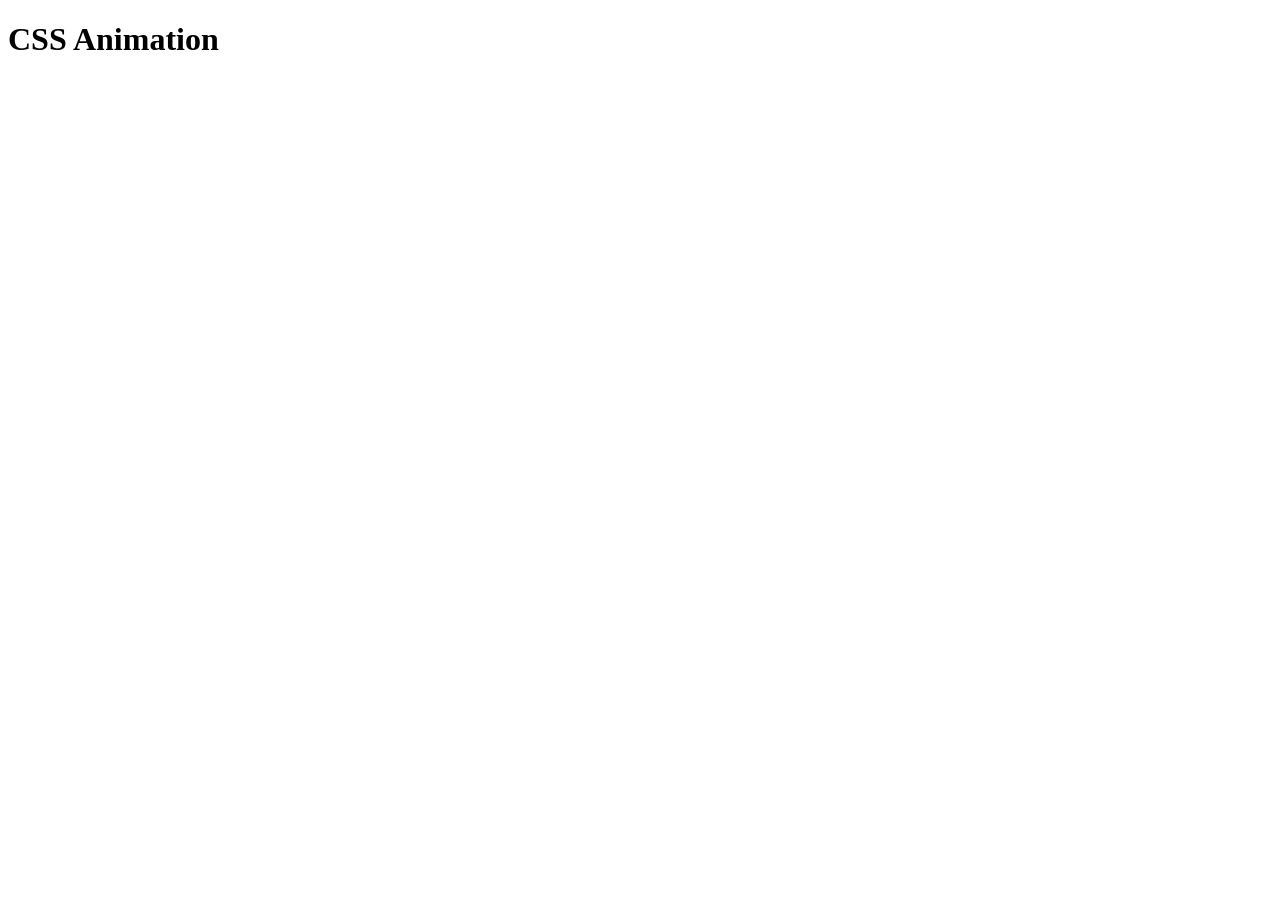
==== animation/index.html @ 959b49d7 "Create index.html" ====
<!DOCTYPE html>
<html lang="en-US">
  <head>
    <meta charset="UTF-8">
    <meta name="viewport" content="width=device-width, initial-scale=1.0">
    <title>CSS Animation</title>
    <link rel="stylesheet" href="./style.css">
  </head>
    <body>
        <h1>CSS Animation</h1>
    <script src="./impress.js"></script>  
    </body>
</html>
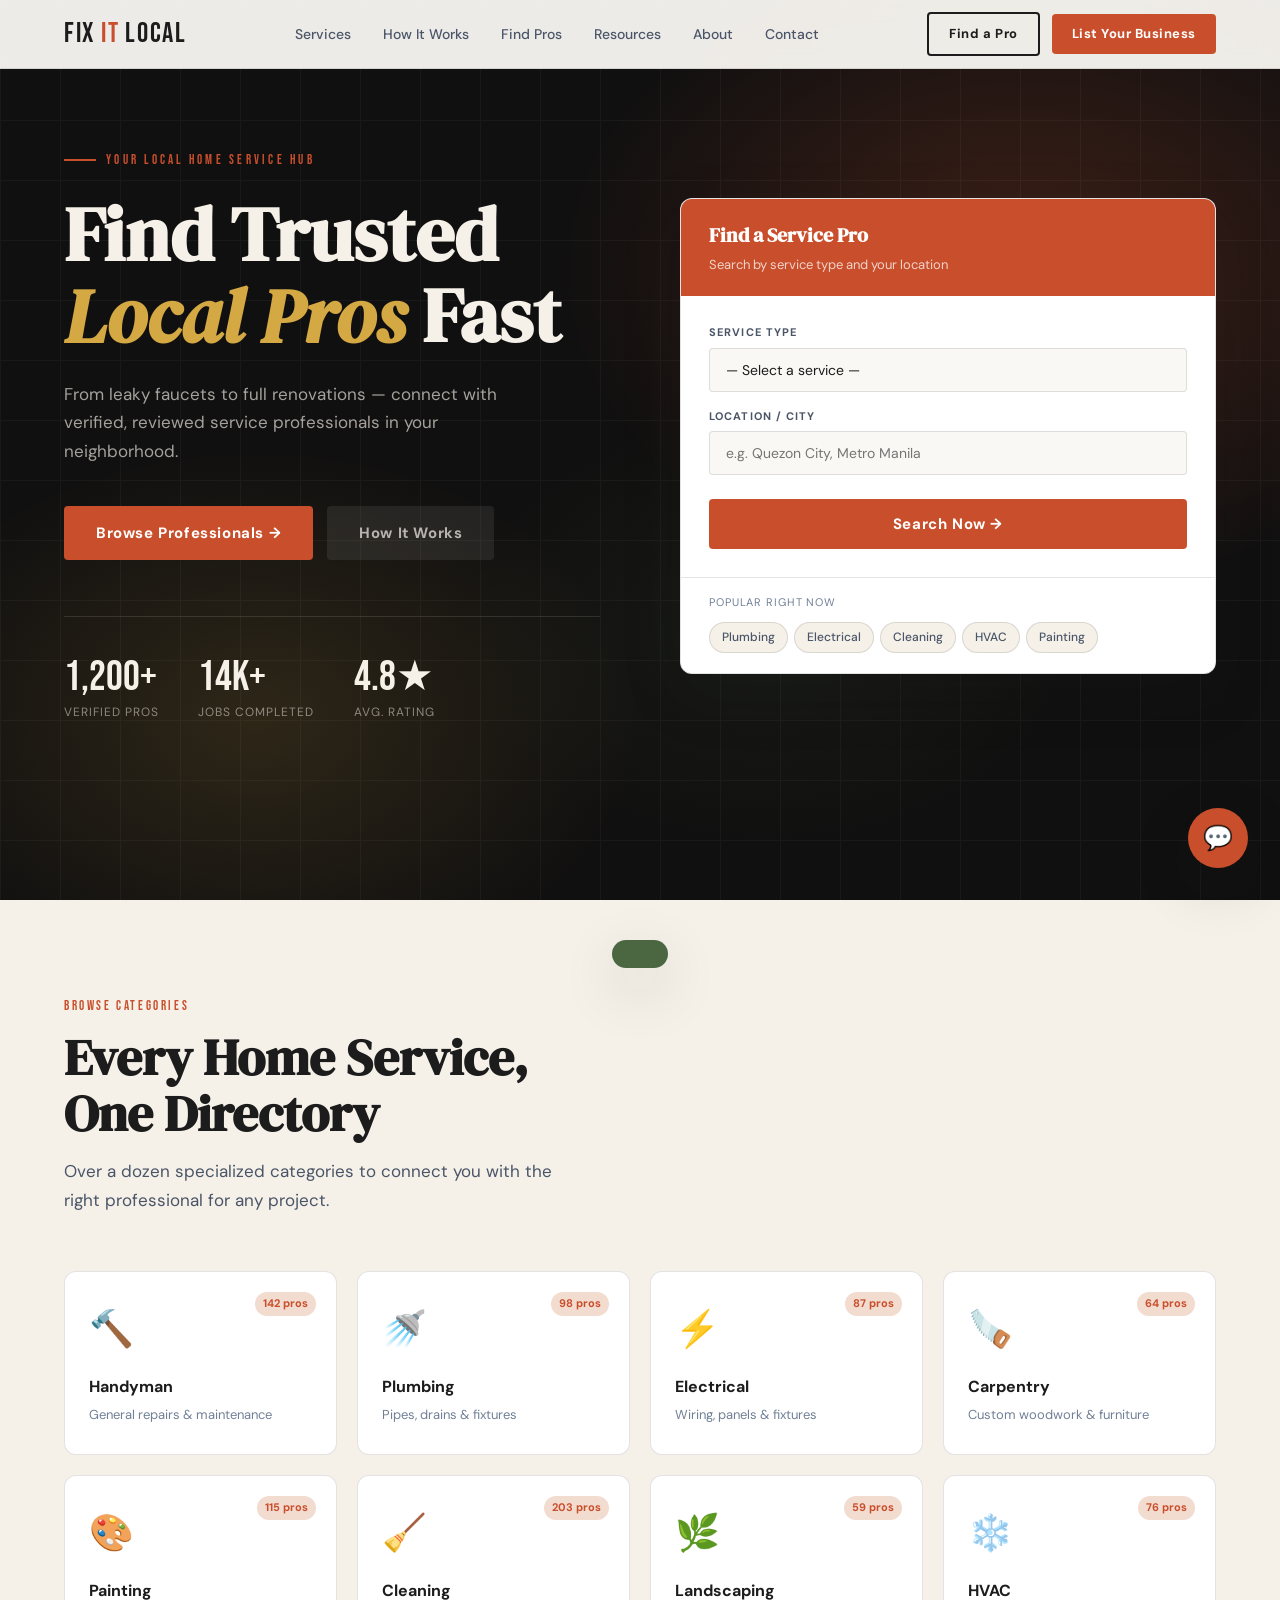
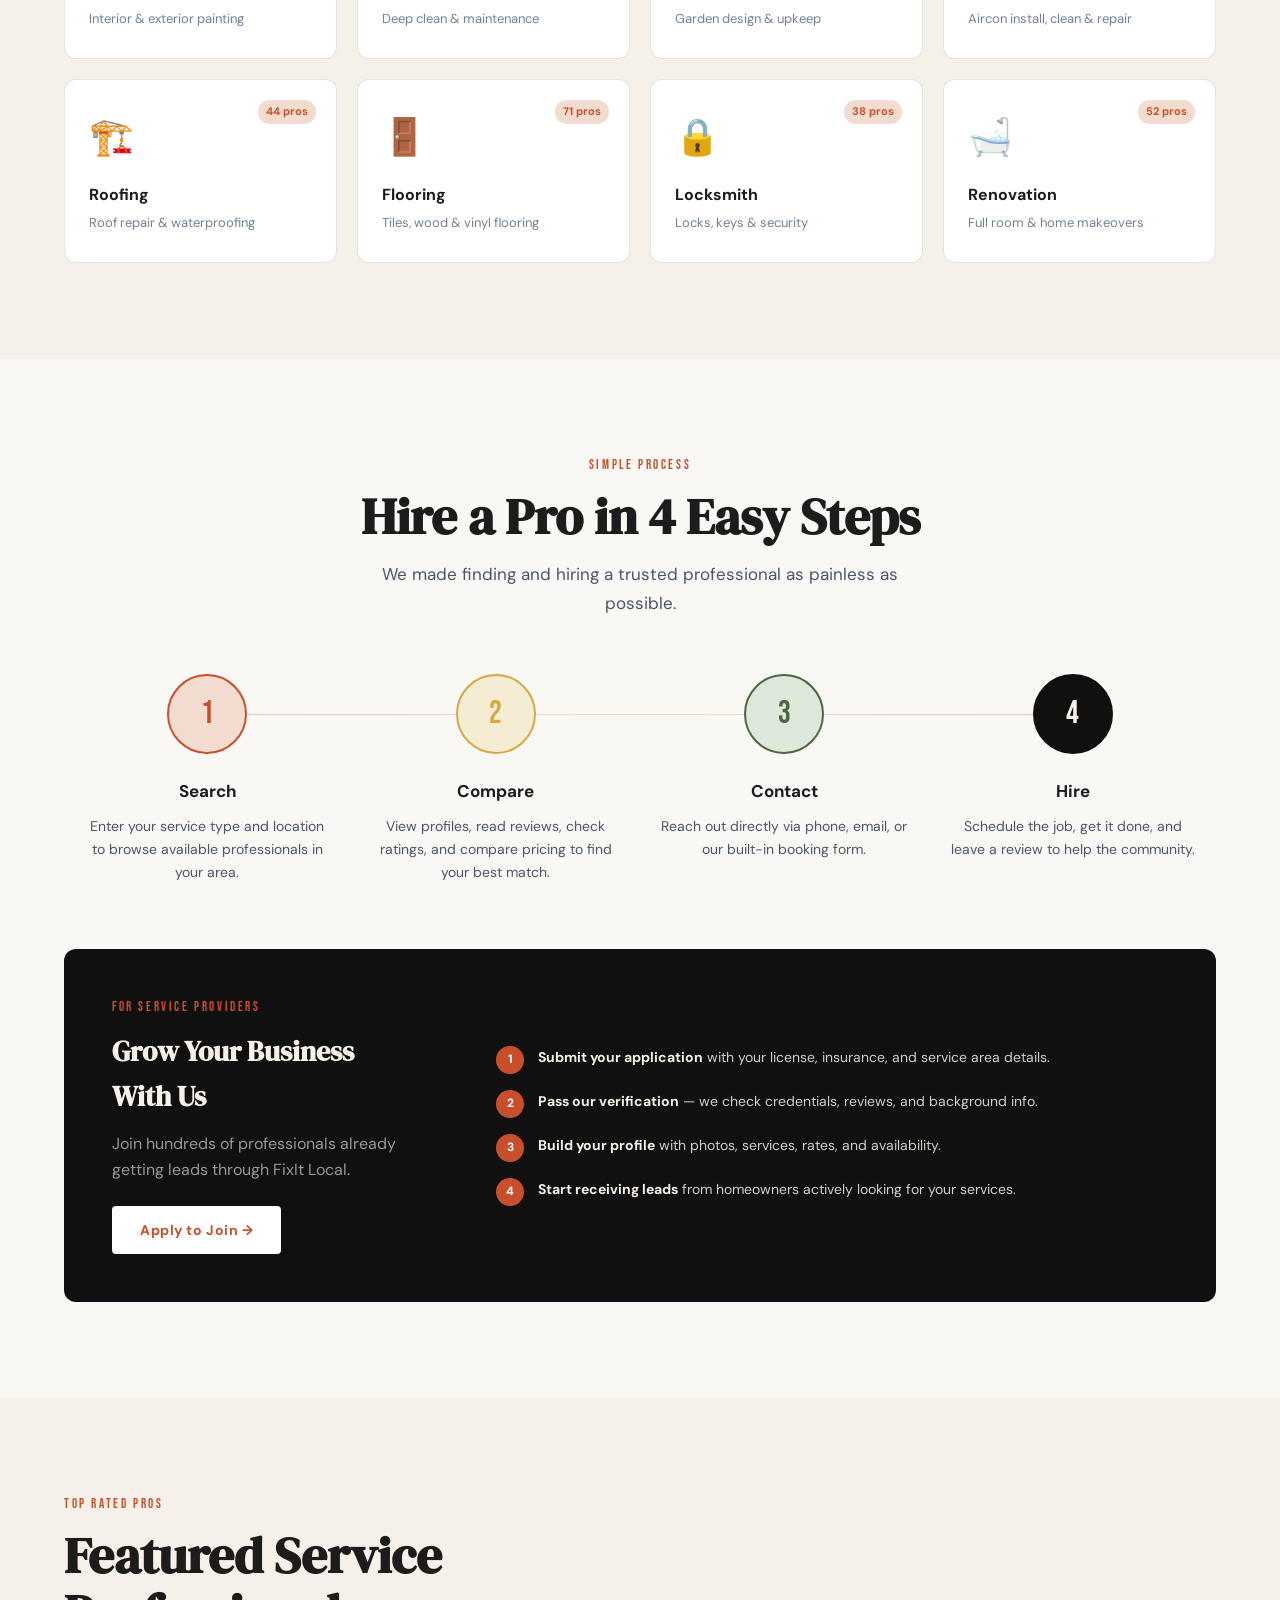
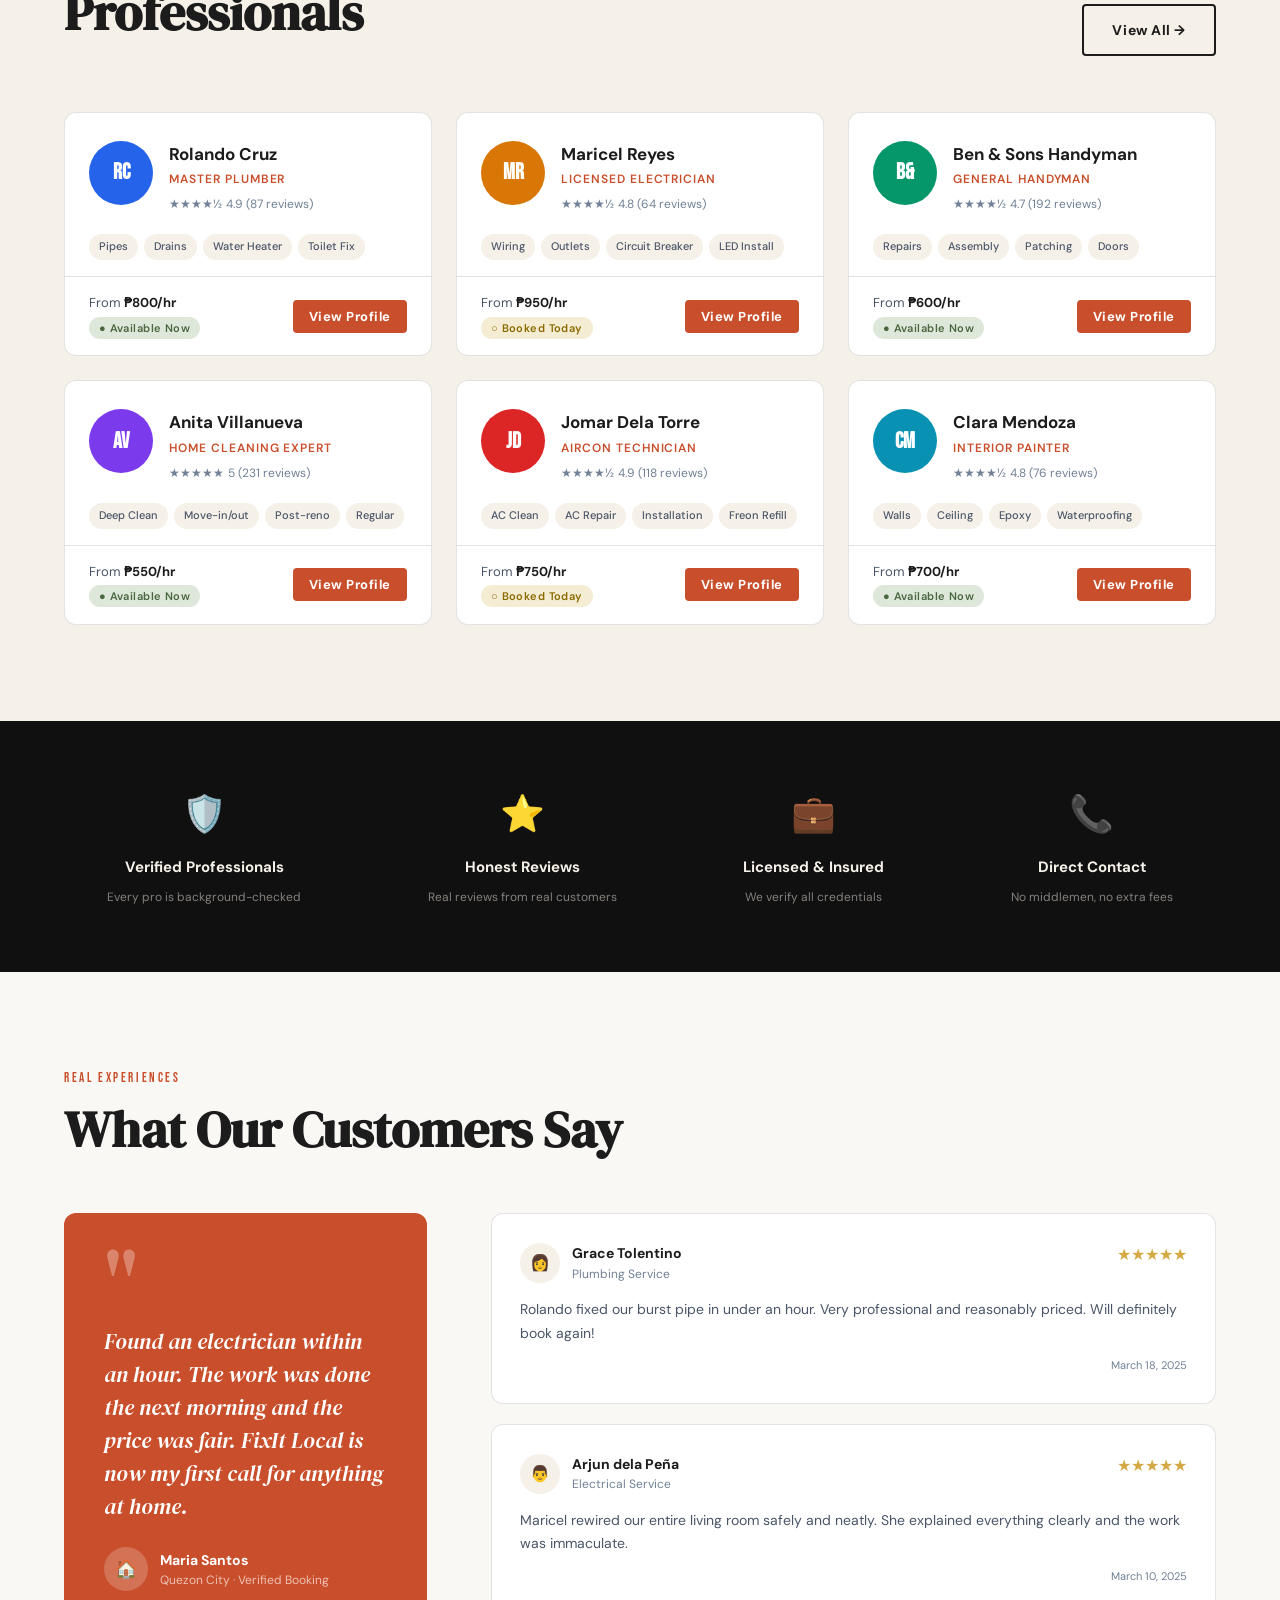
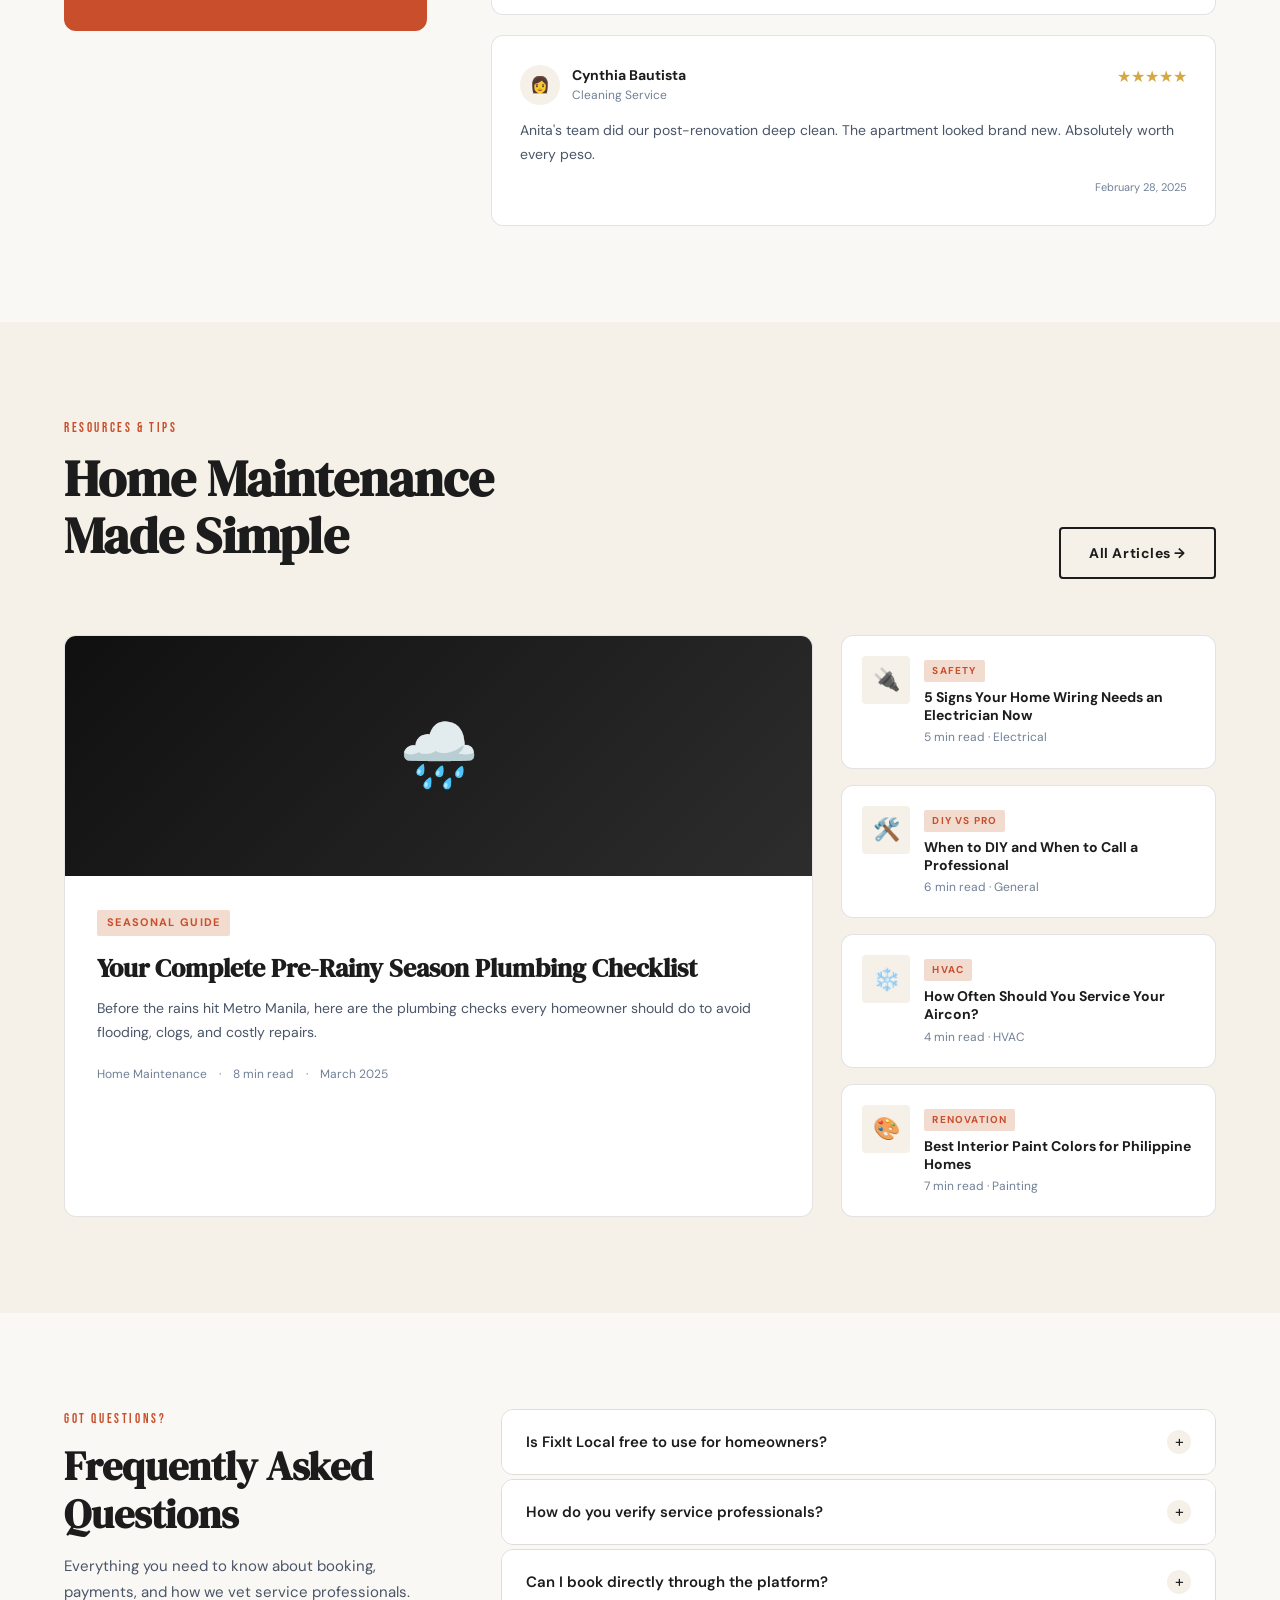
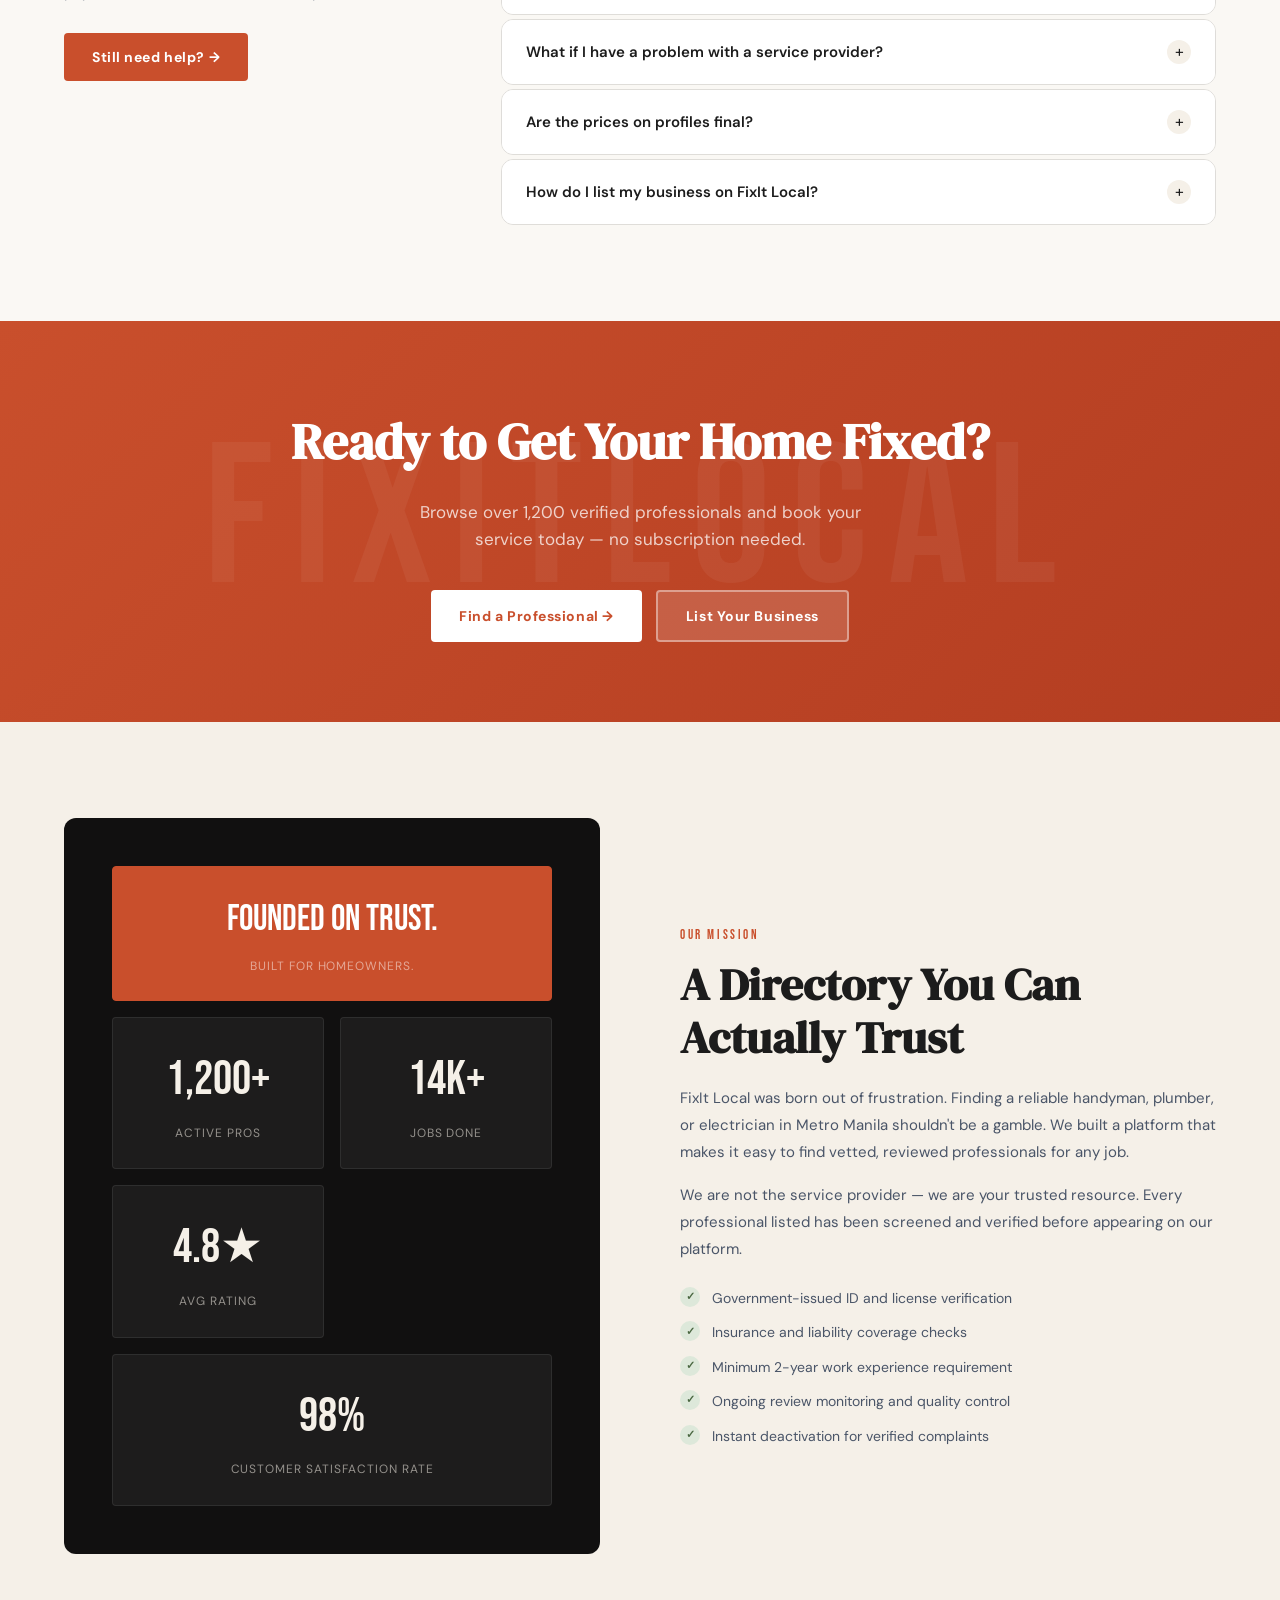
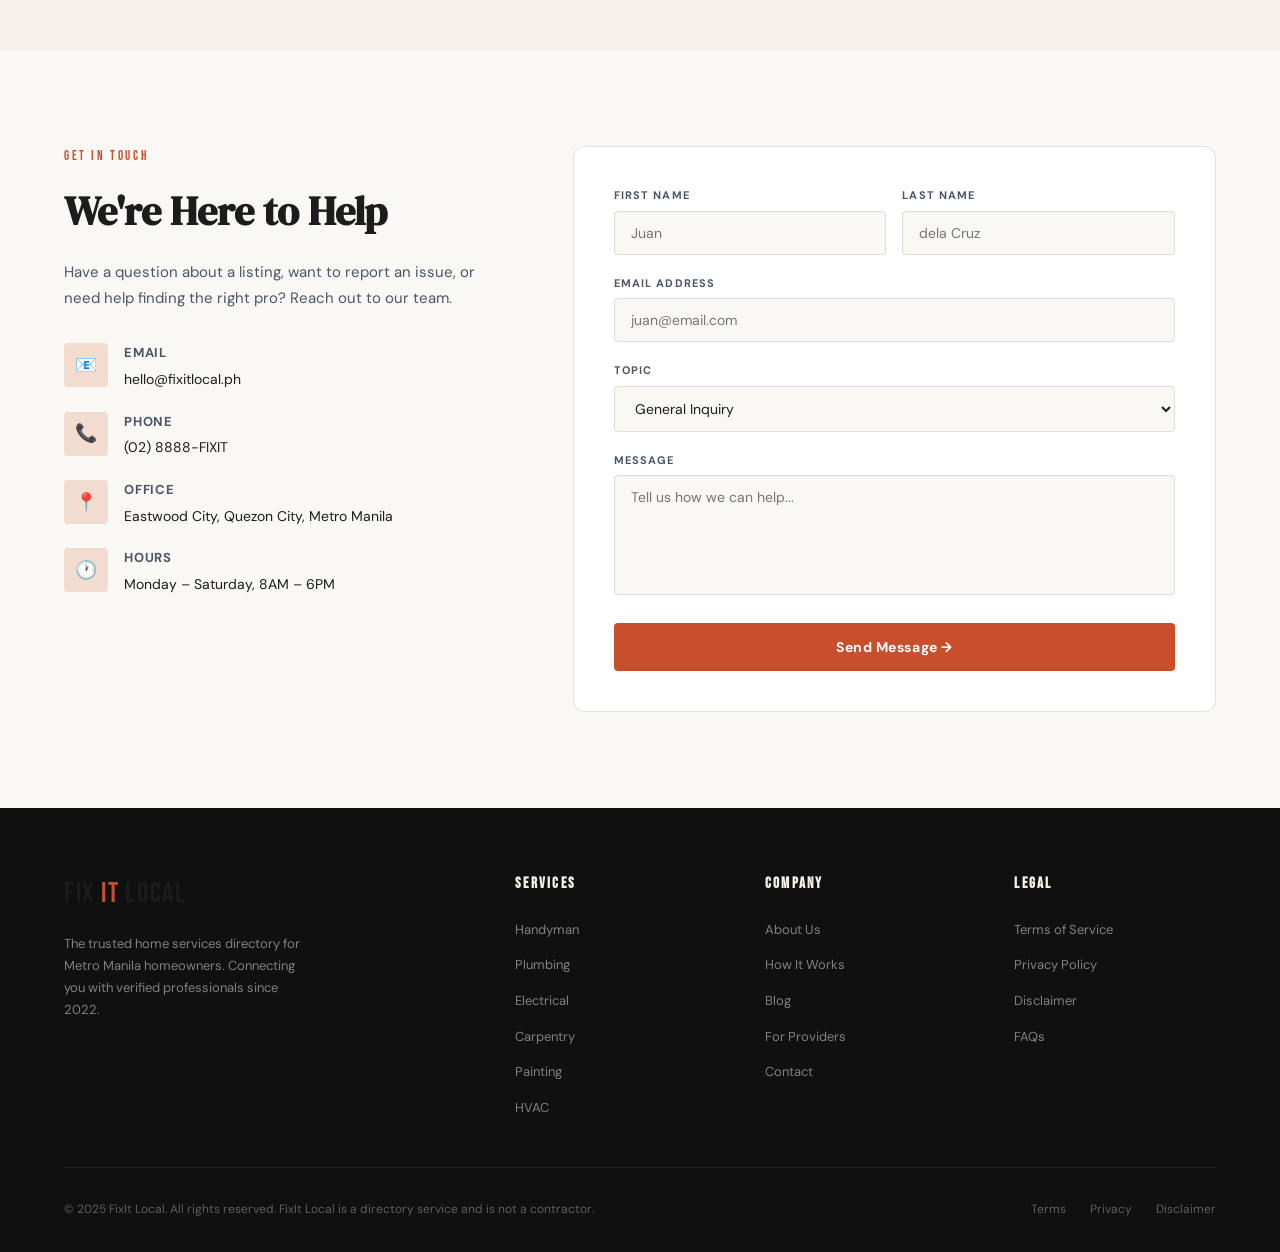
==== commit 3ec755c9: "Update index.html" ====
--- a/animation/index.html
+++ b/animation/index.html
@@ -1,13 +1,1391 @@
 <!DOCTYPE html>
-<html lang="en-US">
-  <head>
-    <meta charset="UTF-8">
-    <meta name="viewport" content="width=device-width, initial-scale=1.0">
-    <title>CSS Animation</title>
-    <link rel="stylesheet" href="./style.css">
-  </head>
-    <body>
-        <h1>CSS Animation</h1>
-    <script src="./impress.js"></script>  
-    </body>
+<html lang="en">
+<head>
+<meta charset="UTF-8">
+<meta name="viewport" content="width=device-width, initial-scale=1.0">
+<title>FixIt Local — Find Trusted Home Service Pros</title>
+<link href="https://fonts.googleapis.com/css2?family=Bebas+Neue&family=DM+Sans:ital,wght@0,300;0,400;0,500;0,700;1,300&family=DM+Serif+Display:ital@0;1&display=swap" rel="stylesheet">
+<style>
+  /* ===== RESET & VARIABLES ===== */
+  *, *::before, *::after { box-sizing: border-box; margin: 0; padding: 0; }
+
+  :root {
+    --cream: #F5F0E8;
+    --warm-white: #FAF8F4;
+    --charcoal: #1C1C1C;
+    --dark: #111010;
+    --rust: #C94F2C;
+    --rust-light: #E8663F;
+    --rust-pale: #F2DBCF;
+    --gold: #D4A843;
+    --gold-pale: #F5EDD3;
+    --sage: #4A6741;
+    --sage-light: #6A8F61;
+    --sage-pale: #DDE8DA;
+    --slate: #4A5568;
+    --slate-light: #718096;
+    --border: rgba(28,28,28,0.12);
+    --shadow-sm: 0 2px 8px rgba(28,28,28,0.08);
+    --shadow-md: 0 8px 32px rgba(28,28,28,0.12);
+    --shadow-lg: 0 20px 60px rgba(28,28,28,0.16);
+    --radius: 4px;
+    --radius-lg: 12px;
+    --transition: 0.25s cubic-bezier(0.4,0,0.2,1);
+  }
+
+  html { scroll-behavior: smooth; }
+
+  body {
+    font-family: 'DM Sans', sans-serif;
+    background: var(--warm-white);
+    color: var(--charcoal);
+    line-height: 1.6;
+    overflow-x: hidden;
+  }
+
+  /* ===== UTILITY ===== */
+  .container { max-width: 1200px; margin: 0 auto; padding: 0 24px; }
+  .tag {
+    display: inline-block; font-size: 11px; font-weight: 700; letter-spacing: 0.12em;
+    text-transform: uppercase; padding: 4px 10px; border-radius: 2px; color: var(--rust);
+    background: var(--rust-pale);
+  }
+  .section-label {
+    font-family: 'Bebas Neue', sans-serif; font-size: 13px; letter-spacing: 0.2em;
+    color: var(--rust); text-transform: uppercase; display: block; margin-bottom: 12px;
+  }
+  .btn {
+    display: inline-flex; align-items: center; gap: 8px; padding: 13px 28px;
+    font-family: 'DM Sans', sans-serif; font-weight: 700; font-size: 14px;
+    letter-spacing: 0.04em; text-decoration: none; border: none; cursor: pointer;
+    transition: var(--transition); border-radius: var(--radius);
+  }
+  .btn-primary {
+    background: var(--rust); color: white;
+  }
+  .btn-primary:hover { background: var(--rust-light); transform: translateY(-1px); box-shadow: var(--shadow-md); }
+  .btn-outline {
+    background: transparent; color: var(--charcoal); border: 2px solid var(--charcoal);
+  }
+  .btn-outline:hover { background: var(--charcoal); color: white; transform: translateY(-1px); }
+  .btn-white {
+    background: white; color: var(--rust); font-weight: 700;
+  }
+  .btn-white:hover { background: var(--cream); transform: translateY(-1px); }
+
+  /* ===== NAV ===== */
+  nav {
+    position: fixed; top: 0; left: 0; right: 0; z-index: 100;
+    background: rgba(250,248,244,0.95); backdrop-filter: blur(12px);
+    border-bottom: 1px solid var(--border);
+    transition: var(--transition);
+  }
+  .nav-inner {
+    display: flex; align-items: center; justify-content: space-between;
+    height: 68px;
+  }
+  .nav-logo {
+    font-family: 'Bebas Neue', sans-serif; font-size: 28px; letter-spacing: 0.06em;
+    color: var(--charcoal); text-decoration: none; display: flex; align-items: center; gap: 6px;
+  }
+  .nav-logo span { color: var(--rust); }
+  .nav-links { display: flex; align-items: center; gap: 32px; list-style: none; }
+  .nav-links a { font-size: 14px; font-weight: 500; color: var(--slate); text-decoration: none; transition: var(--transition); }
+  .nav-links a:hover { color: var(--rust); }
+  .nav-cta { display: flex; align-items: center; gap: 12px; }
+  .hamburger { display: none; flex-direction: column; gap: 5px; cursor: pointer; background: none; border: none; padding: 4px; }
+  .hamburger span { display: block; width: 24px; height: 2px; background: var(--charcoal); transition: var(--transition); }
+
+  /* ===== HERO ===== */
+  #hero {
+    padding-top: 68px; min-height: 100vh;
+    background: var(--dark);
+    position: relative; overflow: hidden;
+    display: flex; align-items: center;
+  }
+  .hero-bg {
+    position: absolute; inset: 0;
+    background: 
+      radial-gradient(ellipse 60% 60% at 80% 30%, rgba(201,79,44,0.25) 0%, transparent 60%),
+      radial-gradient(ellipse 50% 50% at 20% 80%, rgba(212,168,67,0.15) 0%, transparent 60%),
+      radial-gradient(ellipse 40% 40% at 60% 70%, rgba(74,103,65,0.12) 0%, transparent 60%);
+  }
+  .hero-grid {
+    position: absolute; inset: 0; opacity: 0.04;
+    background-image: linear-gradient(var(--cream) 1px, transparent 1px), linear-gradient(90deg, var(--cream) 1px, transparent 1px);
+    background-size: 60px 60px;
+  }
+  .hero-content {
+    position: relative; z-index: 2;
+    display: grid; grid-template-columns: 1fr 1fr; gap: 80px; align-items: center;
+    padding: 80px 0;
+  }
+  .hero-eyebrow {
+    font-family: 'Bebas Neue', sans-serif; font-size: 13px; letter-spacing: 0.25em;
+    color: var(--rust); text-transform: uppercase; display: flex; align-items: center; gap: 10px;
+    margin-bottom: 24px;
+  }
+  .hero-eyebrow::before { content: ''; display: block; width: 32px; height: 2px; background: var(--rust); }
+  .hero-title {
+    font-family: 'DM Serif Display', serif; font-size: clamp(52px, 6vw, 84px); line-height: 1.05;
+    color: var(--cream); margin-bottom: 24px;
+  }
+  .hero-title em { font-style: italic; color: var(--gold); }
+  .hero-desc { font-size: 17px; color: rgba(245,240,232,0.65); line-height: 1.7; margin-bottom: 40px; max-width: 440px; }
+  .hero-actions { display: flex; gap: 14px; flex-wrap: wrap; }
+  .hero-stats { display: flex; gap: 40px; margin-top: 56px; padding-top: 40px; border-top: 1px solid rgba(245,240,232,0.12); }
+  .hero-stat-num {
+    font-family: 'Bebas Neue', sans-serif; font-size: 42px; color: var(--cream); display: block; line-height: 1;
+  }
+  .hero-stat-label { font-size: 12px; color: rgba(245,240,232,0.5); text-transform: uppercase; letter-spacing: 0.08em; margin-top: 4px; }
+
+  /* Search card */
+  .search-card {
+    background: white; border-radius: var(--radius-lg); overflow: hidden;
+    box-shadow: var(--shadow-lg); border: 1px solid var(--border);
+  }
+  .search-card-header {
+    background: var(--rust); padding: 20px 28px;
+  }
+  .search-card-header h3 { font-family: 'DM Serif Display', serif; font-size: 20px; color: white; }
+  .search-card-header p { font-size: 13px; color: rgba(255,255,255,0.75); margin-top: 4px; }
+  .search-card-body { padding: 28px; }
+  .search-field { margin-bottom: 16px; }
+  .search-field label { display: block; font-size: 11px; font-weight: 700; letter-spacing: 0.1em; text-transform: uppercase; color: var(--slate); margin-bottom: 6px; }
+  .search-field select,
+  .search-field input {
+    width: 100%; padding: 12px 16px; border: 1.5px solid var(--border); border-radius: var(--radius);
+    font-family: 'DM Sans', sans-serif; font-size: 14px; color: var(--charcoal); background: var(--warm-white);
+    transition: var(--transition); outline: none; appearance: none;
+  }
+  .search-field select:focus,
+  .search-field input:focus { border-color: var(--rust); background: white; box-shadow: 0 0 0 3px rgba(201,79,44,0.08); }
+  .search-btn { width: 100%; margin-top: 8px; justify-content: center; font-size: 15px; padding: 15px; }
+  .popular-searches { padding: 16px 28px 20px; border-top: 1px solid var(--border); }
+  .popular-label { font-size: 11px; color: var(--slate-light); text-transform: uppercase; letter-spacing: 0.08em; margin-bottom: 10px; }
+  .popular-tags { display: flex; flex-wrap: wrap; gap: 6px; }
+  .popular-tag {
+    font-size: 12px; padding: 5px 12px; border-radius: 100px; background: var(--cream);
+    color: var(--slate); cursor: pointer; transition: var(--transition); border: 1px solid var(--border);
+    font-weight: 500;
+  }
+  .popular-tag:hover { background: var(--rust-pale); color: var(--rust); border-color: var(--rust-pale); }
+
+  /* ===== SECTION WRAPPER ===== */
+  section { padding: 96px 0; }
+  .section-header { margin-bottom: 56px; }
+  .section-header h2 {
+    font-family: 'DM Serif Display', serif; font-size: clamp(36px, 4vw, 56px);
+    line-height: 1.1; color: var(--charcoal); margin-bottom: 16px;
+  }
+  .section-header p { font-size: 17px; color: var(--slate); max-width: 520px; line-height: 1.7; }
+  .section-header.centered { text-align: center; }
+  .section-header.centered p { margin: 0 auto; }
+
+  /* ===== SERVICES GRID ===== */
+  #services { background: var(--cream); }
+  .services-grid { display: grid; grid-template-columns: repeat(auto-fill, minmax(220px, 1fr)); gap: 20px; }
+  .service-card {
+    background: white; border-radius: var(--radius-lg); padding: 28px 24px;
+    border: 1px solid var(--border); cursor: pointer; transition: var(--transition);
+    position: relative; overflow: hidden; text-decoration: none; color: inherit;
+    display: block;
+  }
+  .service-card::before {
+    content: ''; position: absolute; bottom: 0; left: 0; right: 0; height: 3px;
+    background: var(--rust); transform: scaleX(0); transform-origin: left; transition: var(--transition);
+  }
+  .service-card:hover { transform: translateY(-4px); box-shadow: var(--shadow-md); }
+  .service-card:hover::before { transform: scaleX(1); }
+  .service-icon { font-size: 36px; margin-bottom: 16px; display: block; }
+  .service-card h3 { font-size: 16px; font-weight: 700; margin-bottom: 6px; }
+  .service-card p { font-size: 13px; color: var(--slate-light); }
+  .service-count {
+    position: absolute; top: 20px; right: 20px; font-size: 11px; font-weight: 700;
+    color: var(--rust); background: var(--rust-pale); padding: 3px 8px; border-radius: 100px;
+  }
+
+  /* ===== HOW IT WORKS ===== */
+  #how-it-works { background: var(--warm-white); }
+  .steps-grid { display: grid; grid-template-columns: repeat(4, 1fr); gap: 2px; position: relative; }
+  .steps-grid::before {
+    content: ''; position: absolute; top: 40px; left: calc(12.5% + 20px); right: calc(12.5% + 20px);
+    height: 1px; background: linear-gradient(90deg, var(--rust), var(--gold), var(--rust));
+    opacity: 0.3;
+  }
+  .step {
+    padding: 0 20px; text-align: center;
+  }
+  .step-num {
+    width: 80px; height: 80px; border-radius: 50%; display: flex; align-items: center; justify-content: center;
+    margin: 0 auto 24px; font-family: 'Bebas Neue', sans-serif; font-size: 32px;
+    position: relative; z-index: 1;
+  }
+  .step:nth-child(1) .step-num { background: var(--rust-pale); color: var(--rust); border: 2px solid var(--rust); }
+  .step:nth-child(2) .step-num { background: var(--gold-pale); color: var(--gold); border: 2px solid var(--gold); }
+  .step:nth-child(3) .step-num { background: var(--sage-pale); color: var(--sage); border: 2px solid var(--sage); }
+  .step:nth-child(4) .step-num { background: var(--dark); color: var(--cream); border: 2px solid var(--dark); }
+  .step h3 { font-size: 17px; font-weight: 700; margin-bottom: 10px; }
+  .step p { font-size: 14px; color: var(--slate); line-height: 1.65; }
+
+  .provider-steps {
+    margin-top: 64px; background: var(--dark); border-radius: var(--radius-lg); padding: 48px;
+    display: grid; grid-template-columns: 1fr 2fr; gap: 48px; align-items: center;
+  }
+  .provider-steps h3 { font-family: 'DM Serif Display', serif; font-size: 28px; color: var(--cream); margin-bottom: 12px; }
+  .provider-steps p { color: rgba(245,240,232,0.6); margin-bottom: 24px; }
+  .provider-step-list { list-style: none; display: flex; flex-direction: column; gap: 16px; }
+  .provider-step-list li {
+    display: flex; align-items: flex-start; gap: 14px; color: rgba(245,240,232,0.85); font-size: 14px;
+  }
+  .provider-step-list li span.num {
+    flex-shrink: 0; width: 28px; height: 28px; border-radius: 50%; background: var(--rust);
+    color: white; display: flex; align-items: center; justify-content: center;
+    font-weight: 700; font-size: 12px;
+  }
+
+  /* ===== PROVIDERS ===== */
+  #providers { background: var(--cream); }
+  .providers-grid { display: grid; grid-template-columns: repeat(3, 1fr); gap: 24px; }
+  .provider-card {
+    background: white; border-radius: var(--radius-lg); overflow: hidden;
+    border: 1px solid var(--border); transition: var(--transition);
+  }
+  .provider-card:hover { transform: translateY(-4px); box-shadow: var(--shadow-lg); }
+  .provider-card-top { padding: 28px 24px 20px; display: flex; gap: 16px; align-items: flex-start; }
+  .provider-avatar {
+    width: 64px; height: 64px; border-radius: 50%; flex-shrink: 0; display: flex;
+    align-items: center; justify-content: center; font-size: 26px; font-weight: 700;
+    color: white; font-family: 'Bebas Neue', sans-serif; font-size: 22px;
+  }
+  .provider-info h3 { font-size: 17px; font-weight: 700; margin-bottom: 2px; }
+  .provider-trade { font-size: 12px; text-transform: uppercase; letter-spacing: 0.08em; color: var(--rust); font-weight: 600; }
+  .provider-stars { display: flex; align-items: center; gap: 4px; margin-top: 6px; }
+  .stars { color: var(--gold); font-size: 13px; }
+  .provider-stars span { font-size: 12px; color: var(--slate-light); }
+  .provider-tags { padding: 0 24px 16px; display: flex; flex-wrap: wrap; gap: 6px; }
+  .provider-tag { font-size: 11px; padding: 4px 10px; border-radius: 100px; background: var(--cream); color: var(--slate); font-weight: 500; }
+  .provider-card-footer {
+    padding: 16px 24px; border-top: 1px solid var(--border);
+    display: flex; justify-content: space-between; align-items: center;
+  }
+  .provider-rate { font-size: 13px; color: var(--slate); }
+  .provider-rate strong { color: var(--charcoal); }
+  .provider-avail { font-size: 11px; padding: 4px 10px; border-radius: 100px; font-weight: 600; letter-spacing: 0.04em; }
+  .avail-yes { background: var(--sage-pale); color: var(--sage); }
+  .avail-busy { background: var(--gold-pale); color: #8a6a00; }
+  .btn-view-profile { font-size: 13px; padding: 8px 16px; }
+
+  /* ===== TESTIMONIALS ===== */
+  #testimonials { background: var(--warm-white); }
+  .testimonials-layout { display: grid; grid-template-columns: 1fr 2fr; gap: 64px; align-items: start; }
+  .testimonials-featured {
+    background: var(--rust); border-radius: var(--radius-lg); padding: 40px;
+    position: sticky; top: 90px;
+  }
+  .quote-mark { font-family: 'DM Serif Display', serif; font-size: 80px; line-height: 0.7; color: rgba(255,255,255,0.3); margin-bottom: 16px; }
+  .featured-quote { font-family: 'DM Serif Display', serif; font-size: 22px; color: white; line-height: 1.5; margin-bottom: 24px; font-style: italic; }
+  .featured-author { display: flex; align-items: center; gap: 12px; }
+  .featured-avatar { width: 44px; height: 44px; border-radius: 50%; background: rgba(255,255,255,0.2); display: flex; align-items: center; justify-content: center; font-size: 18px; }
+  .featured-name { font-weight: 700; color: white; font-size: 14px; }
+  .featured-location { font-size: 12px; color: rgba(255,255,255,0.65); }
+  .reviews-list { display: flex; flex-direction: column; gap: 20px; }
+  .review-card {
+    background: white; border-radius: var(--radius-lg); padding: 28px; border: 1px solid var(--border);
+    transition: var(--transition);
+  }
+  .review-card:hover { box-shadow: var(--shadow-md); }
+  .review-header { display: flex; justify-content: space-between; align-items: flex-start; margin-bottom: 14px; }
+  .reviewer-info { display: flex; gap: 12px; align-items: center; }
+  .reviewer-avatar { width: 40px; height: 40px; border-radius: 50%; background: var(--cream); display: flex; align-items: center; justify-content: center; font-size: 16px; }
+  .reviewer-name { font-weight: 700; font-size: 14px; }
+  .reviewer-service { font-size: 12px; color: var(--slate-light); }
+  .review-text { font-size: 14px; color: var(--slate); line-height: 1.7; }
+  .review-date { font-size: 11px; color: var(--slate-light); text-align: right; margin-top: 12px; }
+
+  /* ===== BLOG ===== */
+  #blog { background: var(--cream); }
+  .blog-grid { display: grid; grid-template-columns: 2fr 1fr; gap: 28px; }
+  .blog-featured {
+    background: white; border-radius: var(--radius-lg); overflow: hidden; border: 1px solid var(--border);
+    transition: var(--transition); text-decoration: none; color: inherit; display: block;
+  }
+  .blog-featured:hover { box-shadow: var(--shadow-lg); transform: translateY(-2px); }
+  .blog-featured-img { height: 240px; background: linear-gradient(135deg, var(--dark) 0%, #2d2d2d 100%); display: flex; align-items: center; justify-content: center; font-size: 64px; }
+  .blog-featured-body { padding: 32px; }
+  .blog-featured-body .tag { margin-bottom: 16px; }
+  .blog-featured-body h3 { font-family: 'DM Serif Display', serif; font-size: 26px; color: var(--charcoal); margin-bottom: 12px; line-height: 1.3; }
+  .blog-featured-body p { font-size: 14px; color: var(--slate); line-height: 1.7; margin-bottom: 20px; }
+  .blog-meta { font-size: 12px; color: var(--slate-light); display: flex; align-items: center; gap: 12px; }
+  .blog-meta span::before { content: '·'; margin-right: 12px; }
+  .blog-meta span:first-child::before { content: ''; margin: 0; }
+
+  .blog-sidebar { display: flex; flex-direction: column; gap: 16px; }
+  .blog-mini {
+    background: white; border-radius: var(--radius-lg); padding: 20px; border: 1px solid var(--border);
+    transition: var(--transition); text-decoration: none; color: inherit; display: flex; gap: 14px; align-items: flex-start;
+  }
+  .blog-mini:hover { box-shadow: var(--shadow-md); transform: translateX(4px); }
+  .blog-mini-icon { width: 48px; height: 48px; border-radius: var(--radius); background: var(--cream); display: flex; align-items: center; justify-content: center; font-size: 22px; flex-shrink: 0; }
+  .blog-mini-content .tag { margin-bottom: 6px; font-size: 10px; padding: 3px 8px; }
+  .blog-mini-content h4 { font-size: 14px; font-weight: 700; line-height: 1.3; color: var(--charcoal); }
+  .blog-mini-content p { font-size: 12px; color: var(--slate-light); margin-top: 4px; }
+
+  /* ===== FAQ ===== */
+  #faq { background: var(--warm-white); }
+  .faq-layout { display: grid; grid-template-columns: 1fr 2fr; gap: 80px; }
+  .faq-sidebar h2 { font-family: 'DM Serif Display', serif; font-size: 40px; line-height: 1.2; color: var(--charcoal); margin-bottom: 16px; }
+  .faq-sidebar p { font-size: 15px; color: var(--slate); line-height: 1.7; margin-bottom: 28px; }
+  .faq-list { list-style: none; display: flex; flex-direction: column; gap: 4px; }
+  .faq-item {
+    border: 1px solid var(--border); border-radius: var(--radius-lg); overflow: hidden;
+  }
+  .faq-question {
+    display: flex; justify-content: space-between; align-items: center;
+    padding: 20px 24px; cursor: pointer; font-weight: 600; font-size: 15px;
+    color: var(--charcoal); background: white; transition: var(--transition);
+    gap: 16px;
+  }
+  .faq-question:hover { background: var(--cream); }
+  .faq-question.active { background: var(--rust); color: white; }
+  .faq-toggle { flex-shrink: 0; width: 24px; height: 24px; border-radius: 50%; background: var(--cream); display: flex; align-items: center; justify-content: center; font-size: 16px; font-weight: 400; transition: var(--transition); }
+  .faq-question.active .faq-toggle { background: rgba(255,255,255,0.2); color: white; transform: rotate(45deg); }
+  .faq-answer {
+    max-height: 0; overflow: hidden; transition: max-height 0.4s cubic-bezier(0.4,0,0.2,1);
+    background: white;
+  }
+  .faq-answer.open { max-height: 300px; }
+  .faq-answer-inner { padding: 20px 24px 24px; font-size: 14px; color: var(--slate); line-height: 1.75; border-top: 1px solid var(--border); }
+
+  /* ===== TRUST STRIP ===== */
+  .trust-strip { background: var(--dark); padding: 64px 0; }
+  .trust-inner { display: flex; justify-content: space-around; flex-wrap: wrap; gap: 40px; }
+  .trust-item { text-align: center; }
+  .trust-icon { font-size: 36px; margin-bottom: 12px; display: block; }
+  .trust-label { font-size: 15px; font-weight: 700; color: var(--cream); display: block; margin-bottom: 4px; }
+  .trust-desc { font-size: 12px; color: rgba(245,240,232,0.5); }
+
+  /* ===== CTA BANNER ===== */
+  .cta-banner {
+    background: linear-gradient(135deg, var(--rust) 0%, #b33d21 100%); padding: 80px 0;
+    position: relative; overflow: hidden;
+  }
+  .cta-banner::before {
+    content: 'FIXITLOCAL'; position: absolute; font-family: 'Bebas Neue', sans-serif;
+    font-size: 200px; color: rgba(255,255,255,0.05); letter-spacing: 0.1em;
+    top: 50%; left: 50%; transform: translate(-50%, -50%); white-space: nowrap; pointer-events: none;
+  }
+  .cta-content { position: relative; z-index: 1; text-align: center; }
+  .cta-content h2 { font-family: 'DM Serif Display', serif; font-size: clamp(32px, 4vw, 52px); color: white; margin-bottom: 16px; }
+  .cta-content p { font-size: 17px; color: rgba(255,255,255,0.75); margin-bottom: 36px; max-width: 500px; margin-left: auto; margin-right: auto; }
+  .cta-buttons { display: flex; justify-content: center; gap: 14px; flex-wrap: wrap; }
+
+  /* ===== ABOUT ===== */
+  #about { background: var(--cream); }
+  .about-layout { display: grid; grid-template-columns: 1fr 1fr; gap: 80px; align-items: center; }
+  .about-visual {
+    background: var(--dark); border-radius: var(--radius-lg); padding: 48px; position: relative;
+    display: grid; grid-template-columns: 1fr 1fr; gap: 16px;
+  }
+  .about-stat-box {
+    background: rgba(255,255,255,0.05); border: 1px solid rgba(255,255,255,0.08); border-radius: var(--radius);
+    padding: 24px; text-align: center;
+  }
+  .about-stat-box:first-child { grid-column: 1 / -1; background: var(--rust); border-color: var(--rust); }
+  .about-stat-num { font-family: 'Bebas Neue', sans-serif; font-size: 48px; color: var(--cream); display: block; }
+  .about-stat-lbl { font-size: 12px; color: rgba(245,240,232,0.55); text-transform: uppercase; letter-spacing: 0.08em; }
+  .about-content h2 { font-family: 'DM Serif Display', serif; font-size: clamp(32px, 3.5vw, 48px); color: var(--charcoal); margin-bottom: 20px; line-height: 1.2; }
+  .about-content p { font-size: 15px; color: var(--slate); line-height: 1.8; margin-bottom: 16px; }
+  .vetting-list { list-style: none; margin-top: 24px; display: flex; flex-direction: column; gap: 12px; }
+  .vetting-list li { display: flex; align-items: flex-start; gap: 12px; font-size: 14px; color: var(--slate); }
+  .vetting-list li::before { content: '✓'; color: var(--sage); font-weight: 700; flex-shrink: 0; width: 20px; height: 20px; background: var(--sage-pale); border-radius: 50%; display: flex; align-items: center; justify-content: center; font-size: 11px; }
+
+  /* ===== CONTACT ===== */
+  #contact { background: var(--warm-white); }
+  .contact-layout { display: grid; grid-template-columns: 1fr 1.5fr; gap: 80px; align-items: start; }
+  .contact-info h2 { font-family: 'DM Serif Display', serif; font-size: 40px; color: var(--charcoal); margin-bottom: 16px; }
+  .contact-info p { font-size: 15px; color: var(--slate); line-height: 1.75; margin-bottom: 32px; }
+  .contact-details { display: flex; flex-direction: column; gap: 20px; }
+  .contact-detail { display: flex; gap: 16px; align-items: flex-start; }
+  .contact-detail-icon { width: 44px; height: 44px; border-radius: var(--radius); background: var(--rust-pale); display: flex; align-items: center; justify-content: center; font-size: 18px; flex-shrink: 0; }
+  .contact-detail-text strong { display: block; font-size: 13px; font-weight: 700; letter-spacing: 0.06em; text-transform: uppercase; color: var(--slate); margin-bottom: 2px; }
+  .contact-detail-text span { font-size: 14px; color: var(--charcoal); }
+  .contact-form { background: white; border-radius: var(--radius-lg); padding: 40px; border: 1px solid var(--border); }
+  .form-row { display: grid; grid-template-columns: 1fr 1fr; gap: 16px; }
+  .form-group { margin-bottom: 20px; }
+  .form-group label { display: block; font-size: 11px; font-weight: 700; text-transform: uppercase; letter-spacing: 0.1em; color: var(--slate); margin-bottom: 6px; }
+  .form-group input,
+  .form-group select,
+  .form-group textarea {
+    width: 100%; padding: 12px 16px; border: 1.5px solid var(--border); border-radius: var(--radius);
+    font-family: 'DM Sans', sans-serif; font-size: 14px; color: var(--charcoal); background: var(--warm-white);
+    transition: var(--transition); outline: none; resize: none;
+  }
+  .form-group textarea { height: 120px; }
+  .form-group input:focus,
+  .form-group select:focus,
+  .form-group textarea:focus { border-color: var(--rust); background: white; box-shadow: 0 0 0 3px rgba(201,79,44,0.08); }
+
+  /* ===== FOOTER ===== */
+  footer { background: var(--dark); color: var(--cream); padding: 64px 0 32px; }
+  .footer-grid { display: grid; grid-template-columns: 2fr 1fr 1fr 1fr; gap: 48px; margin-bottom: 48px; }
+  .footer-brand .nav-logo { margin-bottom: 16px; display: inline-flex; }
+  .footer-brand p { font-size: 13px; color: rgba(245,240,232,0.5); line-height: 1.7; max-width: 240px; }
+  .footer-col h4 { font-family: 'Bebas Neue', sans-serif; font-size: 15px; letter-spacing: 0.15em; color: var(--cream); margin-bottom: 20px; }
+  .footer-col ul { list-style: none; display: flex; flex-direction: column; gap: 10px; }
+  .footer-col ul a { font-size: 13px; color: rgba(245,240,232,0.5); text-decoration: none; transition: var(--transition); }
+  .footer-col ul a:hover { color: var(--rust); }
+  .footer-bottom { padding-top: 32px; border-top: 1px solid rgba(255,255,255,0.08); display: flex; justify-content: space-between; align-items: center; flex-wrap: wrap; gap: 16px; }
+  .footer-bottom p { font-size: 12px; color: rgba(245,240,232,0.35); }
+  .footer-legal { display: flex; gap: 24px; }
+  .footer-legal a { font-size: 12px; color: rgba(245,240,232,0.35); text-decoration: none; transition: var(--transition); }
+  .footer-legal a:hover { color: var(--rust-light); }
+
+  /* ===== LIVE CHAT BUBBLE ===== */
+  .chat-bubble {
+    position: fixed; bottom: 32px; right: 32px; z-index: 200;
+    width: 60px; height: 60px; border-radius: 50%; background: var(--rust); color: white;
+    border: none; cursor: pointer; font-size: 24px; box-shadow: var(--shadow-lg);
+    transition: var(--transition); display: flex; align-items: center; justify-content: center;
+  }
+  .chat-bubble:hover { transform: scale(1.1) rotate(-10deg); background: var(--rust-light); }
+  .chat-panel {
+    position: fixed; bottom: 104px; right: 32px; z-index: 200;
+    width: 320px; background: white; border-radius: var(--radius-lg); box-shadow: var(--shadow-lg);
+    border: 1px solid var(--border); overflow: hidden; transform-origin: bottom right;
+    transform: scale(0); opacity: 0; transition: var(--transition); pointer-events: none;
+  }
+  .chat-panel.open { transform: scale(1); opacity: 1; pointer-events: all; }
+  .chat-header { background: var(--rust); padding: 16px 20px; display: flex; justify-content: space-between; align-items: center; }
+  .chat-header h4 { color: white; font-size: 15px; }
+  .chat-header span { color: rgba(255,255,255,0.65); font-size: 12px; }
+  .chat-close { background: none; border: none; color: white; cursor: pointer; font-size: 18px; opacity: 0.7; }
+  .chat-messages { padding: 16px; height: 200px; overflow-y: auto; display: flex; flex-direction: column; gap: 10px; }
+  .chat-msg { max-width: 85%; }
+  .chat-msg.bot { align-self: flex-start; }
+  .chat-msg.user { align-self: flex-end; }
+  .chat-bubble-msg {
+    padding: 10px 14px; border-radius: 14px; font-size: 13px; line-height: 1.5;
+  }
+  .chat-msg.bot .chat-bubble-msg { background: var(--cream); color: var(--charcoal); border-radius: 4px 14px 14px 14px; }
+  .chat-msg.user .chat-bubble-msg { background: var(--rust); color: white; border-radius: 14px 4px 14px 14px; }
+  .chat-input { padding: 12px; border-top: 1px solid var(--border); display: flex; gap: 8px; }
+  .chat-input input { flex: 1; padding: 8px 12px; border: 1.5px solid var(--border); border-radius: 100px; font-size: 13px; outline: none; font-family: 'DM Sans', sans-serif; }
+  .chat-input input:focus { border-color: var(--rust); }
+  .chat-send { padding: 8px 14px; background: var(--rust); color: white; border: none; border-radius: 100px; cursor: pointer; font-size: 13px; font-weight: 600; transition: var(--transition); }
+  .chat-send:hover { background: var(--rust-light); }
+
+  /* ===== MODALS ===== */
+  .modal-overlay {
+    position: fixed; inset: 0; background: rgba(28,28,28,0.7); z-index: 300;
+    display: none; align-items: center; justify-content: center; backdrop-filter: blur(4px);
+    padding: 20px;
+  }
+  .modal-overlay.open { display: flex; }
+  .modal {
+    background: white; border-radius: var(--radius-lg); max-width: 560px; width: 100%;
+    max-height: 90vh; overflow-y: auto; animation: modalIn 0.25s cubic-bezier(0.34, 1.56, 0.64, 1);
+  }
+  @keyframes modalIn { from { opacity: 0; transform: scale(0.9) translateY(20px); } to { opacity: 1; transform: scale(1) translateY(0); } }
+  .modal-header { padding: 28px 32px 0; display: flex; justify-content: space-between; align-items: flex-start; }
+  .modal-header h3 { font-family: 'DM Serif Display', serif; font-size: 26px; color: var(--charcoal); }
+  .modal-close { background: none; border: none; font-size: 22px; cursor: pointer; color: var(--slate-light); padding: 4px; transition: var(--transition); }
+  .modal-close:hover { color: var(--rust); }
+  .modal-body { padding: 24px 32px 32px; }
+  .provider-modal-top { display: flex; gap: 20px; margin-bottom: 24px; align-items: flex-start; }
+  .provider-modal-avatar { width: 80px; height: 80px; border-radius: 50%; display: flex; align-items: center; justify-content: center; font-size: 32px; font-weight: 700; color: white; flex-shrink: 0; }
+  .provider-modal-name h4 { font-size: 22px; font-weight: 700; margin-bottom: 2px; }
+  .provider-modal-name .provider-trade { font-size: 13px; }
+  .provider-modal-name .provider-stars { margin-top: 8px; }
+  .detail-grid { display: grid; grid-template-columns: 1fr 1fr; gap: 12px; margin-bottom: 24px; }
+  .detail-box { background: var(--cream); border-radius: var(--radius); padding: 14px 16px; }
+  .detail-box label { font-size: 10px; font-weight: 700; text-transform: uppercase; letter-spacing: 0.1em; color: var(--slate); display: block; margin-bottom: 4px; }
+  .detail-box span { font-size: 14px; font-weight: 600; color: var(--charcoal); }
+  .services-offered h5 { font-size: 13px; font-weight: 700; color: var(--slate); text-transform: uppercase; letter-spacing: 0.08em; margin-bottom: 10px; }
+  .services-offered .provider-tags { padding: 0; margin-bottom: 20px; }
+  .booking-form h5 { font-size: 14px; font-weight: 700; margin-bottom: 14px; }
+
+  /* ===== TOAST ===== */
+  .toast {
+    position: fixed; bottom: 32px; left: 50%; transform: translateX(-50%) translateY(100px);
+    background: var(--sage); color: white; padding: 14px 28px; border-radius: 100px;
+    font-size: 14px; font-weight: 600; z-index: 400; transition: var(--transition);
+    box-shadow: var(--shadow-lg); pointer-events: none;
+  }
+  .toast.show { transform: translateX(-50%) translateY(0); }
+
+  /* ===== ANIMS ===== */
+  .fade-up { opacity: 0; transform: translateY(30px); transition: opacity 0.6s ease, transform 0.6s ease; }
+  .fade-up.visible { opacity: 1; transform: translateY(0); }
+  .fade-up:nth-child(2) { transition-delay: 0.1s; }
+  .fade-up:nth-child(3) { transition-delay: 0.2s; }
+  .fade-up:nth-child(4) { transition-delay: 0.3s; }
+  .fade-up:nth-child(5) { transition-delay: 0.4s; }
+
+  /* ===== RESPONSIVE ===== */
+  @media (max-width: 1024px) {
+    .hero-content { grid-template-columns: 1fr; gap: 48px; }
+    .providers-grid { grid-template-columns: repeat(2, 1fr); }
+    .footer-grid { grid-template-columns: 1fr 1fr; }
+    .steps-grid { grid-template-columns: repeat(2, 1fr); }
+    .steps-grid::before { display: none; }
+    .testimonials-layout { grid-template-columns: 1fr; }
+    .testimonials-featured { position: static; }
+  }
+  @media (max-width: 768px) {
+    section { padding: 64px 0; }
+    .nav-links, .nav-cta { display: none; }
+    .hamburger { display: flex; }
+    .hero-content { padding: 48px 0; }
+    .hero-stats { gap: 24px; }
+    .services-grid { grid-template-columns: repeat(2, 1fr); }
+    .providers-grid { grid-template-columns: 1fr; }
+    .blog-grid { grid-template-columns: 1fr; }
+    .faq-layout { grid-template-columns: 1fr; }
+    .about-layout { grid-template-columns: 1fr; }
+    .contact-layout { grid-template-columns: 1fr; }
+    .footer-grid { grid-template-columns: 1fr; }
+    .form-row { grid-template-columns: 1fr; }
+    .provider-steps { grid-template-columns: 1fr; }
+    .detail-grid { grid-template-columns: 1fr; }
+    .chat-panel { right: 16px; width: calc(100vw - 32px); }
+    .chat-bubble { right: 16px; bottom: 16px; }
+  }
+  @media (max-width: 480px) {
+    .services-grid { grid-template-columns: 1fr; }
+    .hero-actions { flex-direction: column; }
+    .steps-grid { grid-template-columns: 1fr; }
+  }
+</style>
+</head>
+<body>
+
+<!-- NAV -->
+<nav id="navbar">
+  <div class="container">
+    <div class="nav-inner">
+      <a href="#" class="nav-logo">Fix<span>It</span> Local</a>
+      <ul class="nav-links">
+        <li><a href="#services">Services</a></li>
+        <li><a href="#how-it-works">How It Works</a></li>
+        <li><a href="#providers">Find Pros</a></li>
+        <li><a href="#blog">Resources</a></li>
+        <li><a href="#about">About</a></li>
+        <li><a href="#contact">Contact</a></li>
+      </ul>
+      <div class="nav-cta">
+        <a href="#providers" class="btn btn-outline" style="padding:10px 20px;font-size:13px;">Find a Pro</a>
+        <a href="#join" class="btn btn-primary" style="padding:10px 20px;font-size:13px;">List Your Business</a>
+      </div>
+      <button class="hamburger" id="hamburgerBtn" aria-label="Menu">
+        <span></span><span></span><span></span>
+      </button>
+    </div>
+  </div>
+</nav>
+
+<!-- HERO -->
+<section id="hero">
+  <div class="hero-bg"></div>
+  <div class="hero-grid"></div>
+  <div class="container">
+    <div class="hero-content">
+      <div class="hero-text">
+        <div class="hero-eyebrow">Your Local Home Service Hub</div>
+        <h1 class="hero-title">Find Trusted <em>Local Pros</em> Fast</h1>
+        <p class="hero-desc">From leaky faucets to full renovations — connect with verified, reviewed service professionals in your neighborhood.</p>
+        <div class="hero-actions">
+          <a href="#providers" class="btn btn-primary" style="font-size:15px;padding:15px 32px;">Browse Professionals →</a>
+          <a href="#how-it-works" class="btn" style="color:rgba(245,240,232,0.7);background:rgba(255,255,255,0.08);font-size:15px;padding:15px 32px;">How It Works</a>
+        </div>
+        <div class="hero-stats">
+          <div class="hero-stat">
+            <span class="hero-stat-num">1,200+</span>
+            <div class="hero-stat-label">Verified Pros</div>
+          </div>
+          <div class="hero-stat">
+            <span class="hero-stat-num">14K+</span>
+            <div class="hero-stat-label">Jobs Completed</div>
+          </div>
+          <div class="hero-stat">
+            <span class="hero-stat-num">4.8★</span>
+            <div class="hero-stat-label">Avg. Rating</div>
+          </div>
+        </div>
+      </div>
+      <div class="search-card">
+        <div class="search-card-header">
+          <h3>Find a Service Pro</h3>
+          <p>Search by service type and your location</p>
+        </div>
+        <div class="search-card-body">
+          <div class="search-field">
+            <label>Service Type</label>
+            <select id="serviceSelect">
+              <option value="">— Select a service —</option>
+              <option>🔨 Handyman</option>
+              <option>🚿 Plumbing</option>
+              <option>⚡ Electrical</option>
+              <option>🪚 Carpentry</option>
+              <option>🎨 Painting</option>
+              <option>🧹 Cleaning</option>
+              <option>🌿 Landscaping</option>
+              <option>❄️ HVAC</option>
+              <option>🏗️ Roofing</option>
+              <option>🚪 Flooring</option>
+            </select>
+          </div>
+          <div class="search-field">
+            <label>Location / City</label>
+            <input type="text" id="locationInput" placeholder="e.g. Quezon City, Metro Manila">
+          </div>
+          <button class="btn btn-primary search-btn" onclick="handleSearch()">Search Now →</button>
+        </div>
+        <div class="popular-searches">
+          <div class="popular-label">Popular right now</div>
+          <div class="popular-tags">
+            <span class="popular-tag" onclick="quickSearch('Plumbing')">Plumbing</span>
+            <span class="popular-tag" onclick="quickSearch('Electrical')">Electrical</span>
+            <span class="popular-tag" onclick="quickSearch('Cleaning')">Cleaning</span>
+            <span class="popular-tag" onclick="quickSearch('HVAC')">HVAC</span>
+            <span class="popular-tag" onclick="quickSearch('Painting')">Painting</span>
+          </div>
+        </div>
+      </div>
+    </div>
+  </div>
+</section>
+
+<!-- SERVICES -->
+<section id="services">
+  <div class="container">
+    <div class="section-header">
+      <span class="section-label">Browse Categories</span>
+      <h2>Every Home Service,<br>One Directory</h2>
+      <p>Over a dozen specialized categories to connect you with the right professional for any project.</p>
+    </div>
+    <div class="services-grid" id="servicesGrid">
+      <!-- filled by JS -->
+    </div>
+  </div>
+</section>
+
+<!-- HOW IT WORKS -->
+<section id="how-it-works">
+  <div class="container">
+    <div class="section-header centered">
+      <span class="section-label">Simple Process</span>
+      <h2>Hire a Pro in 4 Easy Steps</h2>
+      <p>We made finding and hiring a trusted professional as painless as possible.</p>
+    </div>
+    <div class="steps-grid">
+      <div class="step fade-up">
+        <div class="step-num">1</div>
+        <h3>Search</h3>
+        <p>Enter your service type and location to browse available professionals in your area.</p>
+      </div>
+      <div class="step fade-up">
+        <div class="step-num">2</div>
+        <h3>Compare</h3>
+        <p>View profiles, read reviews, check ratings, and compare pricing to find your best match.</p>
+      </div>
+      <div class="step fade-up">
+        <div class="step-num">3</div>
+        <h3>Contact</h3>
+        <p>Reach out directly via phone, email, or our built-in booking form.</p>
+      </div>
+      <div class="step fade-up">
+        <div class="step-num">4</div>
+        <h3>Hire</h3>
+        <p>Schedule the job, get it done, and leave a review to help the community.</p>
+      </div>
+    </div>
+    <div class="provider-steps" id="join">
+      <div>
+        <span class="section-label" style="color:var(--rust);">For Service Providers</span>
+        <h3>Grow Your Business<br>With Us</h3>
+        <p>Join hundreds of professionals already getting leads through FixIt Local.</p>
+        <a href="#contact" class="btn btn-white">Apply to Join →</a>
+      </div>
+      <ul class="provider-step-list">
+        <li><span class="num">1</span><span><strong style="color:var(--cream)">Submit your application</strong> with your license, insurance, and service area details.</span></li>
+        <li><span class="num">2</span><span><strong style="color:var(--cream)">Pass our verification</strong> — we check credentials, reviews, and background info.</span></li>
+        <li><span class="num">3</span><span><strong style="color:var(--cream)">Build your profile</strong> with photos, services, rates, and availability.</span></li>
+        <li><span class="num">4</span><span><strong style="color:var(--cream)">Start receiving leads</strong> from homeowners actively looking for your services.</span></li>
+      </ul>
+    </div>
+  </div>
+</section>
+
+<!-- PROVIDERS -->
+<section id="providers">
+  <div class="container">
+    <div class="section-header" style="display:flex;justify-content:space-between;align-items:flex-end;flex-wrap:wrap;gap:16px;">
+      <div>
+        <span class="section-label">Top Rated Pros</span>
+        <h2>Featured Service<br>Professionals</h2>
+      </div>
+      <a href="#services" class="btn btn-outline">View All →</a>
+    </div>
+    <div class="providers-grid" id="providersGrid">
+      <!-- filled by JS -->
+    </div>
+  </div>
+</section>
+
+<!-- TRUST -->
+<div class="trust-strip">
+  <div class="container">
+    <div class="trust-inner">
+      <div class="trust-item">
+        <span class="trust-icon">🛡️</span>
+        <span class="trust-label">Verified Professionals</span>
+        <span class="trust-desc">Every pro is background-checked</span>
+      </div>
+      <div class="trust-item">
+        <span class="trust-icon">⭐</span>
+        <span class="trust-label">Honest Reviews</span>
+        <span class="trust-desc">Real reviews from real customers</span>
+      </div>
+      <div class="trust-item">
+        <span class="trust-icon">💼</span>
+        <span class="trust-label">Licensed & Insured</span>
+        <span class="trust-desc">We verify all credentials</span>
+      </div>
+      <div class="trust-item">
+        <span class="trust-icon">📞</span>
+        <span class="trust-label">Direct Contact</span>
+        <span class="trust-desc">No middlemen, no extra fees</span>
+      </div>
+    </div>
+  </div>
+</div>
+
+<!-- TESTIMONIALS -->
+<section id="testimonials">
+  <div class="container">
+    <div class="section-header">
+      <span class="section-label">Real Experiences</span>
+      <h2>What Our Customers Say</h2>
+    </div>
+    <div class="testimonials-layout">
+      <div>
+        <div class="testimonials-featured">
+          <div class="quote-mark">"</div>
+          <p class="featured-quote">Found an electrician within an hour. The work was done the next morning and the price was fair. FixIt Local is now my first call for anything at home.</p>
+          <div class="featured-author">
+            <div class="featured-avatar">🏠</div>
+            <div>
+              <div class="featured-name">Maria Santos</div>
+              <div class="featured-location">Quezon City · Verified Booking</div>
+            </div>
+          </div>
+        </div>
+      </div>
+      <div class="reviews-list" id="reviewsList">
+        <!-- filled by JS -->
+      </div>
+    </div>
+  </div>
+</section>
+
+<!-- BLOG -->
+<section id="blog">
+  <div class="container">
+    <div class="section-header" style="display:flex;justify-content:space-between;align-items:flex-end;flex-wrap:wrap;gap:16px;">
+      <div>
+        <span class="section-label">Resources & Tips</span>
+        <h2>Home Maintenance<br>Made Simple</h2>
+      </div>
+      <a href="#blog" class="btn btn-outline">All Articles →</a>
+    </div>
+    <div class="blog-grid">
+      <a href="#blog" class="blog-featured">
+        <div class="blog-featured-img">🌧️</div>
+        <div class="blog-featured-body">
+          <span class="tag">Seasonal Guide</span>
+          <h3>Your Complete Pre-Rainy Season Plumbing Checklist</h3>
+          <p>Before the rains hit Metro Manila, here are the plumbing checks every homeowner should do to avoid flooding, clogs, and costly repairs.</p>
+          <div class="blog-meta">
+            <span>Home Maintenance</span>
+            <span>8 min read</span>
+            <span>March 2025</span>
+          </div>
+        </div>
+      </a>
+      <div class="blog-sidebar">
+        <a href="#blog" class="blog-mini">
+          <div class="blog-mini-icon">🔌</div>
+          <div class="blog-mini-content">
+            <span class="tag">Safety</span>
+            <h4>5 Signs Your Home Wiring Needs an Electrician Now</h4>
+            <p>5 min read · Electrical</p>
+          </div>
+        </a>
+        <a href="#blog" class="blog-mini">
+          <div class="blog-mini-icon">🛠️</div>
+          <div class="blog-mini-content">
+            <span class="tag">DIY vs Pro</span>
+            <h4>When to DIY and When to Call a Professional</h4>
+            <p>6 min read · General</p>
+          </div>
+        </a>
+        <a href="#blog" class="blog-mini">
+          <div class="blog-mini-icon">❄️</div>
+          <div class="blog-mini-content">
+            <span class="tag">HVAC</span>
+            <h4>How Often Should You Service Your Aircon?</h4>
+            <p>4 min read · HVAC</p>
+          </div>
+        </a>
+        <a href="#blog" class="blog-mini">
+          <div class="blog-mini-icon">🎨</div>
+          <div class="blog-mini-content">
+            <span class="tag">Renovation</span>
+            <h4>Best Interior Paint Colors for Philippine Homes</h4>
+            <p>7 min read · Painting</p>
+          </div>
+        </a>
+      </div>
+    </div>
+  </div>
+</section>
+
+<!-- FAQ -->
+<section id="faq">
+  <div class="container">
+    <div class="faq-layout">
+      <div class="faq-sidebar">
+        <span class="section-label">Got Questions?</span>
+        <h2>Frequently Asked Questions</h2>
+        <p>Everything you need to know about booking, payments, and how we vet service professionals.</p>
+        <a href="#contact" class="btn btn-primary">Still need help? →</a>
+      </div>
+      <ul class="faq-list" id="faqList">
+        <!-- filled by JS -->
+      </ul>
+    </div>
+  </div>
+</section>
+
+<!-- CTA -->
+<div class="cta-banner">
+  <div class="container">
+    <div class="cta-content">
+      <h2>Ready to Get Your Home Fixed?</h2>
+      <p>Browse over 1,200 verified professionals and book your service today — no subscription needed.</p>
+      <div class="cta-buttons">
+        <a href="#providers" class="btn btn-white">Find a Professional →</a>
+        <a href="#join" class="btn" style="background:rgba(255,255,255,0.15);color:white;border:2px solid rgba(255,255,255,0.4);">List Your Business</a>
+      </div>
+    </div>
+  </div>
+</div>
+
+<!-- ABOUT -->
+<section id="about">
+  <div class="container">
+    <div class="about-layout">
+      <div class="about-visual">
+        <div class="about-stat-box">
+          <span class="about-stat-num" style="font-size:36px;color:white;">Founded on trust.</span>
+          <span class="about-stat-lbl" style="color:rgba(255,255,255,0.5);margin-top:8px;display:block;">Built for homeowners.</span>
+        </div>
+        <div class="about-stat-box">
+          <span class="about-stat-num">1,200+</span>
+          <span class="about-stat-lbl">Active Pros</span>
+        </div>
+        <div class="about-stat-box">
+          <span class="about-stat-num">14K+</span>
+          <span class="about-stat-lbl">Jobs Done</span>
+        </div>
+        <div class="about-stat-box">
+          <span class="about-stat-num">4.8★</span>
+          <span class="about-stat-lbl">Avg Rating</span>
+        </div>
+        <div class="about-stat-box" style="grid-column:1/-1;">
+          <span class="about-stat-num">98%</span>
+          <span class="about-stat-lbl">Customer Satisfaction Rate</span>
+        </div>
+      </div>
+      <div class="about-content">
+        <span class="section-label">Our Mission</span>
+        <h2>A Directory You Can Actually Trust</h2>
+        <p>FixIt Local was born out of frustration. Finding a reliable handyman, plumber, or electrician in Metro Manila shouldn't be a gamble. We built a platform that makes it easy to find vetted, reviewed professionals for any job.</p>
+        <p>We are not the service provider — we are your trusted resource. Every professional listed has been screened and verified before appearing on our platform.</p>
+        <ul class="vetting-list">
+          <li>Government-issued ID and license verification</li>
+          <li>Insurance and liability coverage checks</li>
+          <li>Minimum 2-year work experience requirement</li>
+          <li>Ongoing review monitoring and quality control</li>
+          <li>Instant deactivation for verified complaints</li>
+        </ul>
+      </div>
+    </div>
+  </div>
+</section>
+
+<!-- CONTACT -->
+<section id="contact">
+  <div class="container">
+    <div class="contact-layout">
+      <div class="contact-info">
+        <span class="section-label">Get In Touch</span>
+        <h2>We're Here to Help</h2>
+        <p>Have a question about a listing, want to report an issue, or need help finding the right pro? Reach out to our team.</p>
+        <div class="contact-details">
+          <div class="contact-detail">
+            <div class="contact-detail-icon">📧</div>
+            <div class="contact-detail-text">
+              <strong>Email</strong>
+              <span>hello@fixitlocal.ph</span>
+            </div>
+          </div>
+          <div class="contact-detail">
+            <div class="contact-detail-icon">📞</div>
+            <div class="contact-detail-text">
+              <strong>Phone</strong>
+              <span>(02) 8888-FIXIT</span>
+            </div>
+          </div>
+          <div class="contact-detail">
+            <div class="contact-detail-icon">📍</div>
+            <div class="contact-detail-text">
+              <strong>Office</strong>
+              <span>Eastwood City, Quezon City, Metro Manila</span>
+            </div>
+          </div>
+          <div class="contact-detail">
+            <div class="contact-detail-icon">🕐</div>
+            <div class="contact-detail-text">
+              <strong>Hours</strong>
+              <span>Monday – Saturday, 8AM – 6PM</span>
+            </div>
+          </div>
+        </div>
+      </div>
+      <div class="contact-form">
+        <div class="form-row">
+          <div class="form-group">
+            <label>First Name</label>
+            <input type="text" placeholder="Juan">
+          </div>
+          <div class="form-group">
+            <label>Last Name</label>
+            <input type="text" placeholder="dela Cruz">
+          </div>
+        </div>
+        <div class="form-group">
+          <label>Email Address</label>
+          <input type="email" placeholder="juan@email.com">
+        </div>
+        <div class="form-group">
+          <label>Topic</label>
+          <select>
+            <option>General Inquiry</option>
+            <option>Report a Problem</option>
+            <option>List My Business</option>
+            <option>Billing & Payments</option>
+            <option>Technical Support</option>
+          </select>
+        </div>
+        <div class="form-group">
+          <label>Message</label>
+          <textarea placeholder="Tell us how we can help..."></textarea>
+        </div>
+        <button class="btn btn-primary" style="width:100%;justify-content:center;padding:15px;" onclick="submitForm()">Send Message →</button>
+      </div>
+    </div>
+  </div>
+</section>
+
+<!-- FOOTER -->
+<footer>
+  <div class="container">
+    <div class="footer-grid">
+      <div class="footer-brand">
+        <a href="#" class="nav-logo">Fix<span>It</span> Local</a>
+        <p>The trusted home services directory for Metro Manila homeowners. Connecting you with verified professionals since 2022.</p>
+      </div>
+      <div class="footer-col">
+        <h4>Services</h4>
+        <ul>
+          <li><a href="#services">Handyman</a></li>
+          <li><a href="#services">Plumbing</a></li>
+          <li><a href="#services">Electrical</a></li>
+          <li><a href="#services">Carpentry</a></li>
+          <li><a href="#services">Painting</a></li>
+          <li><a href="#services">HVAC</a></li>
+        </ul>
+      </div>
+      <div class="footer-col">
+        <h4>Company</h4>
+        <ul>
+          <li><a href="#about">About Us</a></li>
+          <li><a href="#how-it-works">How It Works</a></li>
+          <li><a href="#blog">Blog</a></li>
+          <li><a href="#join">For Providers</a></li>
+          <li><a href="#contact">Contact</a></li>
+        </ul>
+      </div>
+      <div class="footer-col">
+        <h4>Legal</h4>
+        <ul>
+          <li><a href="#" onclick="openLegal('terms')">Terms of Service</a></li>
+          <li><a href="#" onclick="openLegal('privacy')">Privacy Policy</a></li>
+          <li><a href="#" onclick="openLegal('disclaimer')">Disclaimer</a></li>
+          <li><a href="#faq">FAQs</a></li>
+        </ul>
+      </div>
+    </div>
+    <div class="footer-bottom">
+      <p>© 2025 FixIt Local. All rights reserved. FixIt Local is a directory service and is not a contractor.</p>
+      <div class="footer-legal">
+        <a href="#" onclick="openLegal('terms')">Terms</a>
+        <a href="#" onclick="openLegal('privacy')">Privacy</a>
+        <a href="#" onclick="openLegal('disclaimer')">Disclaimer</a>
+      </div>
+    </div>
+  </div>
+</footer>
+
+<!-- LIVE CHAT -->
+<button class="chat-bubble" id="chatBubble" onclick="toggleChat()" title="Live Support">💬</button>
+<div class="chat-panel" id="chatPanel">
+  <div class="chat-header">
+    <div>
+      <h4>FixIt Local Support</h4>
+      <span>We usually reply in minutes</span>
+    </div>
+    <button class="chat-close" onclick="toggleChat()">×</button>
+  </div>
+  <div class="chat-messages" id="chatMessages">
+    <div class="chat-msg bot">
+      <div class="chat-bubble-msg">👋 Hi there! How can we help you today?</div>
+    </div>
+    <div class="chat-msg bot">
+      <div class="chat-bubble-msg">Looking for a specific service? Try our search bar or ask me anything!</div>
+    </div>
+  </div>
+  <div class="chat-input">
+    <input type="text" id="chatInput" placeholder="Type a message..." onkeydown="if(event.key==='Enter')sendChatMsg()">
+    <button class="chat-send" onclick="sendChatMsg()">Send</button>
+  </div>
+</div>
+
+<!-- PROVIDER MODAL -->
+<div class="modal-overlay" id="providerModal">
+  <div class="modal" id="providerModalContent">
+    <!-- filled by JS -->
+  </div>
+</div>
+
+<!-- LEGAL MODAL -->
+<div class="modal-overlay" id="legalModal">
+  <div class="modal" id="legalModalContent">
+    <!-- filled by JS -->
+  </div>
+</div>
+
+<!-- TOAST -->
+<div class="toast" id="toast"></div>
+
+<script>
+// ===== DATA =====
+const services = [
+  { icon: '🔨', name: 'Handyman', desc: 'General repairs & maintenance', count: 142 },
+  { icon: '🚿', name: 'Plumbing', desc: 'Pipes, drains & fixtures', count: 98 },
+  { icon: '⚡', name: 'Electrical', desc: 'Wiring, panels & fixtures', count: 87 },
+  { icon: '🪚', name: 'Carpentry', desc: 'Custom woodwork & furniture', count: 64 },
+  { icon: '🎨', name: 'Painting', desc: 'Interior & exterior painting', count: 115 },
+  { icon: '🧹', name: 'Cleaning', desc: 'Deep clean & maintenance', count: 203 },
+  { icon: '🌿', name: 'Landscaping', desc: 'Garden design & upkeep', count: 59 },
+  { icon: '❄️', name: 'HVAC', desc: 'Aircon install, clean & repair', count: 76 },
+  { icon: '🏗️', name: 'Roofing', desc: 'Roof repair & waterproofing', count: 44 },
+  { icon: '🚪', name: 'Flooring', desc: 'Tiles, wood & vinyl flooring', count: 71 },
+  { icon: '🔒', name: 'Locksmith', desc: 'Locks, keys & security', count: 38 },
+  { icon: '🛁', name: 'Renovation', desc: 'Full room & home makeovers', count: 52 },
+];
+
+const providers = [
+  { name: 'Rolando Cruz', trade: 'Master Plumber', rating: 4.9, reviews: 87, rate: '₱800', tags: ['Pipes', 'Drains', 'Water Heater', 'Toilet Fix'], available: true, color: '#2563EB', services: ['Pipe Installation', 'Drain Cleaning', 'Water Heater Setup', 'Leak Detection'], phone: '+63 912 345 6789', email: 'rolando@email.com', years: 14, jobs: 340 },
+  { name: 'Maricel Reyes', trade: 'Licensed Electrician', rating: 4.8, reviews: 64, rate: '₱950', tags: ['Wiring', 'Outlets', 'Circuit Breaker', 'LED Install'], available: false, color: '#D97706', services: ['Electrical Wiring', 'Panel Upgrade', 'Outlet Installation', 'Lighting Setup'], phone: '+63 917 987 6543', email: 'maricel@email.com', years: 9, jobs: 210 },
+  { name: 'Ben & Sons Handyman', trade: 'General Handyman', rating: 4.7, reviews: 192, rate: '₱600', tags: ['Repairs', 'Assembly', 'Patching', 'Doors'], available: true, color: '#059669', services: ['General Repairs', 'Furniture Assembly', 'Wall Patching', 'Door & Window Fix'], phone: '+63 928 111 2222', email: 'ben@handyman.ph', years: 18, jobs: 890 },
+  { name: 'Anita Villanueva', trade: 'Home Cleaning Expert', rating: 5.0, reviews: 231, rate: '₱550', tags: ['Deep Clean', 'Move-in/out', 'Post-reno', 'Regular'], available: true, color: '#7C3AED', services: ['Deep Cleaning', 'Move-in/out Clean', 'Post-renovation Clean', 'Weekly Maintenance'], phone: '+63 921 333 4444', email: 'anita@cleanph.com', years: 7, jobs: 512 },
+  { name: 'Jomar Dela Torre', trade: 'Aircon Technician', rating: 4.9, reviews: 118, rate: '₱750', tags: ['AC Clean', 'AC Repair', 'Installation', 'Freon Refill'], available: false, color: '#DC2626', services: ['Aircon Cleaning', 'AC Repair', 'Unit Installation', 'Freon Refill'], phone: '+63 935 555 6666', email: 'jomar@hvacsolutions.ph', years: 11, jobs: 430 },
+  { name: 'Clara Mendoza', trade: 'Interior Painter', rating: 4.8, reviews: 76, rate: '₱700', tags: ['Walls', 'Ceiling', 'Epoxy', 'Waterproofing'], available: true, color: '#0891B2', services: ['Interior Painting', 'Ceiling Painting', 'Epoxy Coating', 'Waterproofing Paint'], phone: '+63 942 777 8888', email: 'clara@paintpro.ph', years: 8, jobs: 265 },
+];
+
+const reviews = [
+  { emoji: '👩', name: 'Grace Tolentino', service: 'Plumbing', stars: 5, text: 'Rolando fixed our burst pipe in under an hour. Very professional and reasonably priced. Will definitely book again!', date: 'March 18, 2025' },
+  { emoji: '👨', name: 'Arjun dela Peña', service: 'Electrical', stars: 5, text: 'Maricel rewired our entire living room safely and neatly. She explained everything clearly and the work was immaculate.', date: 'March 10, 2025' },
+  { emoji: '👩', name: 'Cynthia Bautista', service: 'Cleaning', stars: 5, text: "Anita's team did our post-renovation deep clean. The apartment looked brand new. Absolutely worth every peso.", date: 'February 28, 2025' },
+];
+
+const faqs = [
+  { q: 'Is FixIt Local free to use for homeowners?', a: 'Yes, absolutely. Searching, browsing, and contacting service professionals through FixIt Local is completely free for homeowners. We earn from optional premium listings for service providers.' },
+  { q: 'How do you verify service professionals?', a: 'All providers go through a multi-step verification: government ID check, trade license validation (where applicable), insurance verification, and a minimum review score requirement. We also monitor ongoing feedback.' },
+  { q: 'Can I book directly through the platform?', a: 'You can contact providers directly via phone, email, or the booking form on their profile. Some providers also offer calendar-based scheduling. FixIt Local facilitates the connection — the booking is between you and the professional.' },
+  { q: 'What if I have a problem with a service provider?', a: 'You can report an issue through our Contact page or by flagging the provider\'s profile. We take complaints seriously and investigate within 48 hours. Providers with verified serious complaints are deactivated immediately.' },
+  { q: 'Are the prices on profiles final?', a: 'Rates shown on profiles are indicative and subject to change based on job complexity, materials, location, and current availability. Always confirm pricing directly with the provider before work begins.' },
+  { q: 'How do I list my business on FixIt Local?', a: 'Click "List Your Business" at the top of the page and fill out the application form. Our team reviews applications within 3-5 business days. Approved providers can choose a free basic listing or a premium featured plan.' },
+];
+
+const legalContent = {
+  terms: { title: 'Terms of Service', content: 'FixIt Local operates as a directory platform connecting homeowners with independent service professionals. By using this website, you agree that FixIt Local is not responsible for the quality, safety, or outcome of any services booked through our platform. All transactions are directly between the homeowner and the service provider. We reserve the right to remove listings that violate our community standards. Users must be 18 years or older. FixIt Local may update these terms at any time.' },
+  privacy: { title: 'Privacy Policy', content: 'FixIt Local collects only the information necessary to connect you with service providers: name, location, and contact details submitted through forms. We do not sell your personal data to third parties. Information shared with service providers is limited to what you explicitly provide when initiating contact. We use cookies to improve site performance. You may request deletion of your data at any time by contacting hello@fixitlocal.ph.' },
+  disclaimer: { title: 'Disclaimer', content: 'FixIt Local is a directory and referral platform only. We do not employ, supervise, or control any service providers listed on this site. We make no guarantees regarding the quality, timeliness, or outcome of any services. All reviews are submitted by users and reflect their personal experiences. FixIt Local is not liable for any damages, losses, or disputes arising from services arranged through this platform. Always verify credentials, get written quotes, and exercise your own judgment before hiring any professional.' },
+};
+
+// ===== RENDER SERVICES =====
+function renderServices() {
+  const grid = document.getElementById('servicesGrid');
+  grid.innerHTML = services.map(s => `
+    <a href="#providers" class="service-card fade-up">
+      <span class="service-count">${s.count} pros</span>
+      <span class="service-icon">${s.icon}</span>
+      <h3>${s.name}</h3>
+      <p>${s.desc}</p>
+    </a>
+  `).join('');
+}
+
+// ===== RENDER PROVIDERS =====
+function renderProviders() {
+  const grid = document.getElementById('providersGrid');
+  grid.innerHTML = providers.map((p, i) => `
+    <div class="provider-card fade-up">
+      <div class="provider-card-top">
+        <div class="provider-avatar" style="background:${p.color}">${p.name.split(' ').map(n=>n[0]).join('').slice(0,2)}</div>
+        <div class="provider-info">
+          <h3>${p.name}</h3>
+          <div class="provider-trade">${p.trade}</div>
+          <div class="provider-stars">
+            <span class="stars">${'★'.repeat(Math.floor(p.rating))}${p.rating % 1 ? '½' : ''}</span>
+            <span>${p.rating} (${p.reviews} reviews)</span>
+          </div>
+        </div>
+      </div>
+      <div class="provider-tags">
+        ${p.tags.map(t => `<span class="provider-tag">${t}</span>`).join('')}
+      </div>
+      <div class="provider-card-footer">
+        <div>
+          <div class="provider-rate">From <strong>${p.rate}/hr</strong></div>
+          <span class="provider-avail ${p.available ? 'avail-yes' : 'avail-busy'}">${p.available ? '● Available Now' : '○ Booked Today'}</span>
+        </div>
+        <button class="btn btn-primary btn-view-profile" onclick="openProvider(${i})">View Profile</button>
+      </div>
+    </div>
+  `).join('');
+}
+
+// ===== RENDER REVIEWS =====
+function renderReviews() {
+  const list = document.getElementById('reviewsList');
+  list.innerHTML = reviews.map(r => `
+    <div class="review-card fade-up">
+      <div class="review-header">
+        <div class="reviewer-info">
+          <div class="reviewer-avatar">${r.emoji}</div>
+          <div>
+            <div class="reviewer-name">${r.name}</div>
+            <div class="reviewer-service">${r.service} Service</div>
+          </div>
+        </div>
+        <div class="stars" style="font-size:16px;">${'★'.repeat(r.stars)}</div>
+      </div>
+      <p class="review-text">${r.text}</p>
+      <div class="review-date">${r.date}</div>
+    </div>
+  `).join('');
+}
+
+// ===== RENDER FAQ =====
+function renderFAQ() {
+  const list = document.getElementById('faqList');
+  list.innerHTML = faqs.map((f, i) => `
+    <li class="faq-item">
+      <div class="faq-question" onclick="toggleFAQ(${i})" id="faqQ${i}">
+        ${f.q}
+        <span class="faq-toggle">+</span>
+      </div>
+      <div class="faq-answer" id="faqA${i}">
+        <div class="faq-answer-inner">${f.a}</div>
+      </div>
+    </li>
+  `).join('');
+}
+
+function toggleFAQ(i) {
+  const q = document.getElementById(`faqQ${i}`);
+  const a = document.getElementById(`faqA${i}`);
+  const isOpen = a.classList.contains('open');
+  document.querySelectorAll('.faq-answer').forEach(el => el.classList.remove('open'));
+  document.querySelectorAll('.faq-question').forEach(el => el.classList.remove('active'));
+  if (!isOpen) { a.classList.add('open'); q.classList.add('active'); }
+}
+
+// ===== PROVIDER MODAL =====
+function openProvider(i) {
+  const p = providers[i];
+  const modal = document.getElementById('providerModalContent');
+  modal.innerHTML = `
+    <div class="modal-header">
+      <h3>Provider Profile</h3>
+      <button class="modal-close" onclick="closeModal('providerModal')">×</button>
+    </div>
+    <div class="modal-body">
+      <div class="provider-modal-top">
+        <div class="provider-modal-avatar" style="background:${p.color}">${p.name.split(' ').map(n=>n[0]).join('').slice(0,2)}</div>
+        <div class="provider-modal-name">
+          <h4>${p.name}</h4>
+          <div class="provider-trade">${p.trade}</div>
+          <div class="provider-stars">
+            <span class="stars">${'★'.repeat(Math.floor(p.rating))}</span>
+            <span>${p.rating} · ${p.reviews} reviews</span>
+          </div>
+        </div>
+      </div>
+      <div class="detail-grid">
+        <div class="detail-box"><label>Hourly Rate</label><span>${p.rate}/hr</span></div>
+        <div class="detail-box"><label>Availability</label><span>${p.available ? '✅ Available Now' : '🟡 Booked Today'}</span></div>
+        <div class="detail-box"><label>Years Experience</label><span>${p.years} years</span></div>
+        <div class="detail-box"><label>Jobs Completed</label><span>${p.jobs}+</span></div>
+        <div class="detail-box"><label>Phone</label><span>${p.phone}</span></div>
+        <div class="detail-box"><label>Email</label><span style="font-size:12px">${p.email}</span></div>
+      </div>
+      <div class="services-offered">
+        <h5>Services Offered</h5>
+        <div class="provider-tags">${p.services.map(s=>`<span class="provider-tag">${s}</span>`).join('')}</div>
+      </div>
+      <div class="booking-form">
+        <h5>📅 Request a Booking</h5>
+        <div class="form-group"><label>Preferred Date</label><input type="date" style="width:100%;padding:10px 14px;border:1.5px solid var(--border);border-radius:var(--radius);font-family:DM Sans,sans-serif;font-size:14px;outline:none;"></div>
+        <div class="form-group"><label>Brief Description</label><textarea style="width:100%;padding:10px 14px;border:1.5px solid var(--border);border-radius:var(--radius);font-family:DM Sans,sans-serif;font-size:14px;outline:none;height:80px;resize:none;" placeholder="Describe what you need help with..."></textarea></div>
+        <button class="btn btn-primary" style="width:100%;justify-content:center;" onclick="bookPro('${p.name}')">Send Booking Request →</button>
+      </div>
+    </div>
+  `;
+  document.getElementById('providerModal').classList.add('open');
+}
+
+function bookPro(name) {
+  closeModal('providerModal');
+  showToast(`✅ Booking request sent to ${name.split(' ')[0]}!`);
+}
+
+// ===== LEGAL MODAL =====
+function openLegal(type) {
+  const l = legalContent[type];
+  const modal = document.getElementById('legalModalContent');
+  modal.innerHTML = `
+    <div class="modal-header">
+      <h3>${l.title}</h3>
+      <button class="modal-close" onclick="closeModal('legalModal')">×</button>
+    </div>
+    <div class="modal-body">
+      <p style="font-size:14px;color:var(--slate);line-height:1.8;">${l.content}</p>
+      <p style="font-size:12px;color:var(--slate-light);margin-top:20px;">Last updated: March 2025. For questions, contact hello@fixitlocal.ph.</p>
+    </div>
+  `;
+  document.getElementById('legalModal').classList.add('open');
+  return false;
+}
+
+function closeModal(id) {
+  document.getElementById(id).classList.remove('open');
+}
+
+document.querySelectorAll('.modal-overlay').forEach(overlay => {
+  overlay.addEventListener('click', function(e) {
+    if (e.target === this) this.classList.remove('open');
+  });
+});
+
+// ===== CHAT =====
+function toggleChat() {
+  document.getElementById('chatPanel').classList.toggle('open');
+}
+
+const botReplies = [
+  "Great question! Our team will follow up shortly.",
+  "You can find pros by using the search bar at the top of the page!",
+  "All our professionals are background-checked and verified. 🛡️",
+  "For urgent help, call us at (02) 8888-FIXIT.",
+  "Happy to help! Is there a specific service you're looking for?",
+];
+
+function sendChatMsg() {
+  const input = document.getElementById('chatInput');
+  const text = input.value.trim();
+  if (!text) return;
+  const msgs = document.getElementById('chatMessages');
+  msgs.innerHTML += `<div class="chat-msg user"><div class="chat-bubble-msg">${text}</div></div>`;
+  input.value = '';
+  msgs.scrollTop = msgs.scrollHeight;
+  setTimeout(() => {
+    const reply = botReplies[Math.floor(Math.random() * botReplies.length)];
+    msgs.innerHTML += `<div class="chat-msg bot"><div class="chat-bubble-msg">${reply}</div></div>`;
+    msgs.scrollTop = msgs.scrollHeight;
+  }, 800);
+}
+
+// ===== SEARCH =====
+function handleSearch() {
+  const service = document.getElementById('serviceSelect').value;
+  const location = document.getElementById('locationInput').value;
+  if (!service) { showToast('Please select a service type.'); return; }
+  showToast(`🔍 Searching for ${service.replace(/^[^ ]+ /, '')} in ${location || 'your area'}...`);
+  setTimeout(() => { document.getElementById('providers').scrollIntoView({behavior:'smooth'}); }, 800);
+}
+
+function quickSearch(service) {
+  document.getElementById('serviceSelect').value = '';
+  const opts = document.getElementById('serviceSelect').options;
+  for (let o of opts) { if (o.text.includes(service)) { o.selected = true; break; } }
+  showToast(`🔍 Showing ${service} professionals`);
+  setTimeout(() => { document.getElementById('providers').scrollIntoView({behavior:'smooth'}); }, 600);
+}
+
+// ===== FORM =====
+function submitForm() {
+  showToast('✅ Message sent! We\'ll be in touch within 24 hours.');
+}
+
+// ===== TOAST =====
+function showToast(msg) {
+  const t = document.getElementById('toast');
+  t.textContent = msg;
+  t.classList.add('show');
+  setTimeout(() => t.classList.remove('show'), 3500);
+}
+
+// ===== SCROLL ANIMATIONS =====
+const observer = new IntersectionObserver((entries) => {
+  entries.forEach(e => { if (e.isIntersecting) e.target.classList.add('visible'); });
+}, { threshold: 0.1, rootMargin: '0px 0px -40px 0px' });
+
+function observeAll() {
+  document.querySelectorAll('.fade-up').forEach(el => observer.observe(el));
+}
+
+// ===== INIT =====
+renderServices();
+renderProviders();
+renderReviews();
+renderFAQ();
+observeAll();
+
+// Hamburger
+document.getElementById('hamburgerBtn').addEventListener('click', () => {
+  showToast('📱 Mobile menu — tap any link to navigate!');
+});
+
+// Sticky nav shadow
+window.addEventListener('scroll', () => {
+  document.getElementById('navbar').style.boxShadow = window.scrollY > 10 ? '0 2px 20px rgba(28,28,28,0.1)' : 'none';
+});
+</script>
+</body>
 </html>
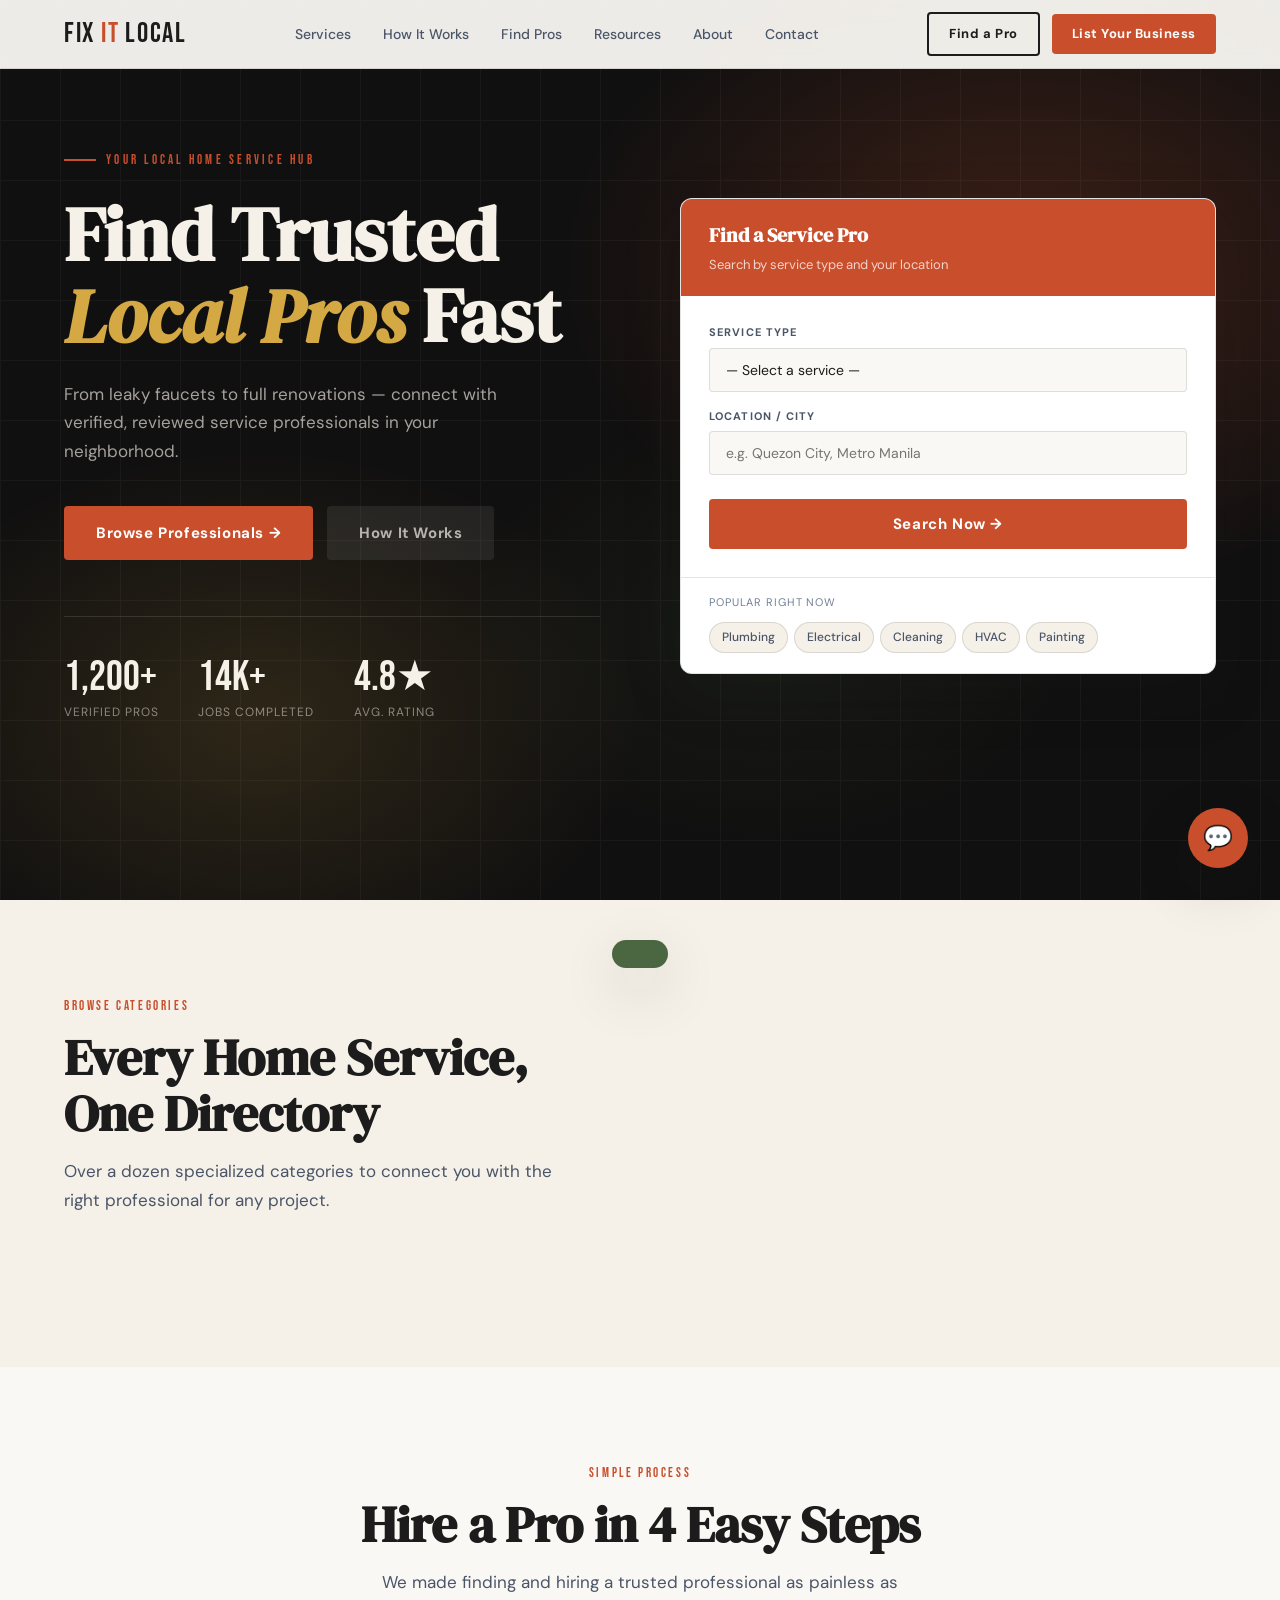
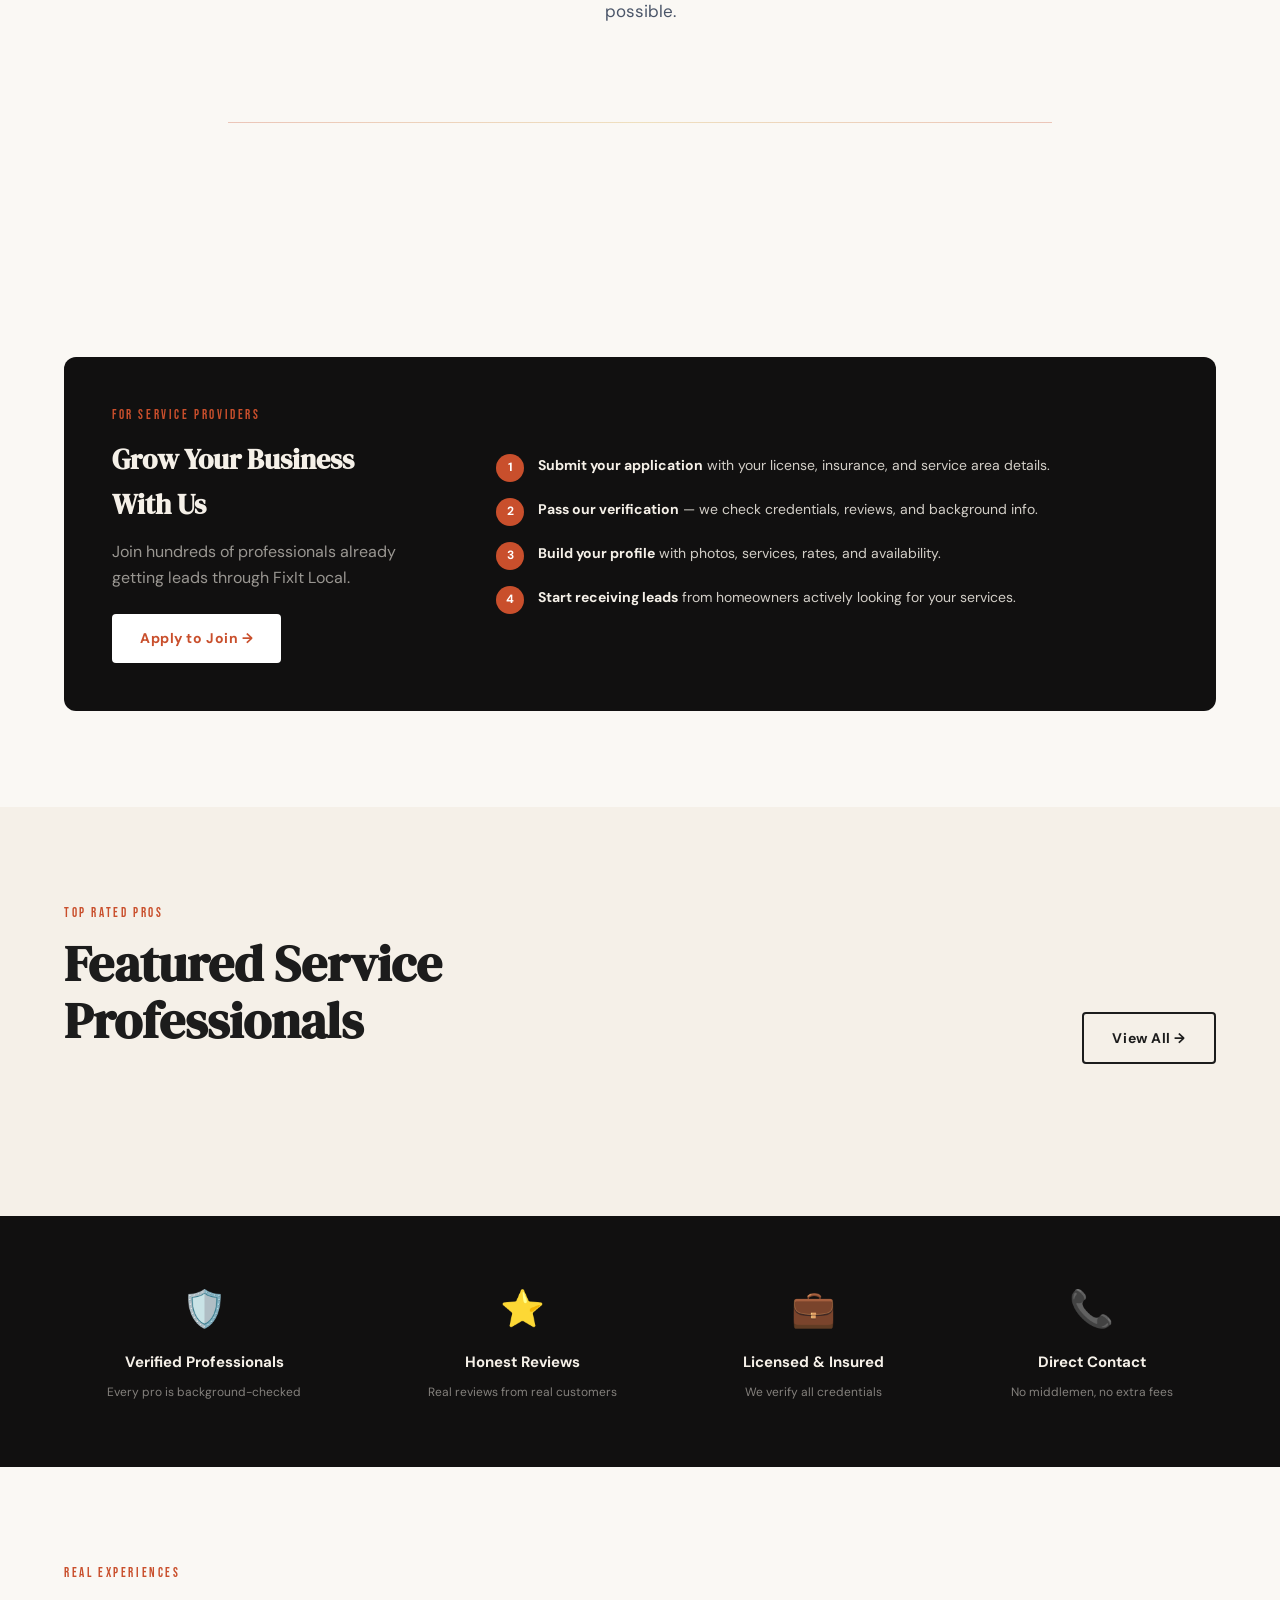
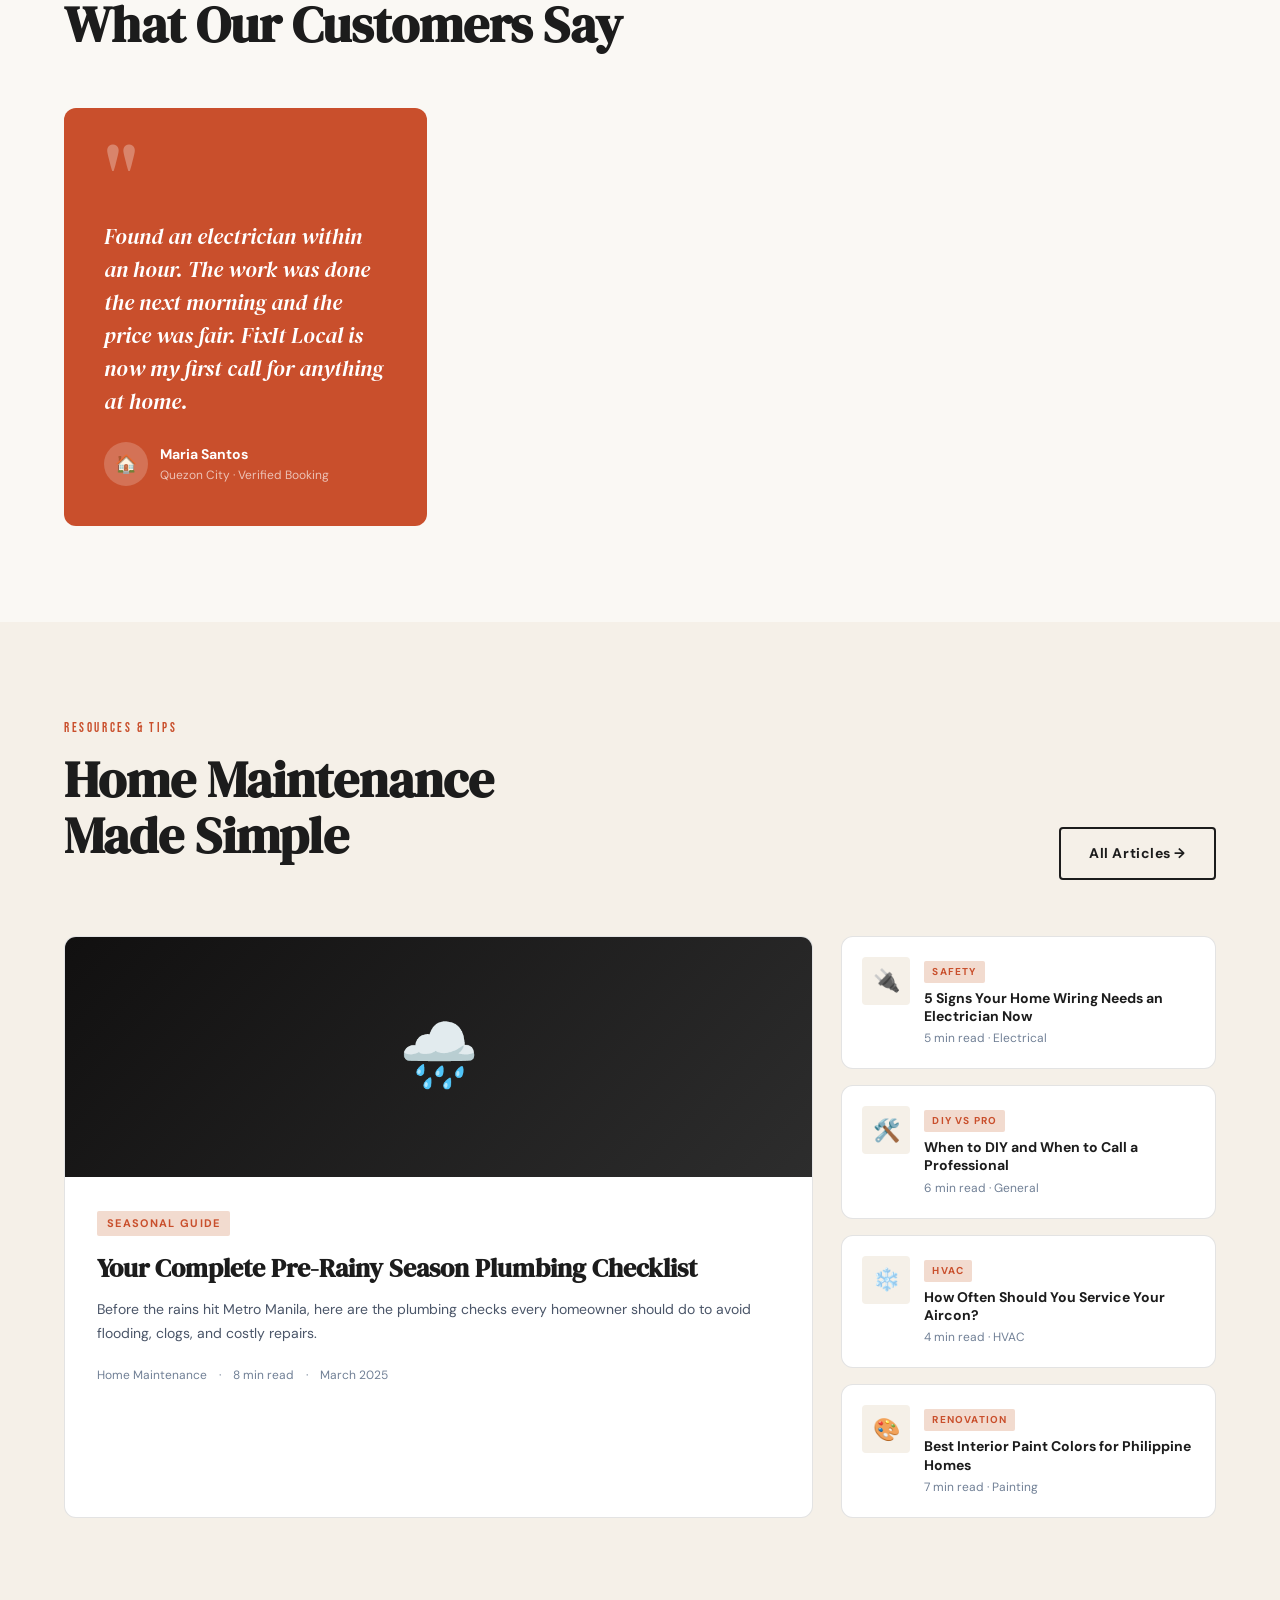
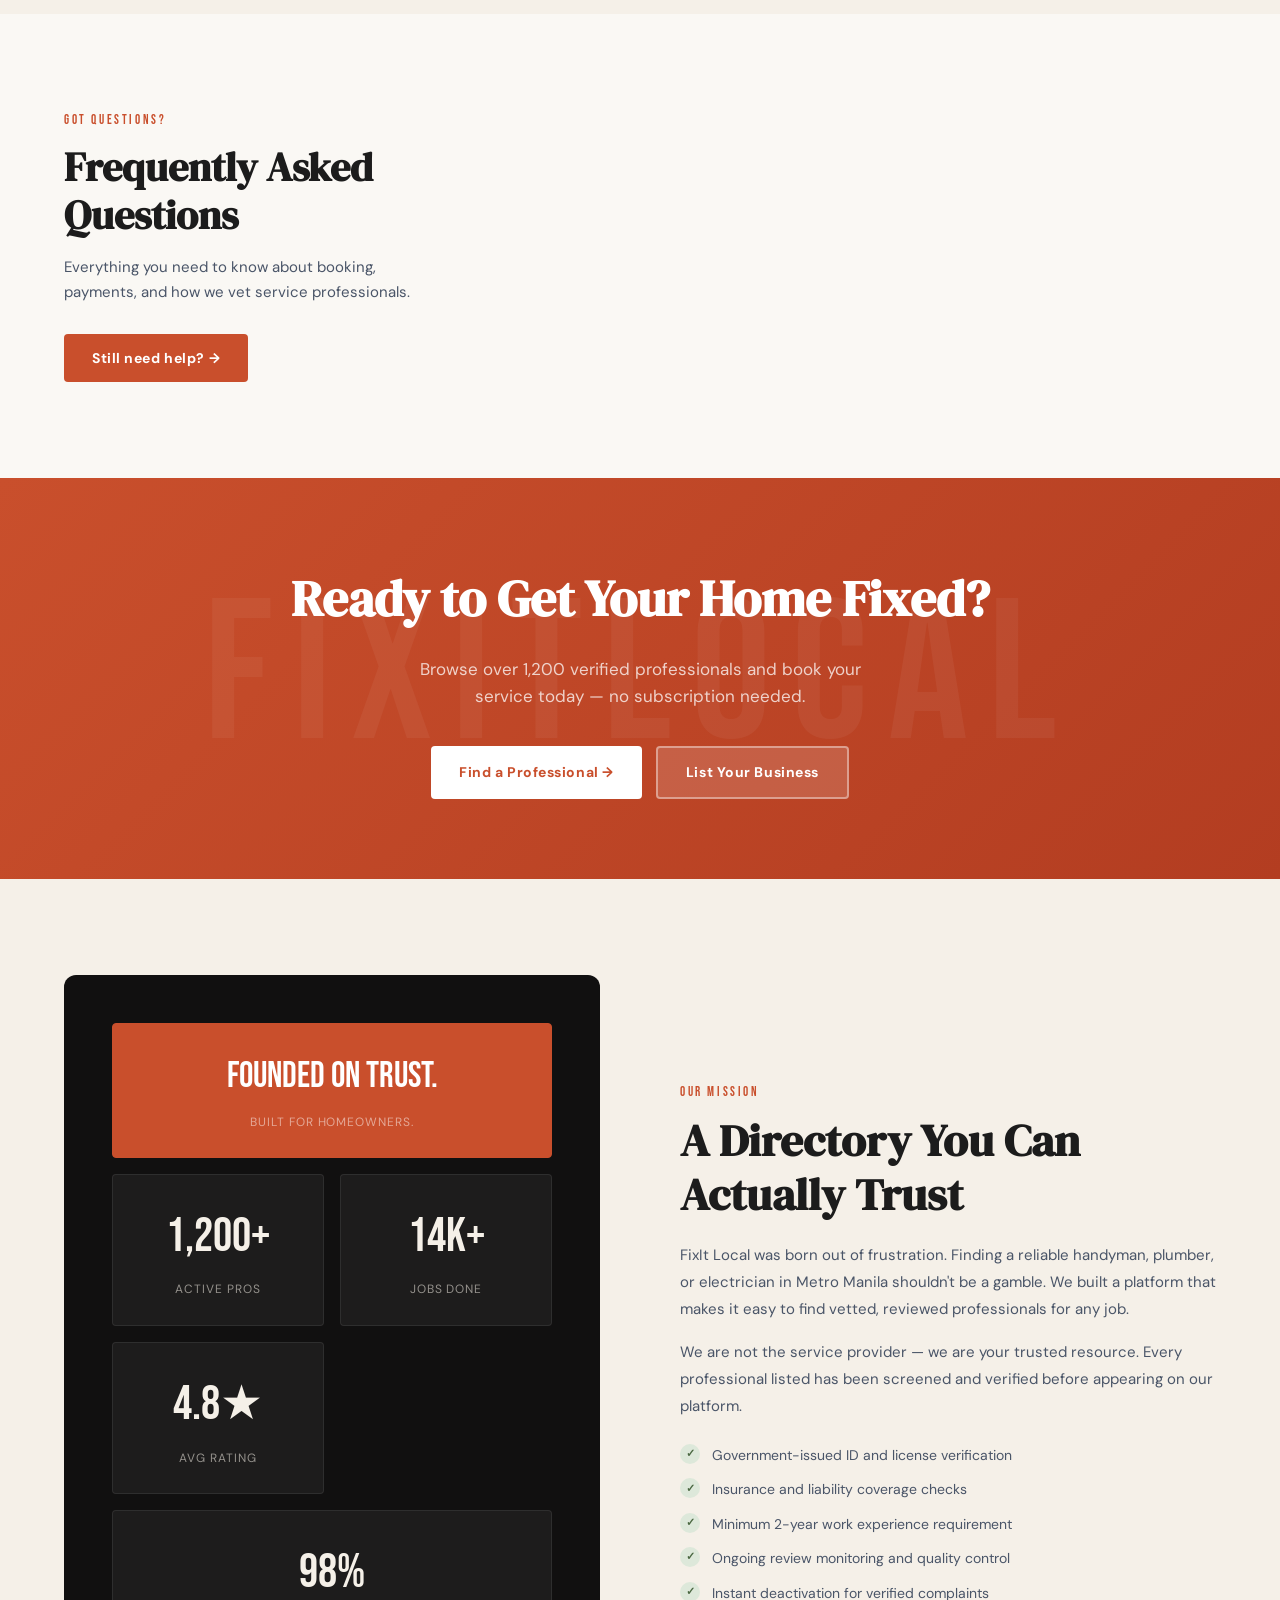
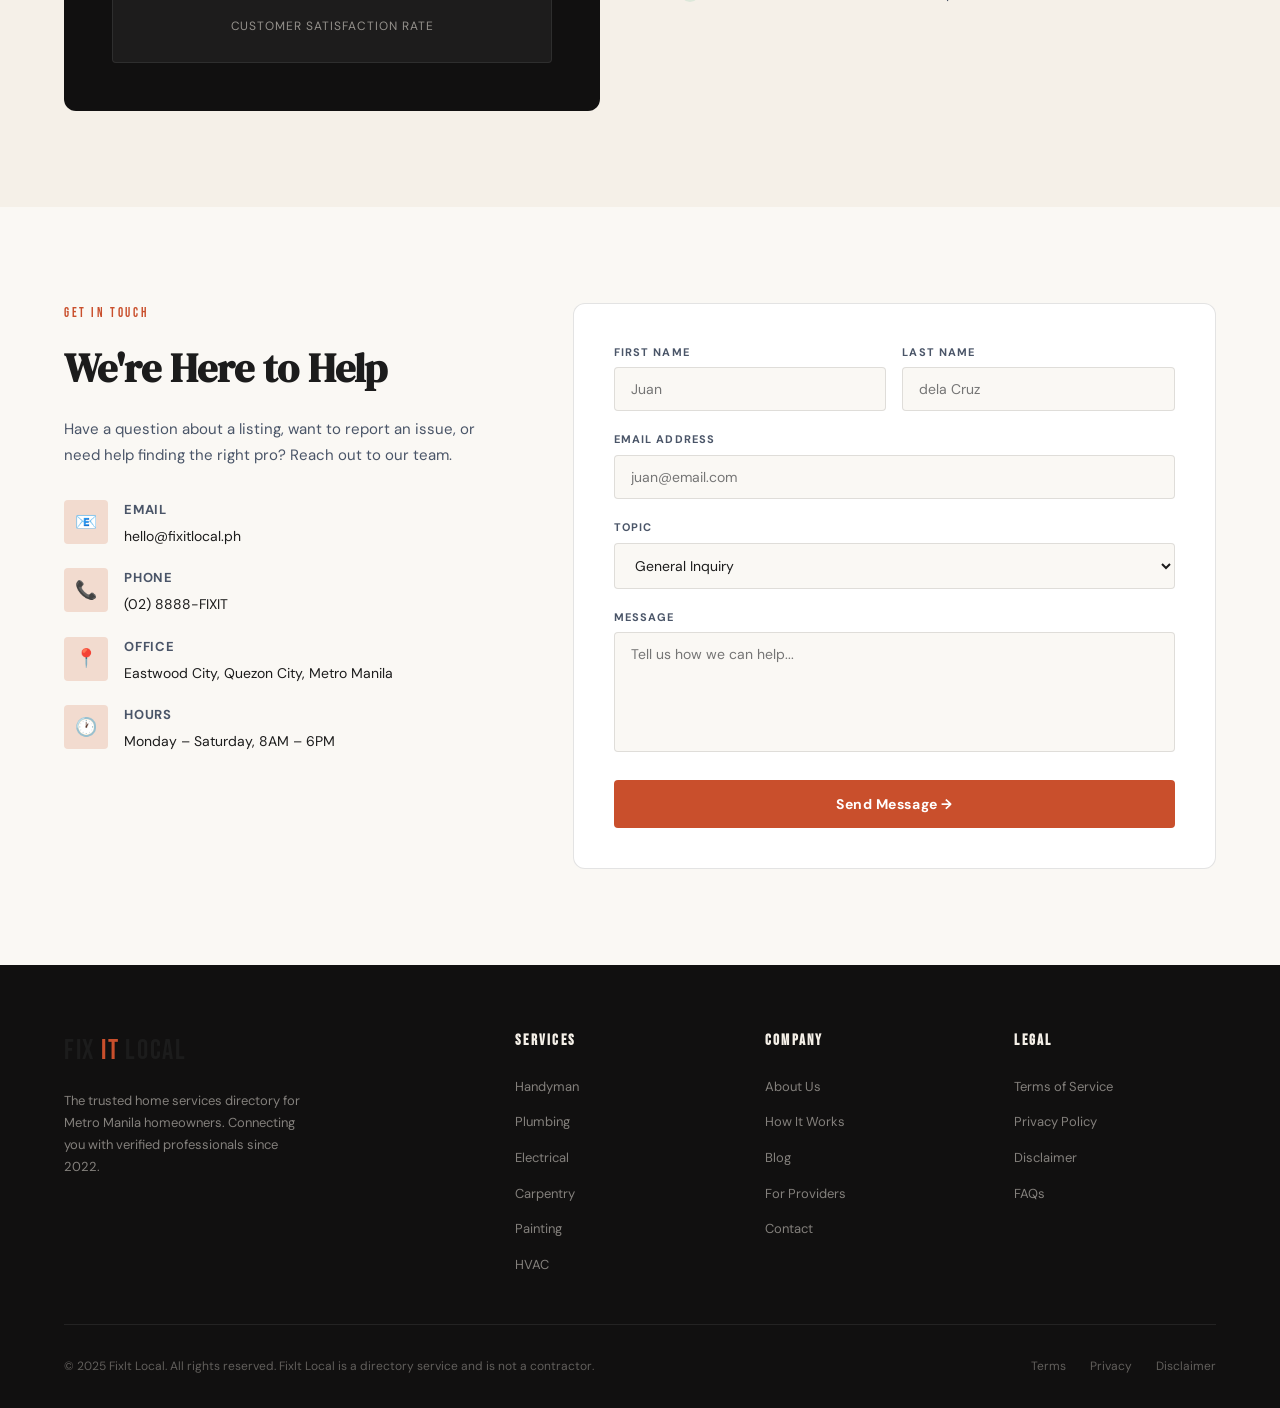
==== commit 553c8334: "Update index.html" ====
--- a/animation/index.html
+++ b/animation/index.html
@@ -5,558 +5,7 @@
 <meta name="viewport" content="width=device-width, initial-scale=1.0">
 <title>FixIt Local — Find Trusted Home Service Pros</title>
 <link href="https://fonts.googleapis.com/css2?family=Bebas+Neue&family=DM+Sans:ital,wght@0,300;0,400;0,500;0,700;1,300&family=DM+Serif+Display:ital@0;1&display=swap" rel="stylesheet">
-<style>
-  /* ===== RESET & VARIABLES ===== */
-  *, *::before, *::after { box-sizing: border-box; margin: 0; padding: 0; }
-
-  :root {
-    --cream: #F5F0E8;
-    --warm-white: #FAF8F4;
-    --charcoal: #1C1C1C;
-    --dark: #111010;
-    --rust: #C94F2C;
-    --rust-light: #E8663F;
-    --rust-pale: #F2DBCF;
-    --gold: #D4A843;
-    --gold-pale: #F5EDD3;
-    --sage: #4A6741;
-    --sage-light: #6A8F61;
-    --sage-pale: #DDE8DA;
-    --slate: #4A5568;
-    --slate-light: #718096;
-    --border: rgba(28,28,28,0.12);
-    --shadow-sm: 0 2px 8px rgba(28,28,28,0.08);
-    --shadow-md: 0 8px 32px rgba(28,28,28,0.12);
-    --shadow-lg: 0 20px 60px rgba(28,28,28,0.16);
-    --radius: 4px;
-    --radius-lg: 12px;
-    --transition: 0.25s cubic-bezier(0.4,0,0.2,1);
-  }
-
-  html { scroll-behavior: smooth; }
-
-  body {
-    font-family: 'DM Sans', sans-serif;
-    background: var(--warm-white);
-    color: var(--charcoal);
-    line-height: 1.6;
-    overflow-x: hidden;
-  }
-
-  /* ===== UTILITY ===== */
-  .container { max-width: 1200px; margin: 0 auto; padding: 0 24px; }
-  .tag {
-    display: inline-block; font-size: 11px; font-weight: 700; letter-spacing: 0.12em;
-    text-transform: uppercase; padding: 4px 10px; border-radius: 2px; color: var(--rust);
-    background: var(--rust-pale);
-  }
-  .section-label {
-    font-family: 'Bebas Neue', sans-serif; font-size: 13px; letter-spacing: 0.2em;
-    color: var(--rust); text-transform: uppercase; display: block; margin-bottom: 12px;
-  }
-  .btn {
-    display: inline-flex; align-items: center; gap: 8px; padding: 13px 28px;
-    font-family: 'DM Sans', sans-serif; font-weight: 700; font-size: 14px;
-    letter-spacing: 0.04em; text-decoration: none; border: none; cursor: pointer;
-    transition: var(--transition); border-radius: var(--radius);
-  }
-  .btn-primary {
-    background: var(--rust); color: white;
-  }
-  .btn-primary:hover { background: var(--rust-light); transform: translateY(-1px); box-shadow: var(--shadow-md); }
-  .btn-outline {
-    background: transparent; color: var(--charcoal); border: 2px solid var(--charcoal);
-  }
-  .btn-outline:hover { background: var(--charcoal); color: white; transform: translateY(-1px); }
-  .btn-white {
-    background: white; color: var(--rust); font-weight: 700;
-  }
-  .btn-white:hover { background: var(--cream); transform: translateY(-1px); }
-
-  /* ===== NAV ===== */
-  nav {
-    position: fixed; top: 0; left: 0; right: 0; z-index: 100;
-    background: rgba(250,248,244,0.95); backdrop-filter: blur(12px);
-    border-bottom: 1px solid var(--border);
-    transition: var(--transition);
-  }
-  .nav-inner {
-    display: flex; align-items: center; justify-content: space-between;
-    height: 68px;
-  }
-  .nav-logo {
-    font-family: 'Bebas Neue', sans-serif; font-size: 28px; letter-spacing: 0.06em;
-    color: var(--charcoal); text-decoration: none; display: flex; align-items: center; gap: 6px;
-  }
-  .nav-logo span { color: var(--rust); }
-  .nav-links { display: flex; align-items: center; gap: 32px; list-style: none; }
-  .nav-links a { font-size: 14px; font-weight: 500; color: var(--slate); text-decoration: none; transition: var(--transition); }
-  .nav-links a:hover { color: var(--rust); }
-  .nav-cta { display: flex; align-items: center; gap: 12px; }
-  .hamburger { display: none; flex-direction: column; gap: 5px; cursor: pointer; background: none; border: none; padding: 4px; }
-  .hamburger span { display: block; width: 24px; height: 2px; background: var(--charcoal); transition: var(--transition); }
-
-  /* ===== HERO ===== */
-  #hero {
-    padding-top: 68px; min-height: 100vh;
-    background: var(--dark);
-    position: relative; overflow: hidden;
-    display: flex; align-items: center;
-  }
-  .hero-bg {
-    position: absolute; inset: 0;
-    background: 
-      radial-gradient(ellipse 60% 60% at 80% 30%, rgba(201,79,44,0.25) 0%, transparent 60%),
-      radial-gradient(ellipse 50% 50% at 20% 80%, rgba(212,168,67,0.15) 0%, transparent 60%),
-      radial-gradient(ellipse 40% 40% at 60% 70%, rgba(74,103,65,0.12) 0%, transparent 60%);
-  }
-  .hero-grid {
-    position: absolute; inset: 0; opacity: 0.04;
-    background-image: linear-gradient(var(--cream) 1px, transparent 1px), linear-gradient(90deg, var(--cream) 1px, transparent 1px);
-    background-size: 60px 60px;
-  }
-  .hero-content {
-    position: relative; z-index: 2;
-    display: grid; grid-template-columns: 1fr 1fr; gap: 80px; align-items: center;
-    padding: 80px 0;
-  }
-  .hero-eyebrow {
-    font-family: 'Bebas Neue', sans-serif; font-size: 13px; letter-spacing: 0.25em;
-    color: var(--rust); text-transform: uppercase; display: flex; align-items: center; gap: 10px;
-    margin-bottom: 24px;
-  }
-  .hero-eyebrow::before { content: ''; display: block; width: 32px; height: 2px; background: var(--rust); }
-  .hero-title {
-    font-family: 'DM Serif Display', serif; font-size: clamp(52px, 6vw, 84px); line-height: 1.05;
-    color: var(--cream); margin-bottom: 24px;
-  }
-  .hero-title em { font-style: italic; color: var(--gold); }
-  .hero-desc { font-size: 17px; color: rgba(245,240,232,0.65); line-height: 1.7; margin-bottom: 40px; max-width: 440px; }
-  .hero-actions { display: flex; gap: 14px; flex-wrap: wrap; }
-  .hero-stats { display: flex; gap: 40px; margin-top: 56px; padding-top: 40px; border-top: 1px solid rgba(245,240,232,0.12); }
-  .hero-stat-num {
-    font-family: 'Bebas Neue', sans-serif; font-size: 42px; color: var(--cream); display: block; line-height: 1;
-  }
-  .hero-stat-label { font-size: 12px; color: rgba(245,240,232,0.5); text-transform: uppercase; letter-spacing: 0.08em; margin-top: 4px; }
-
-  /* Search card */
-  .search-card {
-    background: white; border-radius: var(--radius-lg); overflow: hidden;
-    box-shadow: var(--shadow-lg); border: 1px solid var(--border);
-  }
-  .search-card-header {
-    background: var(--rust); padding: 20px 28px;
-  }
-  .search-card-header h3 { font-family: 'DM Serif Display', serif; font-size: 20px; color: white; }
-  .search-card-header p { font-size: 13px; color: rgba(255,255,255,0.75); margin-top: 4px; }
-  .search-card-body { padding: 28px; }
-  .search-field { margin-bottom: 16px; }
-  .search-field label { display: block; font-size: 11px; font-weight: 700; letter-spacing: 0.1em; text-transform: uppercase; color: var(--slate); margin-bottom: 6px; }
-  .search-field select,
-  .search-field input {
-    width: 100%; padding: 12px 16px; border: 1.5px solid var(--border); border-radius: var(--radius);
-    font-family: 'DM Sans', sans-serif; font-size: 14px; color: var(--charcoal); background: var(--warm-white);
-    transition: var(--transition); outline: none; appearance: none;
-  }
-  .search-field select:focus,
-  .search-field input:focus { border-color: var(--rust); background: white; box-shadow: 0 0 0 3px rgba(201,79,44,0.08); }
-  .search-btn { width: 100%; margin-top: 8px; justify-content: center; font-size: 15px; padding: 15px; }
-  .popular-searches { padding: 16px 28px 20px; border-top: 1px solid var(--border); }
-  .popular-label { font-size: 11px; color: var(--slate-light); text-transform: uppercase; letter-spacing: 0.08em; margin-bottom: 10px; }
-  .popular-tags { display: flex; flex-wrap: wrap; gap: 6px; }
-  .popular-tag {
-    font-size: 12px; padding: 5px 12px; border-radius: 100px; background: var(--cream);
-    color: var(--slate); cursor: pointer; transition: var(--transition); border: 1px solid var(--border);
-    font-weight: 500;
-  }
-  .popular-tag:hover { background: var(--rust-pale); color: var(--rust); border-color: var(--rust-pale); }
-
-  /* ===== SECTION WRAPPER ===== */
-  section { padding: 96px 0; }
-  .section-header { margin-bottom: 56px; }
-  .section-header h2 {
-    font-family: 'DM Serif Display', serif; font-size: clamp(36px, 4vw, 56px);
-    line-height: 1.1; color: var(--charcoal); margin-bottom: 16px;
-  }
-  .section-header p { font-size: 17px; color: var(--slate); max-width: 520px; line-height: 1.7; }
-  .section-header.centered { text-align: center; }
-  .section-header.centered p { margin: 0 auto; }
-
-  /* ===== SERVICES GRID ===== */
-  #services { background: var(--cream); }
-  .services-grid { display: grid; grid-template-columns: repeat(auto-fill, minmax(220px, 1fr)); gap: 20px; }
-  .service-card {
-    background: white; border-radius: var(--radius-lg); padding: 28px 24px;
-    border: 1px solid var(--border); cursor: pointer; transition: var(--transition);
-    position: relative; overflow: hidden; text-decoration: none; color: inherit;
-    display: block;
-  }
-  .service-card::before {
-    content: ''; position: absolute; bottom: 0; left: 0; right: 0; height: 3px;
-    background: var(--rust); transform: scaleX(0); transform-origin: left; transition: var(--transition);
-  }
-  .service-card:hover { transform: translateY(-4px); box-shadow: var(--shadow-md); }
-  .service-card:hover::before { transform: scaleX(1); }
-  .service-icon { font-size: 36px; margin-bottom: 16px; display: block; }
-  .service-card h3 { font-size: 16px; font-weight: 700; margin-bottom: 6px; }
-  .service-card p { font-size: 13px; color: var(--slate-light); }
-  .service-count {
-    position: absolute; top: 20px; right: 20px; font-size: 11px; font-weight: 700;
-    color: var(--rust); background: var(--rust-pale); padding: 3px 8px; border-radius: 100px;
-  }
-
-  /* ===== HOW IT WORKS ===== */
-  #how-it-works { background: var(--warm-white); }
-  .steps-grid { display: grid; grid-template-columns: repeat(4, 1fr); gap: 2px; position: relative; }
-  .steps-grid::before {
-    content: ''; position: absolute; top: 40px; left: calc(12.5% + 20px); right: calc(12.5% + 20px);
-    height: 1px; background: linear-gradient(90deg, var(--rust), var(--gold), var(--rust));
-    opacity: 0.3;
-  }
-  .step {
-    padding: 0 20px; text-align: center;
-  }
-  .step-num {
-    width: 80px; height: 80px; border-radius: 50%; display: flex; align-items: center; justify-content: center;
-    margin: 0 auto 24px; font-family: 'Bebas Neue', sans-serif; font-size: 32px;
-    position: relative; z-index: 1;
-  }
-  .step:nth-child(1) .step-num { background: var(--rust-pale); color: var(--rust); border: 2px solid var(--rust); }
-  .step:nth-child(2) .step-num { background: var(--gold-pale); color: var(--gold); border: 2px solid var(--gold); }
-  .step:nth-child(3) .step-num { background: var(--sage-pale); color: var(--sage); border: 2px solid var(--sage); }
-  .step:nth-child(4) .step-num { background: var(--dark); color: var(--cream); border: 2px solid var(--dark); }
-  .step h3 { font-size: 17px; font-weight: 700; margin-bottom: 10px; }
-  .step p { font-size: 14px; color: var(--slate); line-height: 1.65; }
-
-  .provider-steps {
-    margin-top: 64px; background: var(--dark); border-radius: var(--radius-lg); padding: 48px;
-    display: grid; grid-template-columns: 1fr 2fr; gap: 48px; align-items: center;
-  }
-  .provider-steps h3 { font-family: 'DM Serif Display', serif; font-size: 28px; color: var(--cream); margin-bottom: 12px; }
-  .provider-steps p { color: rgba(245,240,232,0.6); margin-bottom: 24px; }
-  .provider-step-list { list-style: none; display: flex; flex-direction: column; gap: 16px; }
-  .provider-step-list li {
-    display: flex; align-items: flex-start; gap: 14px; color: rgba(245,240,232,0.85); font-size: 14px;
-  }
-  .provider-step-list li span.num {
-    flex-shrink: 0; width: 28px; height: 28px; border-radius: 50%; background: var(--rust);
-    color: white; display: flex; align-items: center; justify-content: center;
-    font-weight: 700; font-size: 12px;
-  }
-
-  /* ===== PROVIDERS ===== */
-  #providers { background: var(--cream); }
-  .providers-grid { display: grid; grid-template-columns: repeat(3, 1fr); gap: 24px; }
-  .provider-card {
-    background: white; border-radius: var(--radius-lg); overflow: hidden;
-    border: 1px solid var(--border); transition: var(--transition);
-  }
-  .provider-card:hover { transform: translateY(-4px); box-shadow: var(--shadow-lg); }
-  .provider-card-top { padding: 28px 24px 20px; display: flex; gap: 16px; align-items: flex-start; }
-  .provider-avatar {
-    width: 64px; height: 64px; border-radius: 50%; flex-shrink: 0; display: flex;
-    align-items: center; justify-content: center; font-size: 26px; font-weight: 700;
-    color: white; font-family: 'Bebas Neue', sans-serif; font-size: 22px;
-  }
-  .provider-info h3 { font-size: 17px; font-weight: 700; margin-bottom: 2px; }
-  .provider-trade { font-size: 12px; text-transform: uppercase; letter-spacing: 0.08em; color: var(--rust); font-weight: 600; }
-  .provider-stars { display: flex; align-items: center; gap: 4px; margin-top: 6px; }
-  .stars { color: var(--gold); font-size: 13px; }
-  .provider-stars span { font-size: 12px; color: var(--slate-light); }
-  .provider-tags { padding: 0 24px 16px; display: flex; flex-wrap: wrap; gap: 6px; }
-  .provider-tag { font-size: 11px; padding: 4px 10px; border-radius: 100px; background: var(--cream); color: var(--slate); font-weight: 500; }
-  .provider-card-footer {
-    padding: 16px 24px; border-top: 1px solid var(--border);
-    display: flex; justify-content: space-between; align-items: center;
-  }
-  .provider-rate { font-size: 13px; color: var(--slate); }
-  .provider-rate strong { color: var(--charcoal); }
-  .provider-avail { font-size: 11px; padding: 4px 10px; border-radius: 100px; font-weight: 600; letter-spacing: 0.04em; }
-  .avail-yes { background: var(--sage-pale); color: var(--sage); }
-  .avail-busy { background: var(--gold-pale); color: #8a6a00; }
-  .btn-view-profile { font-size: 13px; padding: 8px 16px; }
-
-  /* ===== TESTIMONIALS ===== */
-  #testimonials { background: var(--warm-white); }
-  .testimonials-layout { display: grid; grid-template-columns: 1fr 2fr; gap: 64px; align-items: start; }
-  .testimonials-featured {
-    background: var(--rust); border-radius: var(--radius-lg); padding: 40px;
-    position: sticky; top: 90px;
-  }
-  .quote-mark { font-family: 'DM Serif Display', serif; font-size: 80px; line-height: 0.7; color: rgba(255,255,255,0.3); margin-bottom: 16px; }
-  .featured-quote { font-family: 'DM Serif Display', serif; font-size: 22px; color: white; line-height: 1.5; margin-bottom: 24px; font-style: italic; }
-  .featured-author { display: flex; align-items: center; gap: 12px; }
-  .featured-avatar { width: 44px; height: 44px; border-radius: 50%; background: rgba(255,255,255,0.2); display: flex; align-items: center; justify-content: center; font-size: 18px; }
-  .featured-name { font-weight: 700; color: white; font-size: 14px; }
-  .featured-location { font-size: 12px; color: rgba(255,255,255,0.65); }
-  .reviews-list { display: flex; flex-direction: column; gap: 20px; }
-  .review-card {
-    background: white; border-radius: var(--radius-lg); padding: 28px; border: 1px solid var(--border);
-    transition: var(--transition);
-  }
-  .review-card:hover { box-shadow: var(--shadow-md); }
-  .review-header { display: flex; justify-content: space-between; align-items: flex-start; margin-bottom: 14px; }
-  .reviewer-info { display: flex; gap: 12px; align-items: center; }
-  .reviewer-avatar { width: 40px; height: 40px; border-radius: 50%; background: var(--cream); display: flex; align-items: center; justify-content: center; font-size: 16px; }
-  .reviewer-name { font-weight: 700; font-size: 14px; }
-  .reviewer-service { font-size: 12px; color: var(--slate-light); }
-  .review-text { font-size: 14px; color: var(--slate); line-height: 1.7; }
-  .review-date { font-size: 11px; color: var(--slate-light); text-align: right; margin-top: 12px; }
-
-  /* ===== BLOG ===== */
-  #blog { background: var(--cream); }
-  .blog-grid { display: grid; grid-template-columns: 2fr 1fr; gap: 28px; }
-  .blog-featured {
-    background: white; border-radius: var(--radius-lg); overflow: hidden; border: 1px solid var(--border);
-    transition: var(--transition); text-decoration: none; color: inherit; display: block;
-  }
-  .blog-featured:hover { box-shadow: var(--shadow-lg); transform: translateY(-2px); }
-  .blog-featured-img { height: 240px; background: linear-gradient(135deg, var(--dark) 0%, #2d2d2d 100%); display: flex; align-items: center; justify-content: center; font-size: 64px; }
-  .blog-featured-body { padding: 32px; }
-  .blog-featured-body .tag { margin-bottom: 16px; }
-  .blog-featured-body h3 { font-family: 'DM Serif Display', serif; font-size: 26px; color: var(--charcoal); margin-bottom: 12px; line-height: 1.3; }
-  .blog-featured-body p { font-size: 14px; color: var(--slate); line-height: 1.7; margin-bottom: 20px; }
-  .blog-meta { font-size: 12px; color: var(--slate-light); display: flex; align-items: center; gap: 12px; }
-  .blog-meta span::before { content: '·'; margin-right: 12px; }
-  .blog-meta span:first-child::before { content: ''; margin: 0; }
-
-  .blog-sidebar { display: flex; flex-direction: column; gap: 16px; }
-  .blog-mini {
-    background: white; border-radius: var(--radius-lg); padding: 20px; border: 1px solid var(--border);
-    transition: var(--transition); text-decoration: none; color: inherit; display: flex; gap: 14px; align-items: flex-start;
-  }
-  .blog-mini:hover { box-shadow: var(--shadow-md); transform: translateX(4px); }
-  .blog-mini-icon { width: 48px; height: 48px; border-radius: var(--radius); background: var(--cream); display: flex; align-items: center; justify-content: center; font-size: 22px; flex-shrink: 0; }
-  .blog-mini-content .tag { margin-bottom: 6px; font-size: 10px; padding: 3px 8px; }
-  .blog-mini-content h4 { font-size: 14px; font-weight: 700; line-height: 1.3; color: var(--charcoal); }
-  .blog-mini-content p { font-size: 12px; color: var(--slate-light); margin-top: 4px; }
-
-  /* ===== FAQ ===== */
-  #faq { background: var(--warm-white); }
-  .faq-layout { display: grid; grid-template-columns: 1fr 2fr; gap: 80px; }
-  .faq-sidebar h2 { font-family: 'DM Serif Display', serif; font-size: 40px; line-height: 1.2; color: var(--charcoal); margin-bottom: 16px; }
-  .faq-sidebar p { font-size: 15px; color: var(--slate); line-height: 1.7; margin-bottom: 28px; }
-  .faq-list { list-style: none; display: flex; flex-direction: column; gap: 4px; }
-  .faq-item {
-    border: 1px solid var(--border); border-radius: var(--radius-lg); overflow: hidden;
-  }
-  .faq-question {
-    display: flex; justify-content: space-between; align-items: center;
-    padding: 20px 24px; cursor: pointer; font-weight: 600; font-size: 15px;
-    color: var(--charcoal); background: white; transition: var(--transition);
-    gap: 16px;
-  }
-  .faq-question:hover { background: var(--cream); }
-  .faq-question.active { background: var(--rust); color: white; }
-  .faq-toggle { flex-shrink: 0; width: 24px; height: 24px; border-radius: 50%; background: var(--cream); display: flex; align-items: center; justify-content: center; font-size: 16px; font-weight: 400; transition: var(--transition); }
-  .faq-question.active .faq-toggle { background: rgba(255,255,255,0.2); color: white; transform: rotate(45deg); }
-  .faq-answer {
-    max-height: 0; overflow: hidden; transition: max-height 0.4s cubic-bezier(0.4,0,0.2,1);
-    background: white;
-  }
-  .faq-answer.open { max-height: 300px; }
-  .faq-answer-inner { padding: 20px 24px 24px; font-size: 14px; color: var(--slate); line-height: 1.75; border-top: 1px solid var(--border); }
-
-  /* ===== TRUST STRIP ===== */
-  .trust-strip { background: var(--dark); padding: 64px 0; }
-  .trust-inner { display: flex; justify-content: space-around; flex-wrap: wrap; gap: 40px; }
-  .trust-item { text-align: center; }
-  .trust-icon { font-size: 36px; margin-bottom: 12px; display: block; }
-  .trust-label { font-size: 15px; font-weight: 700; color: var(--cream); display: block; margin-bottom: 4px; }
-  .trust-desc { font-size: 12px; color: rgba(245,240,232,0.5); }
-
-  /* ===== CTA BANNER ===== */
-  .cta-banner {
-    background: linear-gradient(135deg, var(--rust) 0%, #b33d21 100%); padding: 80px 0;
-    position: relative; overflow: hidden;
-  }
-  .cta-banner::before {
-    content: 'FIXITLOCAL'; position: absolute; font-family: 'Bebas Neue', sans-serif;
-    font-size: 200px; color: rgba(255,255,255,0.05); letter-spacing: 0.1em;
-    top: 50%; left: 50%; transform: translate(-50%, -50%); white-space: nowrap; pointer-events: none;
-  }
-  .cta-content { position: relative; z-index: 1; text-align: center; }
-  .cta-content h2 { font-family: 'DM Serif Display', serif; font-size: clamp(32px, 4vw, 52px); color: white; margin-bottom: 16px; }
-  .cta-content p { font-size: 17px; color: rgba(255,255,255,0.75); margin-bottom: 36px; max-width: 500px; margin-left: auto; margin-right: auto; }
-  .cta-buttons { display: flex; justify-content: center; gap: 14px; flex-wrap: wrap; }
-
-  /* ===== ABOUT ===== */
-  #about { background: var(--cream); }
-  .about-layout { display: grid; grid-template-columns: 1fr 1fr; gap: 80px; align-items: center; }
-  .about-visual {
-    background: var(--dark); border-radius: var(--radius-lg); padding: 48px; position: relative;
-    display: grid; grid-template-columns: 1fr 1fr; gap: 16px;
-  }
-  .about-stat-box {
-    background: rgba(255,255,255,0.05); border: 1px solid rgba(255,255,255,0.08); border-radius: var(--radius);
-    padding: 24px; text-align: center;
-  }
-  .about-stat-box:first-child { grid-column: 1 / -1; background: var(--rust); border-color: var(--rust); }
-  .about-stat-num { font-family: 'Bebas Neue', sans-serif; font-size: 48px; color: var(--cream); display: block; }
-  .about-stat-lbl { font-size: 12px; color: rgba(245,240,232,0.55); text-transform: uppercase; letter-spacing: 0.08em; }
-  .about-content h2 { font-family: 'DM Serif Display', serif; font-size: clamp(32px, 3.5vw, 48px); color: var(--charcoal); margin-bottom: 20px; line-height: 1.2; }
-  .about-content p { font-size: 15px; color: var(--slate); line-height: 1.8; margin-bottom: 16px; }
-  .vetting-list { list-style: none; margin-top: 24px; display: flex; flex-direction: column; gap: 12px; }
-  .vetting-list li { display: flex; align-items: flex-start; gap: 12px; font-size: 14px; color: var(--slate); }
-  .vetting-list li::before { content: '✓'; color: var(--sage); font-weight: 700; flex-shrink: 0; width: 20px; height: 20px; background: var(--sage-pale); border-radius: 50%; display: flex; align-items: center; justify-content: center; font-size: 11px; }
-
-  /* ===== CONTACT ===== */
-  #contact { background: var(--warm-white); }
-  .contact-layout { display: grid; grid-template-columns: 1fr 1.5fr; gap: 80px; align-items: start; }
-  .contact-info h2 { font-family: 'DM Serif Display', serif; font-size: 40px; color: var(--charcoal); margin-bottom: 16px; }
-  .contact-info p { font-size: 15px; color: var(--slate); line-height: 1.75; margin-bottom: 32px; }
-  .contact-details { display: flex; flex-direction: column; gap: 20px; }
-  .contact-detail { display: flex; gap: 16px; align-items: flex-start; }
-  .contact-detail-icon { width: 44px; height: 44px; border-radius: var(--radius); background: var(--rust-pale); display: flex; align-items: center; justify-content: center; font-size: 18px; flex-shrink: 0; }
-  .contact-detail-text strong { display: block; font-size: 13px; font-weight: 700; letter-spacing: 0.06em; text-transform: uppercase; color: var(--slate); margin-bottom: 2px; }
-  .contact-detail-text span { font-size: 14px; color: var(--charcoal); }
-  .contact-form { background: white; border-radius: var(--radius-lg); padding: 40px; border: 1px solid var(--border); }
-  .form-row { display: grid; grid-template-columns: 1fr 1fr; gap: 16px; }
-  .form-group { margin-bottom: 20px; }
-  .form-group label { display: block; font-size: 11px; font-weight: 700; text-transform: uppercase; letter-spacing: 0.1em; color: var(--slate); margin-bottom: 6px; }
-  .form-group input,
-  .form-group select,
-  .form-group textarea {
-    width: 100%; padding: 12px 16px; border: 1.5px solid var(--border); border-radius: var(--radius);
-    font-family: 'DM Sans', sans-serif; font-size: 14px; color: var(--charcoal); background: var(--warm-white);
-    transition: var(--transition); outline: none; resize: none;
-  }
-  .form-group textarea { height: 120px; }
-  .form-group input:focus,
-  .form-group select:focus,
-  .form-group textarea:focus { border-color: var(--rust); background: white; box-shadow: 0 0 0 3px rgba(201,79,44,0.08); }
-
-  /* ===== FOOTER ===== */
-  footer { background: var(--dark); color: var(--cream); padding: 64px 0 32px; }
-  .footer-grid { display: grid; grid-template-columns: 2fr 1fr 1fr 1fr; gap: 48px; margin-bottom: 48px; }
-  .footer-brand .nav-logo { margin-bottom: 16px; display: inline-flex; }
-  .footer-brand p { font-size: 13px; color: rgba(245,240,232,0.5); line-height: 1.7; max-width: 240px; }
-  .footer-col h4 { font-family: 'Bebas Neue', sans-serif; font-size: 15px; letter-spacing: 0.15em; color: var(--cream); margin-bottom: 20px; }
-  .footer-col ul { list-style: none; display: flex; flex-direction: column; gap: 10px; }
-  .footer-col ul a { font-size: 13px; color: rgba(245,240,232,0.5); text-decoration: none; transition: var(--transition); }
-  .footer-col ul a:hover { color: var(--rust); }
-  .footer-bottom { padding-top: 32px; border-top: 1px solid rgba(255,255,255,0.08); display: flex; justify-content: space-between; align-items: center; flex-wrap: wrap; gap: 16px; }
-  .footer-bottom p { font-size: 12px; color: rgba(245,240,232,0.35); }
-  .footer-legal { display: flex; gap: 24px; }
-  .footer-legal a { font-size: 12px; color: rgba(245,240,232,0.35); text-decoration: none; transition: var(--transition); }
-  .footer-legal a:hover { color: var(--rust-light); }
-
-  /* ===== LIVE CHAT BUBBLE ===== */
-  .chat-bubble {
-    position: fixed; bottom: 32px; right: 32px; z-index: 200;
-    width: 60px; height: 60px; border-radius: 50%; background: var(--rust); color: white;
-    border: none; cursor: pointer; font-size: 24px; box-shadow: var(--shadow-lg);
-    transition: var(--transition); display: flex; align-items: center; justify-content: center;
-  }
-  .chat-bubble:hover { transform: scale(1.1) rotate(-10deg); background: var(--rust-light); }
-  .chat-panel {
-    position: fixed; bottom: 104px; right: 32px; z-index: 200;
-    width: 320px; background: white; border-radius: var(--radius-lg); box-shadow: var(--shadow-lg);
-    border: 1px solid var(--border); overflow: hidden; transform-origin: bottom right;
-    transform: scale(0); opacity: 0; transition: var(--transition); pointer-events: none;
-  }
-  .chat-panel.open { transform: scale(1); opacity: 1; pointer-events: all; }
-  .chat-header { background: var(--rust); padding: 16px 20px; display: flex; justify-content: space-between; align-items: center; }
-  .chat-header h4 { color: white; font-size: 15px; }
-  .chat-header span { color: rgba(255,255,255,0.65); font-size: 12px; }
-  .chat-close { background: none; border: none; color: white; cursor: pointer; font-size: 18px; opacity: 0.7; }
-  .chat-messages { padding: 16px; height: 200px; overflow-y: auto; display: flex; flex-direction: column; gap: 10px; }
-  .chat-msg { max-width: 85%; }
-  .chat-msg.bot { align-self: flex-start; }
-  .chat-msg.user { align-self: flex-end; }
-  .chat-bubble-msg {
-    padding: 10px 14px; border-radius: 14px; font-size: 13px; line-height: 1.5;
-  }
-  .chat-msg.bot .chat-bubble-msg { background: var(--cream); color: var(--charcoal); border-radius: 4px 14px 14px 14px; }
-  .chat-msg.user .chat-bubble-msg { background: var(--rust); color: white; border-radius: 14px 4px 14px 14px; }
-  .chat-input { padding: 12px; border-top: 1px solid var(--border); display: flex; gap: 8px; }
-  .chat-input input { flex: 1; padding: 8px 12px; border: 1.5px solid var(--border); border-radius: 100px; font-size: 13px; outline: none; font-family: 'DM Sans', sans-serif; }
-  .chat-input input:focus { border-color: var(--rust); }
-  .chat-send { padding: 8px 14px; background: var(--rust); color: white; border: none; border-radius: 100px; cursor: pointer; font-size: 13px; font-weight: 600; transition: var(--transition); }
-  .chat-send:hover { background: var(--rust-light); }
-
-  /* ===== MODALS ===== */
-  .modal-overlay {
-    position: fixed; inset: 0; background: rgba(28,28,28,0.7); z-index: 300;
-    display: none; align-items: center; justify-content: center; backdrop-filter: blur(4px);
-    padding: 20px;
-  }
-  .modal-overlay.open { display: flex; }
-  .modal {
-    background: white; border-radius: var(--radius-lg); max-width: 560px; width: 100%;
-    max-height: 90vh; overflow-y: auto; animation: modalIn 0.25s cubic-bezier(0.34, 1.56, 0.64, 1);
-  }
-  @keyframes modalIn { from { opacity: 0; transform: scale(0.9) translateY(20px); } to { opacity: 1; transform: scale(1) translateY(0); } }
-  .modal-header { padding: 28px 32px 0; display: flex; justify-content: space-between; align-items: flex-start; }
-  .modal-header h3 { font-family: 'DM Serif Display', serif; font-size: 26px; color: var(--charcoal); }
-  .modal-close { background: none; border: none; font-size: 22px; cursor: pointer; color: var(--slate-light); padding: 4px; transition: var(--transition); }
-  .modal-close:hover { color: var(--rust); }
-  .modal-body { padding: 24px 32px 32px; }
-  .provider-modal-top { display: flex; gap: 20px; margin-bottom: 24px; align-items: flex-start; }
-  .provider-modal-avatar { width: 80px; height: 80px; border-radius: 50%; display: flex; align-items: center; justify-content: center; font-size: 32px; font-weight: 700; color: white; flex-shrink: 0; }
-  .provider-modal-name h4 { font-size: 22px; font-weight: 700; margin-bottom: 2px; }
-  .provider-modal-name .provider-trade { font-size: 13px; }
-  .provider-modal-name .provider-stars { margin-top: 8px; }
-  .detail-grid { display: grid; grid-template-columns: 1fr 1fr; gap: 12px; margin-bottom: 24px; }
-  .detail-box { background: var(--cream); border-radius: var(--radius); padding: 14px 16px; }
-  .detail-box label { font-size: 10px; font-weight: 700; text-transform: uppercase; letter-spacing: 0.1em; color: var(--slate); display: block; margin-bottom: 4px; }
-  .detail-box span { font-size: 14px; font-weight: 600; color: var(--charcoal); }
-  .services-offered h5 { font-size: 13px; font-weight: 700; color: var(--slate); text-transform: uppercase; letter-spacing: 0.08em; margin-bottom: 10px; }
-  .services-offered .provider-tags { padding: 0; margin-bottom: 20px; }
-  .booking-form h5 { font-size: 14px; font-weight: 700; margin-bottom: 14px; }
-
-  /* ===== TOAST ===== */
-  .toast {
-    position: fixed; bottom: 32px; left: 50%; transform: translateX(-50%) translateY(100px);
-    background: var(--sage); color: white; padding: 14px 28px; border-radius: 100px;
-    font-size: 14px; font-weight: 600; z-index: 400; transition: var(--transition);
-    box-shadow: var(--shadow-lg); pointer-events: none;
-  }
-  .toast.show { transform: translateX(-50%) translateY(0); }
-
-  /* ===== ANIMS ===== */
-  .fade-up { opacity: 0; transform: translateY(30px); transition: opacity 0.6s ease, transform 0.6s ease; }
-  .fade-up.visible { opacity: 1; transform: translateY(0); }
-  .fade-up:nth-child(2) { transition-delay: 0.1s; }
-  .fade-up:nth-child(3) { transition-delay: 0.2s; }
-  .fade-up:nth-child(4) { transition-delay: 0.3s; }
-  .fade-up:nth-child(5) { transition-delay: 0.4s; }
-
-  /* ===== RESPONSIVE ===== */
-  @media (max-width: 1024px) {
-    .hero-content { grid-template-columns: 1fr; gap: 48px; }
-    .providers-grid { grid-template-columns: repeat(2, 1fr); }
-    .footer-grid { grid-template-columns: 1fr 1fr; }
-    .steps-grid { grid-template-columns: repeat(2, 1fr); }
-    .steps-grid::before { display: none; }
-    .testimonials-layout { grid-template-columns: 1fr; }
-    .testimonials-featured { position: static; }
-  }
-  @media (max-width: 768px) {
-    section { padding: 64px 0; }
-    .nav-links, .nav-cta { display: none; }
-    .hamburger { display: flex; }
-    .hero-content { padding: 48px 0; }
-    .hero-stats { gap: 24px; }
-    .services-grid { grid-template-columns: repeat(2, 1fr); }
-    .providers-grid { grid-template-columns: 1fr; }
-    .blog-grid { grid-template-columns: 1fr; }
-    .faq-layout { grid-template-columns: 1fr; }
-    .about-layout { grid-template-columns: 1fr; }
-    .contact-layout { grid-template-columns: 1fr; }
-    .footer-grid { grid-template-columns: 1fr; }
-    .form-row { grid-template-columns: 1fr; }
-    .provider-steps { grid-template-columns: 1fr; }
-    .detail-grid { grid-template-columns: 1fr; }
-    .chat-panel { right: 16px; width: calc(100vw - 32px); }
-    .chat-bubble { right: 16px; bottom: 16px; }
-  }
-  @media (max-width: 480px) {
-    .services-grid { grid-template-columns: 1fr; }
-    .hero-actions { flex-direction: column; }
-    .steps-grid { grid-template-columns: 1fr; }
-  }
-</style>
+<link rel="stylesheet" href="./style.css">
 </head>
 <body>
 
@@ -1091,301 +540,7 @@
 <div class="toast" id="toast"></div>
 
 <script>
-// ===== DATA =====
-const services = [
-  { icon: '🔨', name: 'Handyman', desc: 'General repairs & maintenance', count: 142 },
-  { icon: '🚿', name: 'Plumbing', desc: 'Pipes, drains & fixtures', count: 98 },
-  { icon: '⚡', name: 'Electrical', desc: 'Wiring, panels & fixtures', count: 87 },
-  { icon: '🪚', name: 'Carpentry', desc: 'Custom woodwork & furniture', count: 64 },
-  { icon: '🎨', name: 'Painting', desc: 'Interior & exterior painting', count: 115 },
-  { icon: '🧹', name: 'Cleaning', desc: 'Deep clean & maintenance', count: 203 },
-  { icon: '🌿', name: 'Landscaping', desc: 'Garden design & upkeep', count: 59 },
-  { icon: '❄️', name: 'HVAC', desc: 'Aircon install, clean & repair', count: 76 },
-  { icon: '🏗️', name: 'Roofing', desc: 'Roof repair & waterproofing', count: 44 },
-  { icon: '🚪', name: 'Flooring', desc: 'Tiles, wood & vinyl flooring', count: 71 },
-  { icon: '🔒', name: 'Locksmith', desc: 'Locks, keys & security', count: 38 },
-  { icon: '🛁', name: 'Renovation', desc: 'Full room & home makeovers', count: 52 },
-];
-
-const providers = [
-  { name: 'Rolando Cruz', trade: 'Master Plumber', rating: 4.9, reviews: 87, rate: '₱800', tags: ['Pipes', 'Drains', 'Water Heater', 'Toilet Fix'], available: true, color: '#2563EB', services: ['Pipe Installation', 'Drain Cleaning', 'Water Heater Setup', 'Leak Detection'], phone: '+63 912 345 6789', email: 'rolando@email.com', years: 14, jobs: 340 },
-  { name: 'Maricel Reyes', trade: 'Licensed Electrician', rating: 4.8, reviews: 64, rate: '₱950', tags: ['Wiring', 'Outlets', 'Circuit Breaker', 'LED Install'], available: false, color: '#D97706', services: ['Electrical Wiring', 'Panel Upgrade', 'Outlet Installation', 'Lighting Setup'], phone: '+63 917 987 6543', email: 'maricel@email.com', years: 9, jobs: 210 },
-  { name: 'Ben & Sons Handyman', trade: 'General Handyman', rating: 4.7, reviews: 192, rate: '₱600', tags: ['Repairs', 'Assembly', 'Patching', 'Doors'], available: true, color: '#059669', services: ['General Repairs', 'Furniture Assembly', 'Wall Patching', 'Door & Window Fix'], phone: '+63 928 111 2222', email: 'ben@handyman.ph', years: 18, jobs: 890 },
-  { name: 'Anita Villanueva', trade: 'Home Cleaning Expert', rating: 5.0, reviews: 231, rate: '₱550', tags: ['Deep Clean', 'Move-in/out', 'Post-reno', 'Regular'], available: true, color: '#7C3AED', services: ['Deep Cleaning', 'Move-in/out Clean', 'Post-renovation Clean', 'Weekly Maintenance'], phone: '+63 921 333 4444', email: 'anita@cleanph.com', years: 7, jobs: 512 },
-  { name: 'Jomar Dela Torre', trade: 'Aircon Technician', rating: 4.9, reviews: 118, rate: '₱750', tags: ['AC Clean', 'AC Repair', 'Installation', 'Freon Refill'], available: false, color: '#DC2626', services: ['Aircon Cleaning', 'AC Repair', 'Unit Installation', 'Freon Refill'], phone: '+63 935 555 6666', email: 'jomar@hvacsolutions.ph', years: 11, jobs: 430 },
-  { name: 'Clara Mendoza', trade: 'Interior Painter', rating: 4.8, reviews: 76, rate: '₱700', tags: ['Walls', 'Ceiling', 'Epoxy', 'Waterproofing'], available: true, color: '#0891B2', services: ['Interior Painting', 'Ceiling Painting', 'Epoxy Coating', 'Waterproofing Paint'], phone: '+63 942 777 8888', email: 'clara@paintpro.ph', years: 8, jobs: 265 },
-];
-
-const reviews = [
-  { emoji: '👩', name: 'Grace Tolentino', service: 'Plumbing', stars: 5, text: 'Rolando fixed our burst pipe in under an hour. Very professional and reasonably priced. Will definitely book again!', date: 'March 18, 2025' },
-  { emoji: '👨', name: 'Arjun dela Peña', service: 'Electrical', stars: 5, text: 'Maricel rewired our entire living room safely and neatly. She explained everything clearly and the work was immaculate.', date: 'March 10, 2025' },
-  { emoji: '👩', name: 'Cynthia Bautista', service: 'Cleaning', stars: 5, text: "Anita's team did our post-renovation deep clean. The apartment looked brand new. Absolutely worth every peso.", date: 'February 28, 2025' },
-];
-
-const faqs = [
-  { q: 'Is FixIt Local free to use for homeowners?', a: 'Yes, absolutely. Searching, browsing, and contacting service professionals through FixIt Local is completely free for homeowners. We earn from optional premium listings for service providers.' },
-  { q: 'How do you verify service professionals?', a: 'All providers go through a multi-step verification: government ID check, trade license validation (where applicable), insurance verification, and a minimum review score requirement. We also monitor ongoing feedback.' },
-  { q: 'Can I book directly through the platform?', a: 'You can contact providers directly via phone, email, or the booking form on their profile. Some providers also offer calendar-based scheduling. FixIt Local facilitates the connection — the booking is between you and the professional.' },
-  { q: 'What if I have a problem with a service provider?', a: 'You can report an issue through our Contact page or by flagging the provider\'s profile. We take complaints seriously and investigate within 48 hours. Providers with verified serious complaints are deactivated immediately.' },
-  { q: 'Are the prices on profiles final?', a: 'Rates shown on profiles are indicative and subject to change based on job complexity, materials, location, and current availability. Always confirm pricing directly with the provider before work begins.' },
-  { q: 'How do I list my business on FixIt Local?', a: 'Click "List Your Business" at the top of the page and fill out the application form. Our team reviews applications within 3-5 business days. Approved providers can choose a free basic listing or a premium featured plan.' },
-];
-
-const legalContent = {
-  terms: { title: 'Terms of Service', content: 'FixIt Local operates as a directory platform connecting homeowners with independent service professionals. By using this website, you agree that FixIt Local is not responsible for the quality, safety, or outcome of any services booked through our platform. All transactions are directly between the homeowner and the service provider. We reserve the right to remove listings that violate our community standards. Users must be 18 years or older. FixIt Local may update these terms at any time.' },
-  privacy: { title: 'Privacy Policy', content: 'FixIt Local collects only the information necessary to connect you with service providers: name, location, and contact details submitted through forms. We do not sell your personal data to third parties. Information shared with service providers is limited to what you explicitly provide when initiating contact. We use cookies to improve site performance. You may request deletion of your data at any time by contacting hello@fixitlocal.ph.' },
-  disclaimer: { title: 'Disclaimer', content: 'FixIt Local is a directory and referral platform only. We do not employ, supervise, or control any service providers listed on this site. We make no guarantees regarding the quality, timeliness, or outcome of any services. All reviews are submitted by users and reflect their personal experiences. FixIt Local is not liable for any damages, losses, or disputes arising from services arranged through this platform. Always verify credentials, get written quotes, and exercise your own judgment before hiring any professional.' },
-};
-
-// ===== RENDER SERVICES =====
-function renderServices() {
-  const grid = document.getElementById('servicesGrid');
-  grid.innerHTML = services.map(s => `
-    <a href="#providers" class="service-card fade-up">
-      <span class="service-count">${s.count} pros</span>
-      <span class="service-icon">${s.icon}</span>
-      <h3>${s.name}</h3>
-      <p>${s.desc}</p>
-    </a>
-  `).join('');
-}
-
-// ===== RENDER PROVIDERS =====
-function renderProviders() {
-  const grid = document.getElementById('providersGrid');
-  grid.innerHTML = providers.map((p, i) => `
-    <div class="provider-card fade-up">
-      <div class="provider-card-top">
-        <div class="provider-avatar" style="background:${p.color}">${p.name.split(' ').map(n=>n[0]).join('').slice(0,2)}</div>
-        <div class="provider-info">
-          <h3>${p.name}</h3>
-          <div class="provider-trade">${p.trade}</div>
-          <div class="provider-stars">
-            <span class="stars">${'★'.repeat(Math.floor(p.rating))}${p.rating % 1 ? '½' : ''}</span>
-            <span>${p.rating} (${p.reviews} reviews)</span>
-          </div>
-        </div>
-      </div>
-      <div class="provider-tags">
-        ${p.tags.map(t => `<span class="provider-tag">${t}</span>`).join('')}
-      </div>
-      <div class="provider-card-footer">
-        <div>
-          <div class="provider-rate">From <strong>${p.rate}/hr</strong></div>
-          <span class="provider-avail ${p.available ? 'avail-yes' : 'avail-busy'}">${p.available ? '● Available Now' : '○ Booked Today'}</span>
-        </div>
-        <button class="btn btn-primary btn-view-profile" onclick="openProvider(${i})">View Profile</button>
-      </div>
-    </div>
-  `).join('');
-}
-
-// ===== RENDER REVIEWS =====
-function renderReviews() {
-  const list = document.getElementById('reviewsList');
-  list.innerHTML = reviews.map(r => `
-    <div class="review-card fade-up">
-      <div class="review-header">
-        <div class="reviewer-info">
-          <div class="reviewer-avatar">${r.emoji}</div>
-          <div>
-            <div class="reviewer-name">${r.name}</div>
-            <div class="reviewer-service">${r.service} Service</div>
-          </div>
-        </div>
-        <div class="stars" style="font-size:16px;">${'★'.repeat(r.stars)}</div>
-      </div>
-      <p class="review-text">${r.text}</p>
-      <div class="review-date">${r.date}</div>
-    </div>
-  `).join('');
-}
-
-// ===== RENDER FAQ =====
-function renderFAQ() {
-  const list = document.getElementById('faqList');
-  list.innerHTML = faqs.map((f, i) => `
-    <li class="faq-item">
-      <div class="faq-question" onclick="toggleFAQ(${i})" id="faqQ${i}">
-        ${f.q}
-        <span class="faq-toggle">+</span>
-      </div>
-      <div class="faq-answer" id="faqA${i}">
-        <div class="faq-answer-inner">${f.a}</div>
-      </div>
-    </li>
-  `).join('');
-}
-
-function toggleFAQ(i) {
-  const q = document.getElementById(`faqQ${i}`);
-  const a = document.getElementById(`faqA${i}`);
-  const isOpen = a.classList.contains('open');
-  document.querySelectorAll('.faq-answer').forEach(el => el.classList.remove('open'));
-  document.querySelectorAll('.faq-question').forEach(el => el.classList.remove('active'));
-  if (!isOpen) { a.classList.add('open'); q.classList.add('active'); }
-}
-
-// ===== PROVIDER MODAL =====
-function openProvider(i) {
-  const p = providers[i];
-  const modal = document.getElementById('providerModalContent');
-  modal.innerHTML = `
-    <div class="modal-header">
-      <h3>Provider Profile</h3>
-      <button class="modal-close" onclick="closeModal('providerModal')">×</button>
-    </div>
-    <div class="modal-body">
-      <div class="provider-modal-top">
-        <div class="provider-modal-avatar" style="background:${p.color}">${p.name.split(' ').map(n=>n[0]).join('').slice(0,2)}</div>
-        <div class="provider-modal-name">
-          <h4>${p.name}</h4>
-          <div class="provider-trade">${p.trade}</div>
-          <div class="provider-stars">
-            <span class="stars">${'★'.repeat(Math.floor(p.rating))}</span>
-            <span>${p.rating} · ${p.reviews} reviews</span>
-          </div>
-        </div>
-      </div>
-      <div class="detail-grid">
-        <div class="detail-box"><label>Hourly Rate</label><span>${p.rate}/hr</span></div>
-        <div class="detail-box"><label>Availability</label><span>${p.available ? '✅ Available Now' : '🟡 Booked Today'}</span></div>
-        <div class="detail-box"><label>Years Experience</label><span>${p.years} years</span></div>
-        <div class="detail-box"><label>Jobs Completed</label><span>${p.jobs}+</span></div>
-        <div class="detail-box"><label>Phone</label><span>${p.phone}</span></div>
-        <div class="detail-box"><label>Email</label><span style="font-size:12px">${p.email}</span></div>
-      </div>
-      <div class="services-offered">
-        <h5>Services Offered</h5>
-        <div class="provider-tags">${p.services.map(s=>`<span class="provider-tag">${s}</span>`).join('')}</div>
-      </div>
-      <div class="booking-form">
-        <h5>📅 Request a Booking</h5>
-        <div class="form-group"><label>Preferred Date</label><input type="date" style="width:100%;padding:10px 14px;border:1.5px solid var(--border);border-radius:var(--radius);font-family:DM Sans,sans-serif;font-size:14px;outline:none;"></div>
-        <div class="form-group"><label>Brief Description</label><textarea style="width:100%;padding:10px 14px;border:1.5px solid var(--border);border-radius:var(--radius);font-family:DM Sans,sans-serif;font-size:14px;outline:none;height:80px;resize:none;" placeholder="Describe what you need help with..."></textarea></div>
-        <button class="btn btn-primary" style="width:100%;justify-content:center;" onclick="bookPro('${p.name}')">Send Booking Request →</button>
-      </div>
-    </div>
-  `;
-  document.getElementById('providerModal').classList.add('open');
-}
-
-function bookPro(name) {
-  closeModal('providerModal');
-  showToast(`✅ Booking request sent to ${name.split(' ')[0]}!`);
-}
-
-// ===== LEGAL MODAL =====
-function openLegal(type) {
-  const l = legalContent[type];
-  const modal = document.getElementById('legalModalContent');
-  modal.innerHTML = `
-    <div class="modal-header">
-      <h3>${l.title}</h3>
-      <button class="modal-close" onclick="closeModal('legalModal')">×</button>
-    </div>
-    <div class="modal-body">
-      <p style="font-size:14px;color:var(--slate);line-height:1.8;">${l.content}</p>
-      <p style="font-size:12px;color:var(--slate-light);margin-top:20px;">Last updated: March 2025. For questions, contact hello@fixitlocal.ph.</p>
-    </div>
-  `;
-  document.getElementById('legalModal').classList.add('open');
-  return false;
-}
-
-function closeModal(id) {
-  document.getElementById(id).classList.remove('open');
-}
-
-document.querySelectorAll('.modal-overlay').forEach(overlay => {
-  overlay.addEventListener('click', function(e) {
-    if (e.target === this) this.classList.remove('open');
-  });
-});
-
-// ===== CHAT =====
-function toggleChat() {
-  document.getElementById('chatPanel').classList.toggle('open');
-}
-
-const botReplies = [
-  "Great question! Our team will follow up shortly.",
-  "You can find pros by using the search bar at the top of the page!",
-  "All our professionals are background-checked and verified. 🛡️",
-  "For urgent help, call us at (02) 8888-FIXIT.",
-  "Happy to help! Is there a specific service you're looking for?",
-];
-
-function sendChatMsg() {
-  const input = document.getElementById('chatInput');
-  const text = input.value.trim();
-  if (!text) return;
-  const msgs = document.getElementById('chatMessages');
-  msgs.innerHTML += `<div class="chat-msg user"><div class="chat-bubble-msg">${text}</div></div>`;
-  input.value = '';
-  msgs.scrollTop = msgs.scrollHeight;
-  setTimeout(() => {
-    const reply = botReplies[Math.floor(Math.random() * botReplies.length)];
-    msgs.innerHTML += `<div class="chat-msg bot"><div class="chat-bubble-msg">${reply}</div></div>`;
-    msgs.scrollTop = msgs.scrollHeight;
-  }, 800);
-}
-
-// ===== SEARCH =====
-function handleSearch() {
-  const service = document.getElementById('serviceSelect').value;
-  const location = document.getElementById('locationInput').value;
-  if (!service) { showToast('Please select a service type.'); return; }
-  showToast(`🔍 Searching for ${service.replace(/^[^ ]+ /, '')} in ${location || 'your area'}...`);
-  setTimeout(() => { document.getElementById('providers').scrollIntoView({behavior:'smooth'}); }, 800);
-}
-
-function quickSearch(service) {
-  document.getElementById('serviceSelect').value = '';
-  const opts = document.getElementById('serviceSelect').options;
-  for (let o of opts) { if (o.text.includes(service)) { o.selected = true; break; } }
-  showToast(`🔍 Showing ${service} professionals`);
-  setTimeout(() => { document.getElementById('providers').scrollIntoView({behavior:'smooth'}); }, 600);
-}
-
-// ===== FORM =====
-function submitForm() {
-  showToast('✅ Message sent! We\'ll be in touch within 24 hours.');
-}
-
-// ===== TOAST =====
-function showToast(msg) {
-  const t = document.getElementById('toast');
-  t.textContent = msg;
-  t.classList.add('show');
-  setTimeout(() => t.classList.remove('show'), 3500);
-}
-
-// ===== SCROLL ANIMATIONS =====
-const observer = new IntersectionObserver((entries) => {
-  entries.forEach(e => { if (e.isIntersecting) e.target.classList.add('visible'); });
-}, { threshold: 0.1, rootMargin: '0px 0px -40px 0px' });
-
-function observeAll() {
-  document.querySelectorAll('.fade-up').forEach(el => observer.observe(el));
-}
-
-// ===== INIT =====
-renderServices();
-renderProviders();
-renderReviews();
-renderFAQ();
-observeAll();
-
-// Hamburger
-document.getElementById('hamburgerBtn').addEventListener('click', () => {
-  showToast('📱 Mobile menu — tap any link to navigate!');
-});
-
-// Sticky nav shadow
-window.addEventListener('scroll', () => {
-  document.getElementById('navbar').style.boxShadow = window.scrollY > 10 ? '0 2px 20px rgba(28,28,28,0.1)' : 'none';
-});
+
 </script>
 </body>
 </html>
--- a/animation/style.css
+++ b/animation/style.css
@@ -0,0 +1,551 @@
+
+ /* ===== RESET & VARIABLES ===== */
+  *, *::before, *::after { box-sizing: border-box; margin: 0; padding: 0; }
+
+  :root {
+    --cream: #F5F0E8;
+    --warm-white: #FAF8F4;
+    --charcoal: #1C1C1C;
+    --dark: #111010;
+    --rust: #C94F2C;
+    --rust-light: #E8663F;
+    --rust-pale: #F2DBCF;
+    --gold: #D4A843;
+    --gold-pale: #F5EDD3;
+    --sage: #4A6741;
+    --sage-light: #6A8F61;
+    --sage-pale: #DDE8DA;
+    --slate: #4A5568;
+    --slate-light: #718096;
+    --border: rgba(28,28,28,0.12);
+    --shadow-sm: 0 2px 8px rgba(28,28,28,0.08);
+    --shadow-md: 0 8px 32px rgba(28,28,28,0.12);
+    --shadow-lg: 0 20px 60px rgba(28,28,28,0.16);
+    --radius: 4px;
+    --radius-lg: 12px;
+    --transition: 0.25s cubic-bezier(0.4,0,0.2,1);
+  }
+
+  html { scroll-behavior: smooth; }
+
+  body {
+    font-family: 'DM Sans', sans-serif;
+    background: var(--warm-white);
+    color: var(--charcoal);
+    line-height: 1.6;
+    overflow-x: hidden;
+  }
+
+  /* ===== UTILITY ===== */
+  .container { max-width: 1200px; margin: 0 auto; padding: 0 24px; }
+  .tag {
+    display: inline-block; font-size: 11px; font-weight: 700; letter-spacing: 0.12em;
+    text-transform: uppercase; padding: 4px 10px; border-radius: 2px; color: var(--rust);
+    background: var(--rust-pale);
+  }
+  .section-label {
+    font-family: 'Bebas Neue', sans-serif; font-size: 13px; letter-spacing: 0.2em;
+    color: var(--rust); text-transform: uppercase; display: block; margin-bottom: 12px;
+  }
+  .btn {
+    display: inline-flex; align-items: center; gap: 8px; padding: 13px 28px;
+    font-family: 'DM Sans', sans-serif; font-weight: 700; font-size: 14px;
+    letter-spacing: 0.04em; text-decoration: none; border: none; cursor: pointer;
+    transition: var(--transition); border-radius: var(--radius);
+  }
+  .btn-primary {
+    background: var(--rust); color: white;
+  }
+  .btn-primary:hover { background: var(--rust-light); transform: translateY(-1px); box-shadow: var(--shadow-md); }
+  .btn-outline {
+    background: transparent; color: var(--charcoal); border: 2px solid var(--charcoal);
+  }
+  .btn-outline:hover { background: var(--charcoal); color: white; transform: translateY(-1px); }
+  .btn-white {
+    background: white; color: var(--rust); font-weight: 700;
+  }
+  .btn-white:hover { background: var(--cream); transform: translateY(-1px); }
+
+  /* ===== NAV ===== */
+  nav {
+    position: fixed; top: 0; left: 0; right: 0; z-index: 100;
+    background: rgba(250,248,244,0.95); backdrop-filter: blur(12px);
+    border-bottom: 1px solid var(--border);
+    transition: var(--transition);
+  }
+  .nav-inner {
+    display: flex; align-items: center; justify-content: space-between;
+    height: 68px;
+  }
+  .nav-logo {
+    font-family: 'Bebas Neue', sans-serif; font-size: 28px; letter-spacing: 0.06em;
+    color: var(--charcoal); text-decoration: none; display: flex; align-items: center; gap: 6px;
+  }
+  .nav-logo span { color: var(--rust); }
+  .nav-links { display: flex; align-items: center; gap: 32px; list-style: none; }
+  .nav-links a { font-size: 14px; font-weight: 500; color: var(--slate); text-decoration: none; transition: var(--transition); }
+  .nav-links a:hover { color: var(--rust); }
+  .nav-cta { display: flex; align-items: center; gap: 12px; }
+  .hamburger { display: none; flex-direction: column; gap: 5px; cursor: pointer; background: none; border: none; padding: 4px; }
+  .hamburger span { display: block; width: 24px; height: 2px; background: var(--charcoal); transition: var(--transition); }
+
+  /* ===== HERO ===== */
+  #hero {
+    padding-top: 68px; min-height: 100vh;
+    background: var(--dark);
+    position: relative; overflow: hidden;
+    display: flex; align-items: center;
+  }
+  .hero-bg {
+    position: absolute; inset: 0;
+    background: 
+      radial-gradient(ellipse 60% 60% at 80% 30%, rgba(201,79,44,0.25) 0%, transparent 60%),
+      radial-gradient(ellipse 50% 50% at 20% 80%, rgba(212,168,67,0.15) 0%, transparent 60%),
+      radial-gradient(ellipse 40% 40% at 60% 70%, rgba(74,103,65,0.12) 0%, transparent 60%);
+  }
+  .hero-grid {
+    position: absolute; inset: 0; opacity: 0.04;
+    background-image: linear-gradient(var(--cream) 1px, transparent 1px), linear-gradient(90deg, var(--cream) 1px, transparent 1px);
+    background-size: 60px 60px;
+  }
+  .hero-content {
+    position: relative; z-index: 2;
+    display: grid; grid-template-columns: 1fr 1fr; gap: 80px; align-items: center;
+    padding: 80px 0;
+  }
+  .hero-eyebrow {
+    font-family: 'Bebas Neue', sans-serif; font-size: 13px; letter-spacing: 0.25em;
+    color: var(--rust); text-transform: uppercase; display: flex; align-items: center; gap: 10px;
+    margin-bottom: 24px;
+  }
+  .hero-eyebrow::before { content: ''; display: block; width: 32px; height: 2px; background: var(--rust); }
+  .hero-title {
+    font-family: 'DM Serif Display', serif; font-size: clamp(52px, 6vw, 84px); line-height: 1.05;
+    color: var(--cream); margin-bottom: 24px;
+  }
+  .hero-title em { font-style: italic; color: var(--gold); }
+  .hero-desc { font-size: 17px; color: rgba(245,240,232,0.65); line-height: 1.7; margin-bottom: 40px; max-width: 440px; }
+  .hero-actions { display: flex; gap: 14px; flex-wrap: wrap; }
+  .hero-stats { display: flex; gap: 40px; margin-top: 56px; padding-top: 40px; border-top: 1px solid rgba(245,240,232,0.12); }
+  .hero-stat-num {
+    font-family: 'Bebas Neue', sans-serif; font-size: 42px; color: var(--cream); display: block; line-height: 1;
+  }
+  .hero-stat-label { font-size: 12px; color: rgba(245,240,232,0.5); text-transform: uppercase; letter-spacing: 0.08em; margin-top: 4px; }
+
+  /* Search card */
+  .search-card {
+    background: white; border-radius: var(--radius-lg); overflow: hidden;
+    box-shadow: var(--shadow-lg); border: 1px solid var(--border);
+  }
+  .search-card-header {
+    background: var(--rust); padding: 20px 28px;
+  }
+  .search-card-header h3 { font-family: 'DM Serif Display', serif; font-size: 20px; color: white; }
+  .search-card-header p { font-size: 13px; color: rgba(255,255,255,0.75); margin-top: 4px; }
+  .search-card-body { padding: 28px; }
+  .search-field { margin-bottom: 16px; }
+  .search-field label { display: block; font-size: 11px; font-weight: 700; letter-spacing: 0.1em; text-transform: uppercase; color: var(--slate); margin-bottom: 6px; }
+  .search-field select,
+  .search-field input {
+    width: 100%; padding: 12px 16px; border: 1.5px solid var(--border); border-radius: var(--radius);
+    font-family: 'DM Sans', sans-serif; font-size: 14px; color: var(--charcoal); background: var(--warm-white);
+    transition: var(--transition); outline: none; appearance: none;
+  }
+  .search-field select:focus,
+  .search-field input:focus { border-color: var(--rust); background: white; box-shadow: 0 0 0 3px rgba(201,79,44,0.08); }
+  .search-btn { width: 100%; margin-top: 8px; justify-content: center; font-size: 15px; padding: 15px; }
+  .popular-searches { padding: 16px 28px 20px; border-top: 1px solid var(--border); }
+  .popular-label { font-size: 11px; color: var(--slate-light); text-transform: uppercase; letter-spacing: 0.08em; margin-bottom: 10px; }
+  .popular-tags { display: flex; flex-wrap: wrap; gap: 6px; }
+  .popular-tag {
+    font-size: 12px; padding: 5px 12px; border-radius: 100px; background: var(--cream);
+    color: var(--slate); cursor: pointer; transition: var(--transition); border: 1px solid var(--border);
+    font-weight: 500;
+  }
+  .popular-tag:hover { background: var(--rust-pale); color: var(--rust); border-color: var(--rust-pale); }
+
+  /* ===== SECTION WRAPPER ===== */
+  section { padding: 96px 0; }
+  .section-header { margin-bottom: 56px; }
+  .section-header h2 {
+    font-family: 'DM Serif Display', serif; font-size: clamp(36px, 4vw, 56px);
+    line-height: 1.1; color: var(--charcoal); margin-bottom: 16px;
+  }
+  .section-header p { font-size: 17px; color: var(--slate); max-width: 520px; line-height: 1.7; }
+  .section-header.centered { text-align: center; }
+  .section-header.centered p { margin: 0 auto; }
+
+  /* ===== SERVICES GRID ===== */
+  #services { background: var(--cream); }
+  .services-grid { display: grid; grid-template-columns: repeat(auto-fill, minmax(220px, 1fr)); gap: 20px; }
+  .service-card {
+    background: white; border-radius: var(--radius-lg); padding: 28px 24px;
+    border: 1px solid var(--border); cursor: pointer; transition: var(--transition);
+    position: relative; overflow: hidden; text-decoration: none; color: inherit;
+    display: block;
+  }
+  .service-card::before {
+    content: ''; position: absolute; bottom: 0; left: 0; right: 0; height: 3px;
+    background: var(--rust); transform: scaleX(0); transform-origin: left; transition: var(--transition);
+  }
+  .service-card:hover { transform: translateY(-4px); box-shadow: var(--shadow-md); }
+  .service-card:hover::before { transform: scaleX(1); }
+  .service-icon { font-size: 36px; margin-bottom: 16px; display: block; }
+  .service-card h3 { font-size: 16px; font-weight: 700; margin-bottom: 6px; }
+  .service-card p { font-size: 13px; color: var(--slate-light); }
+  .service-count {
+    position: absolute; top: 20px; right: 20px; font-size: 11px; font-weight: 700;
+    color: var(--rust); background: var(--rust-pale); padding: 3px 8px; border-radius: 100px;
+  }
+
+  /* ===== HOW IT WORKS ===== */
+  #how-it-works { background: var(--warm-white); }
+  .steps-grid { display: grid; grid-template-columns: repeat(4, 1fr); gap: 2px; position: relative; }
+  .steps-grid::before {
+    content: ''; position: absolute; top: 40px; left: calc(12.5% + 20px); right: calc(12.5% + 20px);
+    height: 1px; background: linear-gradient(90deg, var(--rust), var(--gold), var(--rust));
+    opacity: 0.3;
+  }
+  .step {
+    padding: 0 20px; text-align: center;
+  }
+  .step-num {
+    width: 80px; height: 80px; border-radius: 50%; display: flex; align-items: center; justify-content: center;
+    margin: 0 auto 24px; font-family: 'Bebas Neue', sans-serif; font-size: 32px;
+    position: relative; z-index: 1;
+  }
+  .step:nth-child(1) .step-num { background: var(--rust-pale); color: var(--rust); border: 2px solid var(--rust); }
+  .step:nth-child(2) .step-num { background: var(--gold-pale); color: var(--gold); border: 2px solid var(--gold); }
+  .step:nth-child(3) .step-num { background: var(--sage-pale); color: var(--sage); border: 2px solid var(--sage); }
+  .step:nth-child(4) .step-num { background: var(--dark); color: var(--cream); border: 2px solid var(--dark); }
+  .step h3 { font-size: 17px; font-weight: 700; margin-bottom: 10px; }
+  .step p { font-size: 14px; color: var(--slate); line-height: 1.65; }
+
+  .provider-steps {
+    margin-top: 64px; background: var(--dark); border-radius: var(--radius-lg); padding: 48px;
+    display: grid; grid-template-columns: 1fr 2fr; gap: 48px; align-items: center;
+  }
+  .provider-steps h3 { font-family: 'DM Serif Display', serif; font-size: 28px; color: var(--cream); margin-bottom: 12px; }
+  .provider-steps p { color: rgba(245,240,232,0.6); margin-bottom: 24px; }
+  .provider-step-list { list-style: none; display: flex; flex-direction: column; gap: 16px; }
+  .provider-step-list li {
+    display: flex; align-items: flex-start; gap: 14px; color: rgba(245,240,232,0.85); font-size: 14px;
+  }
+  .provider-step-list li span.num {
+    flex-shrink: 0; width: 28px; height: 28px; border-radius: 50%; background: var(--rust);
+    color: white; display: flex; align-items: center; justify-content: center;
+    font-weight: 700; font-size: 12px;
+  }
+
+  /* ===== PROVIDERS ===== */
+  #providers { background: var(--cream); }
+  .providers-grid { display: grid; grid-template-columns: repeat(3, 1fr); gap: 24px; }
+  .provider-card {
+    background: white; border-radius: var(--radius-lg); overflow: hidden;
+    border: 1px solid var(--border); transition: var(--transition);
+  }
+  .provider-card:hover { transform: translateY(-4px); box-shadow: var(--shadow-lg); }
+  .provider-card-top { padding: 28px 24px 20px; display: flex; gap: 16px; align-items: flex-start; }
+  .provider-avatar {
+    width: 64px; height: 64px; border-radius: 50%; flex-shrink: 0; display: flex;
+    align-items: center; justify-content: center; font-size: 26px; font-weight: 700;
+    color: white; font-family: 'Bebas Neue', sans-serif; font-size: 22px;
+  }
+  .provider-info h3 { font-size: 17px; font-weight: 700; margin-bottom: 2px; }
+  .provider-trade { font-size: 12px; text-transform: uppercase; letter-spacing: 0.08em; color: var(--rust); font-weight: 600; }
+  .provider-stars { display: flex; align-items: center; gap: 4px; margin-top: 6px; }
+  .stars { color: var(--gold); font-size: 13px; }
+  .provider-stars span { font-size: 12px; color: var(--slate-light); }
+  .provider-tags { padding: 0 24px 16px; display: flex; flex-wrap: wrap; gap: 6px; }
+  .provider-tag { font-size: 11px; padding: 4px 10px; border-radius: 100px; background: var(--cream); color: var(--slate); font-weight: 500; }
+  .provider-card-footer {
+    padding: 16px 24px; border-top: 1px solid var(--border);
+    display: flex; justify-content: space-between; align-items: center;
+  }
+  .provider-rate { font-size: 13px; color: var(--slate); }
+  .provider-rate strong { color: var(--charcoal); }
+  .provider-avail { font-size: 11px; padding: 4px 10px; border-radius: 100px; font-weight: 600; letter-spacing: 0.04em; }
+  .avail-yes { background: var(--sage-pale); color: var(--sage); }
+  .avail-busy { background: var(--gold-pale); color: #8a6a00; }
+  .btn-view-profile { font-size: 13px; padding: 8px 16px; }
+
+  /* ===== TESTIMONIALS ===== */
+  #testimonials { background: var(--warm-white); }
+  .testimonials-layout { display: grid; grid-template-columns: 1fr 2fr; gap: 64px; align-items: start; }
+  .testimonials-featured {
+    background: var(--rust); border-radius: var(--radius-lg); padding: 40px;
+    position: sticky; top: 90px;
+  }
+  .quote-mark { font-family: 'DM Serif Display', serif; font-size: 80px; line-height: 0.7; color: rgba(255,255,255,0.3); margin-bottom: 16px; }
+  .featured-quote { font-family: 'DM Serif Display', serif; font-size: 22px; color: white; line-height: 1.5; margin-bottom: 24px; font-style: italic; }
+  .featured-author { display: flex; align-items: center; gap: 12px; }
+  .featured-avatar { width: 44px; height: 44px; border-radius: 50%; background: rgba(255,255,255,0.2); display: flex; align-items: center; justify-content: center; font-size: 18px; }
+  .featured-name { font-weight: 700; color: white; font-size: 14px; }
+  .featured-location { font-size: 12px; color: rgba(255,255,255,0.65); }
+  .reviews-list { display: flex; flex-direction: column; gap: 20px; }
+  .review-card {
+    background: white; border-radius: var(--radius-lg); padding: 28px; border: 1px solid var(--border);
+    transition: var(--transition);
+  }
+  .review-card:hover { box-shadow: var(--shadow-md); }
+  .review-header { display: flex; justify-content: space-between; align-items: flex-start; margin-bottom: 14px; }
+  .reviewer-info { display: flex; gap: 12px; align-items: center; }
+  .reviewer-avatar { width: 40px; height: 40px; border-radius: 50%; background: var(--cream); display: flex; align-items: center; justify-content: center; font-size: 16px; }
+  .reviewer-name { font-weight: 700; font-size: 14px; }
+  .reviewer-service { font-size: 12px; color: var(--slate-light); }
+  .review-text { font-size: 14px; color: var(--slate); line-height: 1.7; }
+  .review-date { font-size: 11px; color: var(--slate-light); text-align: right; margin-top: 12px; }
+
+  /* ===== BLOG ===== */
+  #blog { background: var(--cream); }
+  .blog-grid { display: grid; grid-template-columns: 2fr 1fr; gap: 28px; }
+  .blog-featured {
+    background: white; border-radius: var(--radius-lg); overflow: hidden; border: 1px solid var(--border);
+    transition: var(--transition); text-decoration: none; color: inherit; display: block;
+  }
+  .blog-featured:hover { box-shadow: var(--shadow-lg); transform: translateY(-2px); }
+  .blog-featured-img { height: 240px; background: linear-gradient(135deg, var(--dark) 0%, #2d2d2d 100%); display: flex; align-items: center; justify-content: center; font-size: 64px; }
+  .blog-featured-body { padding: 32px; }
+  .blog-featured-body .tag { margin-bottom: 16px; }
+  .blog-featured-body h3 { font-family: 'DM Serif Display', serif; font-size: 26px; color: var(--charcoal); margin-bottom: 12px; line-height: 1.3; }
+  .blog-featured-body p { font-size: 14px; color: var(--slate); line-height: 1.7; margin-bottom: 20px; }
+  .blog-meta { font-size: 12px; color: var(--slate-light); display: flex; align-items: center; gap: 12px; }
+  .blog-meta span::before { content: '·'; margin-right: 12px; }
+  .blog-meta span:first-child::before { content: ''; margin: 0; }
+
+  .blog-sidebar { display: flex; flex-direction: column; gap: 16px; }
+  .blog-mini {
+    background: white; border-radius: var(--radius-lg); padding: 20px; border: 1px solid var(--border);
+    transition: var(--transition); text-decoration: none; color: inherit; display: flex; gap: 14px; align-items: flex-start;
+  }
+  .blog-mini:hover { box-shadow: var(--shadow-md); transform: translateX(4px); }
+  .blog-mini-icon { width: 48px; height: 48px; border-radius: var(--radius); background: var(--cream); display: flex; align-items: center; justify-content: center; font-size: 22px; flex-shrink: 0; }
+  .blog-mini-content .tag { margin-bottom: 6px; font-size: 10px; padding: 3px 8px; }
+  .blog-mini-content h4 { font-size: 14px; font-weight: 700; line-height: 1.3; color: var(--charcoal); }
+  .blog-mini-content p { font-size: 12px; color: var(--slate-light); margin-top: 4px; }
+
+  /* ===== FAQ ===== */
+  #faq { background: var(--warm-white); }
+  .faq-layout { display: grid; grid-template-columns: 1fr 2fr; gap: 80px; }
+  .faq-sidebar h2 { font-family: 'DM Serif Display', serif; font-size: 40px; line-height: 1.2; color: var(--charcoal); margin-bottom: 16px; }
+  .faq-sidebar p { font-size: 15px; color: var(--slate); line-height: 1.7; margin-bottom: 28px; }
+  .faq-list { list-style: none; display: flex; flex-direction: column; gap: 4px; }
+  .faq-item {
+    border: 1px solid var(--border); border-radius: var(--radius-lg); overflow: hidden;
+  }
+  .faq-question {
+    display: flex; justify-content: space-between; align-items: center;
+    padding: 20px 24px; cursor: pointer; font-weight: 600; font-size: 15px;
+    color: var(--charcoal); background: white; transition: var(--transition);
+    gap: 16px;
+  }
+  .faq-question:hover { background: var(--cream); }
+  .faq-question.active { background: var(--rust); color: white; }
+  .faq-toggle { flex-shrink: 0; width: 24px; height: 24px; border-radius: 50%; background: var(--cream); display: flex; align-items: center; justify-content: center; font-size: 16px; font-weight: 400; transition: var(--transition); }
+  .faq-question.active .faq-toggle { background: rgba(255,255,255,0.2); color: white; transform: rotate(45deg); }
+  .faq-answer {
+    max-height: 0; overflow: hidden; transition: max-height 0.4s cubic-bezier(0.4,0,0.2,1);
+    background: white;
+  }
+  .faq-answer.open { max-height: 300px; }
+  .faq-answer-inner { padding: 20px 24px 24px; font-size: 14px; color: var(--slate); line-height: 1.75; border-top: 1px solid var(--border); }
+
+  /* ===== TRUST STRIP ===== */
+  .trust-strip { background: var(--dark); padding: 64px 0; }
+  .trust-inner { display: flex; justify-content: space-around; flex-wrap: wrap; gap: 40px; }
+  .trust-item { text-align: center; }
+  .trust-icon { font-size: 36px; margin-bottom: 12px; display: block; }
+  .trust-label { font-size: 15px; font-weight: 700; color: var(--cream); display: block; margin-bottom: 4px; }
+  .trust-desc { font-size: 12px; color: rgba(245,240,232,0.5); }
+
+  /* ===== CTA BANNER ===== */
+  .cta-banner {
+    background: linear-gradient(135deg, var(--rust) 0%, #b33d21 100%); padding: 80px 0;
+    position: relative; overflow: hidden;
+  }
+  .cta-banner::before {
+    content: 'FIXITLOCAL'; position: absolute; font-family: 'Bebas Neue', sans-serif;
+    font-size: 200px; color: rgba(255,255,255,0.05); letter-spacing: 0.1em;
+    top: 50%; left: 50%; transform: translate(-50%, -50%); white-space: nowrap; pointer-events: none;
+  }
+  .cta-content { position: relative; z-index: 1; text-align: center; }
+  .cta-content h2 { font-family: 'DM Serif Display', serif; font-size: clamp(32px, 4vw, 52px); color: white; margin-bottom: 16px; }
+  .cta-content p { font-size: 17px; color: rgba(255,255,255,0.75); margin-bottom: 36px; max-width: 500px; margin-left: auto; margin-right: auto; }
+  .cta-buttons { display: flex; justify-content: center; gap: 14px; flex-wrap: wrap; }
+
+  /* ===== ABOUT ===== */
+  #about { background: var(--cream); }
+  .about-layout { display: grid; grid-template-columns: 1fr 1fr; gap: 80px; align-items: center; }
+  .about-visual {
+    background: var(--dark); border-radius: var(--radius-lg); padding: 48px; position: relative;
+    display: grid; grid-template-columns: 1fr 1fr; gap: 16px;
+  }
+  .about-stat-box {
+    background: rgba(255,255,255,0.05); border: 1px solid rgba(255,255,255,0.08); border-radius: var(--radius);
+    padding: 24px; text-align: center;
+  }
+  .about-stat-box:first-child { grid-column: 1 / -1; background: var(--rust); border-color: var(--rust); }
+  .about-stat-num { font-family: 'Bebas Neue', sans-serif; font-size: 48px; color: var(--cream); display: block; }
+  .about-stat-lbl { font-size: 12px; color: rgba(245,240,232,0.55); text-transform: uppercase; letter-spacing: 0.08em; }
+  .about-content h2 { font-family: 'DM Serif Display', serif; font-size: clamp(32px, 3.5vw, 48px); color: var(--charcoal); margin-bottom: 20px; line-height: 1.2; }
+  .about-content p { font-size: 15px; color: var(--slate); line-height: 1.8; margin-bottom: 16px; }
+  .vetting-list { list-style: none; margin-top: 24px; display: flex; flex-direction: column; gap: 12px; }
+  .vetting-list li { display: flex; align-items: flex-start; gap: 12px; font-size: 14px; color: var(--slate); }
+  .vetting-list li::before { content: '✓'; color: var(--sage); font-weight: 700; flex-shrink: 0; width: 20px; height: 20px; background: var(--sage-pale); border-radius: 50%; display: flex; align-items: center; justify-content: center; font-size: 11px; }
+
+  /* ===== CONTACT ===== */
+  #contact { background: var(--warm-white); }
+  .contact-layout { display: grid; grid-template-columns: 1fr 1.5fr; gap: 80px; align-items: start; }
+  .contact-info h2 { font-family: 'DM Serif Display', serif; font-size: 40px; color: var(--charcoal); margin-bottom: 16px; }
+  .contact-info p { font-size: 15px; color: var(--slate); line-height: 1.75; margin-bottom: 32px; }
+  .contact-details { display: flex; flex-direction: column; gap: 20px; }
+  .contact-detail { display: flex; gap: 16px; align-items: flex-start; }
+  .contact-detail-icon { width: 44px; height: 44px; border-radius: var(--radius); background: var(--rust-pale); display: flex; align-items: center; justify-content: center; font-size: 18px; flex-shrink: 0; }
+  .contact-detail-text strong { display: block; font-size: 13px; font-weight: 700; letter-spacing: 0.06em; text-transform: uppercase; color: var(--slate); margin-bottom: 2px; }
+  .contact-detail-text span { font-size: 14px; color: var(--charcoal); }
+  .contact-form { background: white; border-radius: var(--radius-lg); padding: 40px; border: 1px solid var(--border); }
+  .form-row { display: grid; grid-template-columns: 1fr 1fr; gap: 16px; }
+  .form-group { margin-bottom: 20px; }
+  .form-group label { display: block; font-size: 11px; font-weight: 700; text-transform: uppercase; letter-spacing: 0.1em; color: var(--slate); margin-bottom: 6px; }
+  .form-group input,
+  .form-group select,
+  .form-group textarea {
+    width: 100%; padding: 12px 16px; border: 1.5px solid var(--border); border-radius: var(--radius);
+    font-family: 'DM Sans', sans-serif; font-size: 14px; color: var(--charcoal); background: var(--warm-white);
+    transition: var(--transition); outline: none; resize: none;
+  }
+  .form-group textarea { height: 120px; }
+  .form-group input:focus,
+  .form-group select:focus,
+  .form-group textarea:focus { border-color: var(--rust); background: white; box-shadow: 0 0 0 3px rgba(201,79,44,0.08); }
+
+  /* ===== FOOTER ===== */
+  footer { background: var(--dark); color: var(--cream); padding: 64px 0 32px; }
+  .footer-grid { display: grid; grid-template-columns: 2fr 1fr 1fr 1fr; gap: 48px; margin-bottom: 48px; }
+  .footer-brand .nav-logo { margin-bottom: 16px; display: inline-flex; }
+  .footer-brand p { font-size: 13px; color: rgba(245,240,232,0.5); line-height: 1.7; max-width: 240px; }
+  .footer-col h4 { font-family: 'Bebas Neue', sans-serif; font-size: 15px; letter-spacing: 0.15em; color: var(--cream); margin-bottom: 20px; }
+  .footer-col ul { list-style: none; display: flex; flex-direction: column; gap: 10px; }
+  .footer-col ul a { font-size: 13px; color: rgba(245,240,232,0.5); text-decoration: none; transition: var(--transition); }
+  .footer-col ul a:hover { color: var(--rust); }
+  .footer-bottom { padding-top: 32px; border-top: 1px solid rgba(255,255,255,0.08); display: flex; justify-content: space-between; align-items: center; flex-wrap: wrap; gap: 16px; }
+  .footer-bottom p { font-size: 12px; color: rgba(245,240,232,0.35); }
+  .footer-legal { display: flex; gap: 24px; }
+  .footer-legal a { font-size: 12px; color: rgba(245,240,232,0.35); text-decoration: none; transition: var(--transition); }
+  .footer-legal a:hover { color: var(--rust-light); }
+
+  /* ===== LIVE CHAT BUBBLE ===== */
+  .chat-bubble {
+    position: fixed; bottom: 32px; right: 32px; z-index: 200;
+    width: 60px; height: 60px; border-radius: 50%; background: var(--rust); color: white;
+    border: none; cursor: pointer; font-size: 24px; box-shadow: var(--shadow-lg);
+    transition: var(--transition); display: flex; align-items: center; justify-content: center;
+  }
+  .chat-bubble:hover { transform: scale(1.1) rotate(-10deg); background: var(--rust-light); }
+  .chat-panel {
+    position: fixed; bottom: 104px; right: 32px; z-index: 200;
+    width: 320px; background: white; border-radius: var(--radius-lg); box-shadow: var(--shadow-lg);
+    border: 1px solid var(--border); overflow: hidden; transform-origin: bottom right;
+    transform: scale(0); opacity: 0; transition: var(--transition); pointer-events: none;
+  }
+  .chat-panel.open { transform: scale(1); opacity: 1; pointer-events: all; }
+  .chat-header { background: var(--rust); padding: 16px 20px; display: flex; justify-content: space-between; align-items: center; }
+  .chat-header h4 { color: white; font-size: 15px; }
+  .chat-header span { color: rgba(255,255,255,0.65); font-size: 12px; }
+  .chat-close { background: none; border: none; color: white; cursor: pointer; font-size: 18px; opacity: 0.7; }
+  .chat-messages { padding: 16px; height: 200px; overflow-y: auto; display: flex; flex-direction: column; gap: 10px; }
+  .chat-msg { max-width: 85%; }
+  .chat-msg.bot { align-self: flex-start; }
+  .chat-msg.user { align-self: flex-end; }
+  .chat-bubble-msg {
+    padding: 10px 14px; border-radius: 14px; font-size: 13px; line-height: 1.5;
+  }
+  .chat-msg.bot .chat-bubble-msg { background: var(--cream); color: var(--charcoal); border-radius: 4px 14px 14px 14px; }
+  .chat-msg.user .chat-bubble-msg { background: var(--rust); color: white; border-radius: 14px 4px 14px 14px; }
+  .chat-input { padding: 12px; border-top: 1px solid var(--border); display: flex; gap: 8px; }
+  .chat-input input { flex: 1; padding: 8px 12px; border: 1.5px solid var(--border); border-radius: 100px; font-size: 13px; outline: none; font-family: 'DM Sans', sans-serif; }
+  .chat-input input:focus { border-color: var(--rust); }
+  .chat-send { padding: 8px 14px; background: var(--rust); color: white; border: none; border-radius: 100px; cursor: pointer; font-size: 13px; font-weight: 600; transition: var(--transition); }
+  .chat-send:hover { background: var(--rust-light); }
+
+  /* ===== MODALS ===== */
+  .modal-overlay {
+    position: fixed; inset: 0; background: rgba(28,28,28,0.7); z-index: 300;
+    display: none; align-items: center; justify-content: center; backdrop-filter: blur(4px);
+    padding: 20px;
+  }
+  .modal-overlay.open { display: flex; }
+  .modal {
+    background: white; border-radius: var(--radius-lg); max-width: 560px; width: 100%;
+    max-height: 90vh; overflow-y: auto; animation: modalIn 0.25s cubic-bezier(0.34, 1.56, 0.64, 1);
+  }
+  @keyframes modalIn { from { opacity: 0; transform: scale(0.9) translateY(20px); } to { opacity: 1; transform: scale(1) translateY(0); } }
+  .modal-header { padding: 28px 32px 0; display: flex; justify-content: space-between; align-items: flex-start; }
+  .modal-header h3 { font-family: 'DM Serif Display', serif; font-size: 26px; color: var(--charcoal); }
+  .modal-close { background: none; border: none; font-size: 22px; cursor: pointer; color: var(--slate-light); padding: 4px; transition: var(--transition); }
+  .modal-close:hover { color: var(--rust); }
+  .modal-body { padding: 24px 32px 32px; }
+  .provider-modal-top { display: flex; gap: 20px; margin-bottom: 24px; align-items: flex-start; }
+  .provider-modal-avatar { width: 80px; height: 80px; border-radius: 50%; display: flex; align-items: center; justify-content: center; font-size: 32px; font-weight: 700; color: white; flex-shrink: 0; }
+  .provider-modal-name h4 { font-size: 22px; font-weight: 700; margin-bottom: 2px; }
+  .provider-modal-name .provider-trade { font-size: 13px; }
+  .provider-modal-name .provider-stars { margin-top: 8px; }
+  .detail-grid { display: grid; grid-template-columns: 1fr 1fr; gap: 12px; margin-bottom: 24px; }
+  .detail-box { background: var(--cream); border-radius: var(--radius); padding: 14px 16px; }
+  .detail-box label { font-size: 10px; font-weight: 700; text-transform: uppercase; letter-spacing: 0.1em; color: var(--slate); display: block; margin-bottom: 4px; }
+  .detail-box span { font-size: 14px; font-weight: 600; color: var(--charcoal); }
+  .services-offered h5 { font-size: 13px; font-weight: 700; color: var(--slate); text-transform: uppercase; letter-spacing: 0.08em; margin-bottom: 10px; }
+  .services-offered .provider-tags { padding: 0; margin-bottom: 20px; }
+  .booking-form h5 { font-size: 14px; font-weight: 700; margin-bottom: 14px; }
+
+  /* ===== TOAST ===== */
+  .toast {
+    position: fixed; bottom: 32px; left: 50%; transform: translateX(-50%) translateY(100px);
+    background: var(--sage); color: white; padding: 14px 28px; border-radius: 100px;
+    font-size: 14px; font-weight: 600; z-index: 400; transition: var(--transition);
+    box-shadow: var(--shadow-lg); pointer-events: none;
+  }
+  .toast.show { transform: translateX(-50%) translateY(0); }
+
+  /* ===== ANIMS ===== */
+  .fade-up { opacity: 0; transform: translateY(30px); transition: opacity 0.6s ease, transform 0.6s ease; }
+  .fade-up.visible { opacity: 1; transform: translateY(0); }
+  .fade-up:nth-child(2) { transition-delay: 0.1s; }
+  .fade-up:nth-child(3) { transition-delay: 0.2s; }
+  .fade-up:nth-child(4) { transition-delay: 0.3s; }
+  .fade-up:nth-child(5) { transition-delay: 0.4s; }
+
+  /* ===== RESPONSIVE ===== */
+  @media (max-width: 1024px) {
+    .hero-content { grid-template-columns: 1fr; gap: 48px; }
+    .providers-grid { grid-template-columns: repeat(2, 1fr); }
+    .footer-grid { grid-template-columns: 1fr 1fr; }
+    .steps-grid { grid-template-columns: repeat(2, 1fr); }
+    .steps-grid::before { display: none; }
+    .testimonials-layout { grid-template-columns: 1fr; }
+    .testimonials-featured { position: static; }
+  }
+  @media (max-width: 768px) {
+    section { padding: 64px 0; }
+    .nav-links, .nav-cta { display: none; }
+    .hamburger { display: flex; }
+    .hero-content { padding: 48px 0; }
+    .hero-stats { gap: 24px; }
+    .services-grid { grid-template-columns: repeat(2, 1fr); }
+    .providers-grid { grid-template-columns: 1fr; }
+    .blog-grid { grid-template-columns: 1fr; }
+    .faq-layout { grid-template-columns: 1fr; }
+    .about-layout { grid-template-columns: 1fr; }
+    .contact-layout { grid-template-columns: 1fr; }
+    .footer-grid { grid-template-columns: 1fr; }
+    .form-row { grid-template-columns: 1fr; }
+    .provider-steps { grid-template-columns: 1fr; }
+    .detail-grid { grid-template-columns: 1fr; }
+    .chat-panel { right: 16px; width: calc(100vw - 32px); }
+    .chat-bubble { right: 16px; bottom: 16px; }
+  }
+  @media (max-width: 480px) {
+    .services-grid { grid-template-columns: 1fr; }
+    .hero-actions { flex-direction: column; }
+    .steps-grid { grid-template-columns: 1fr; }
+  }
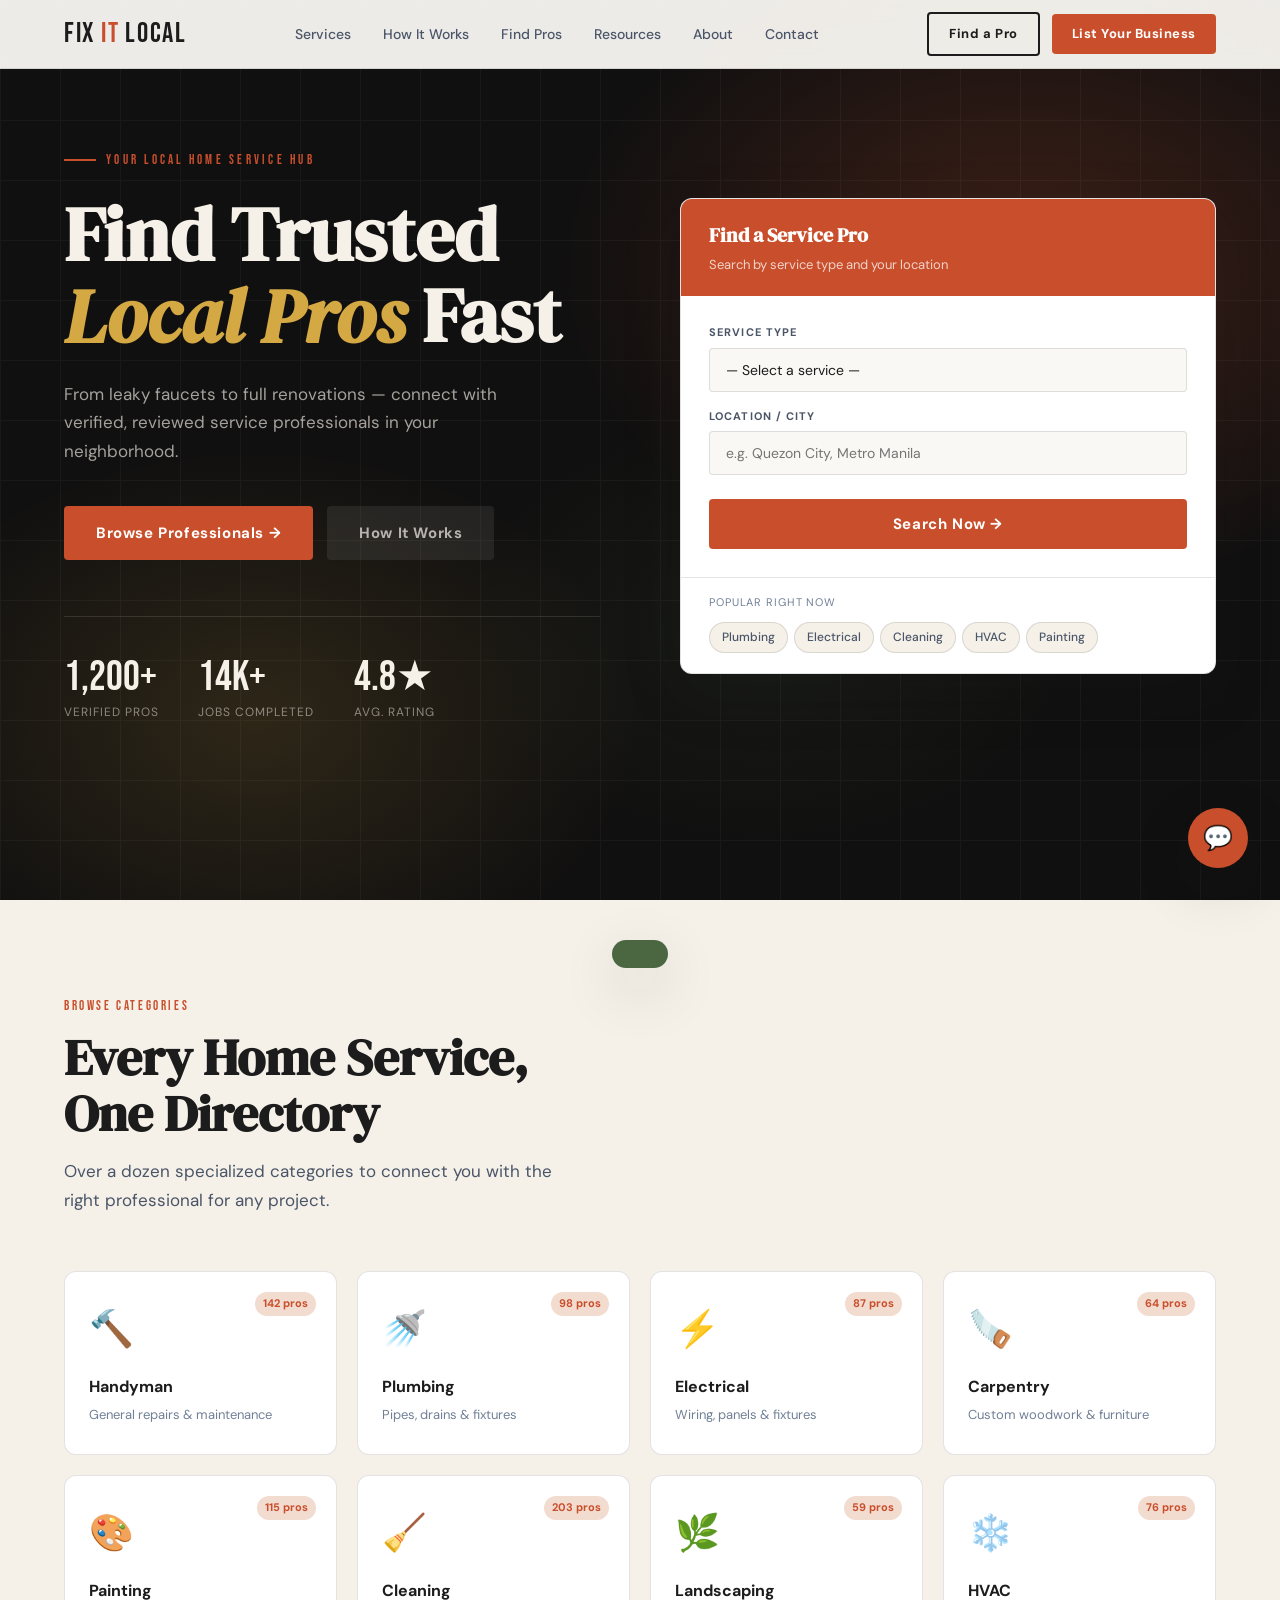
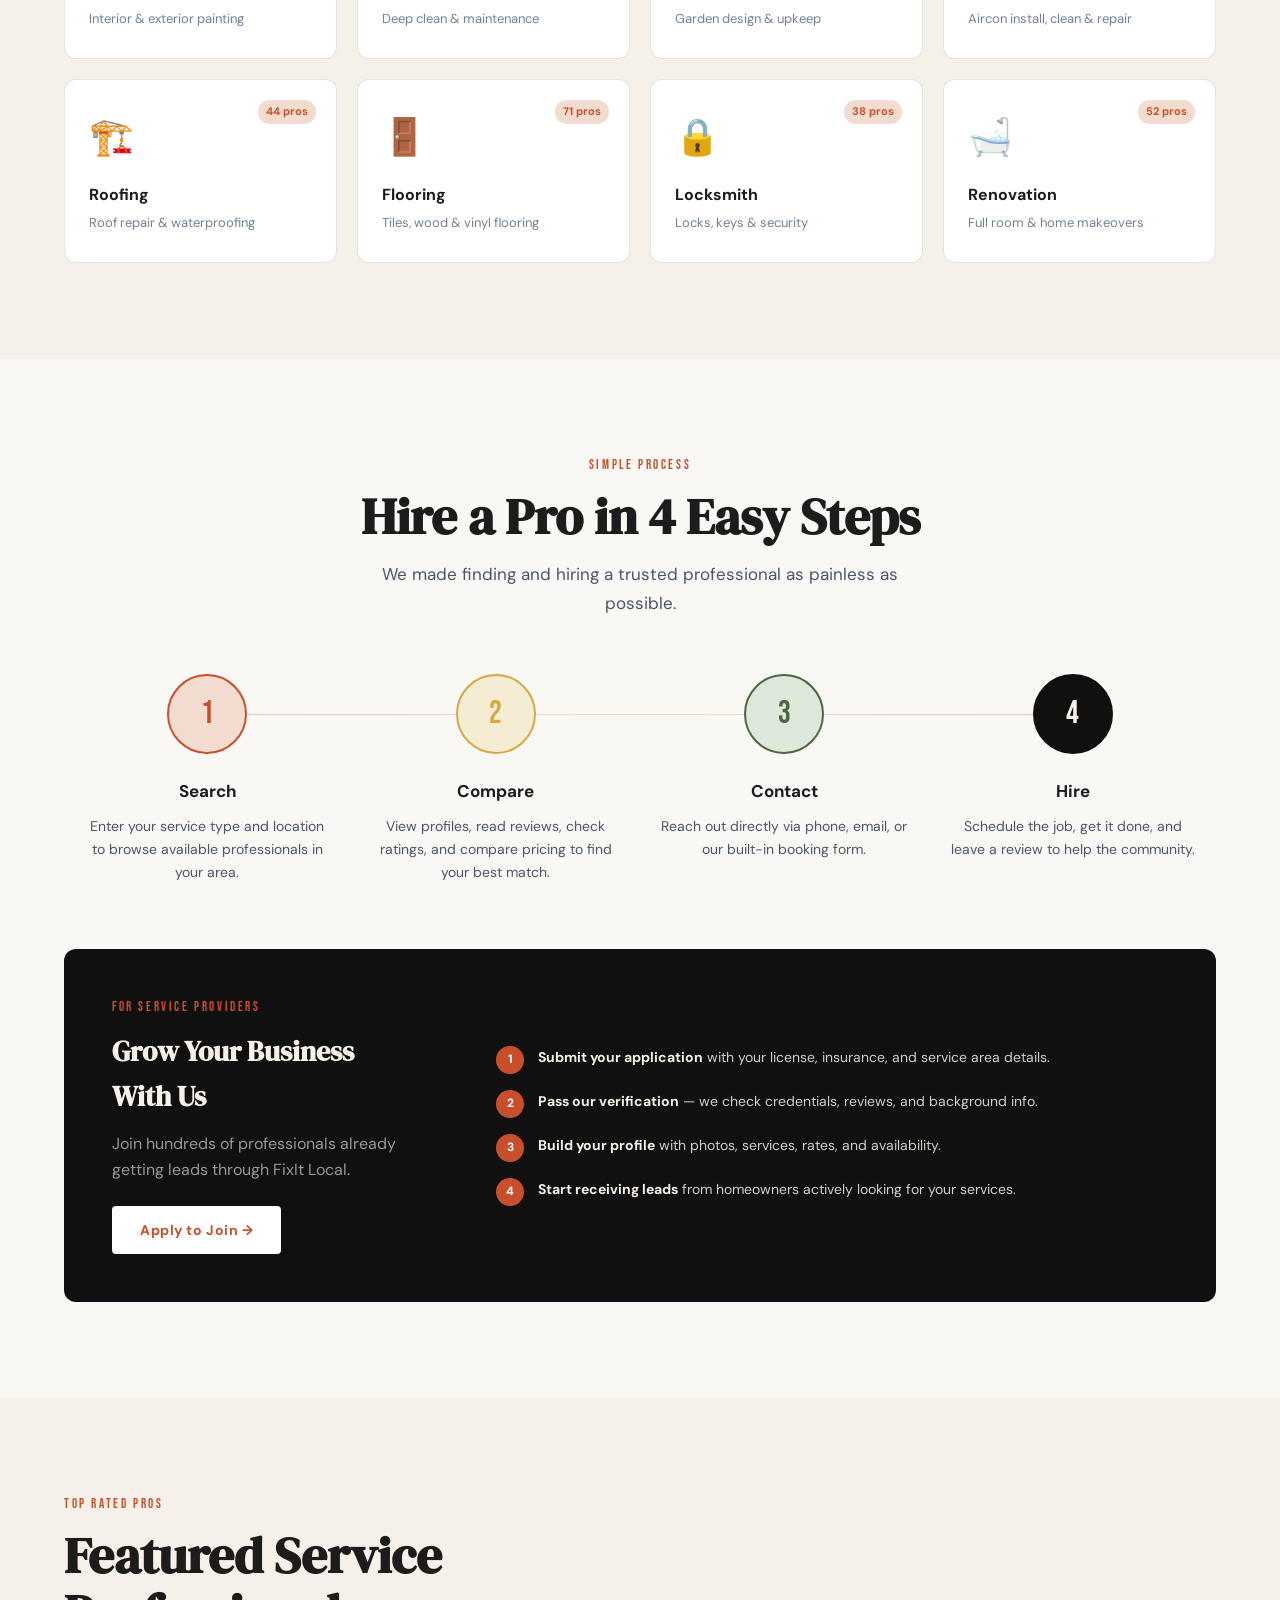
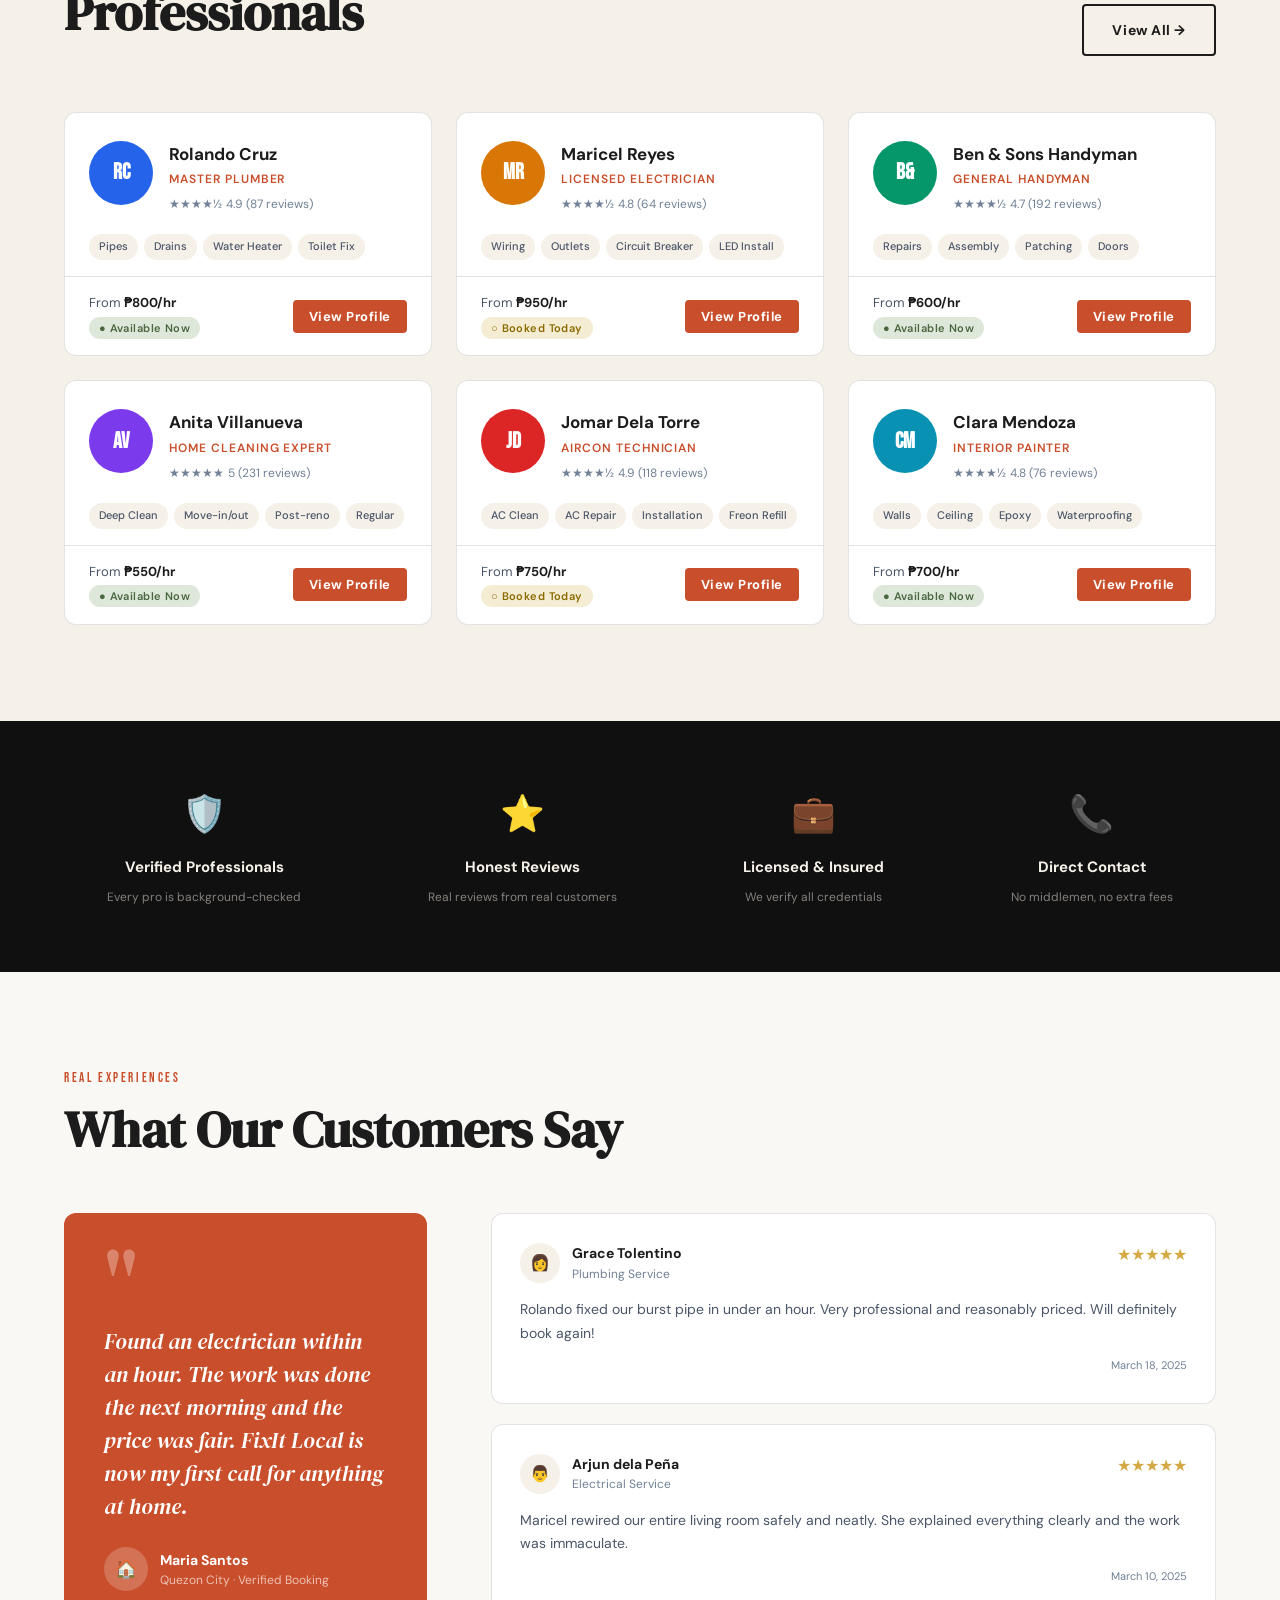
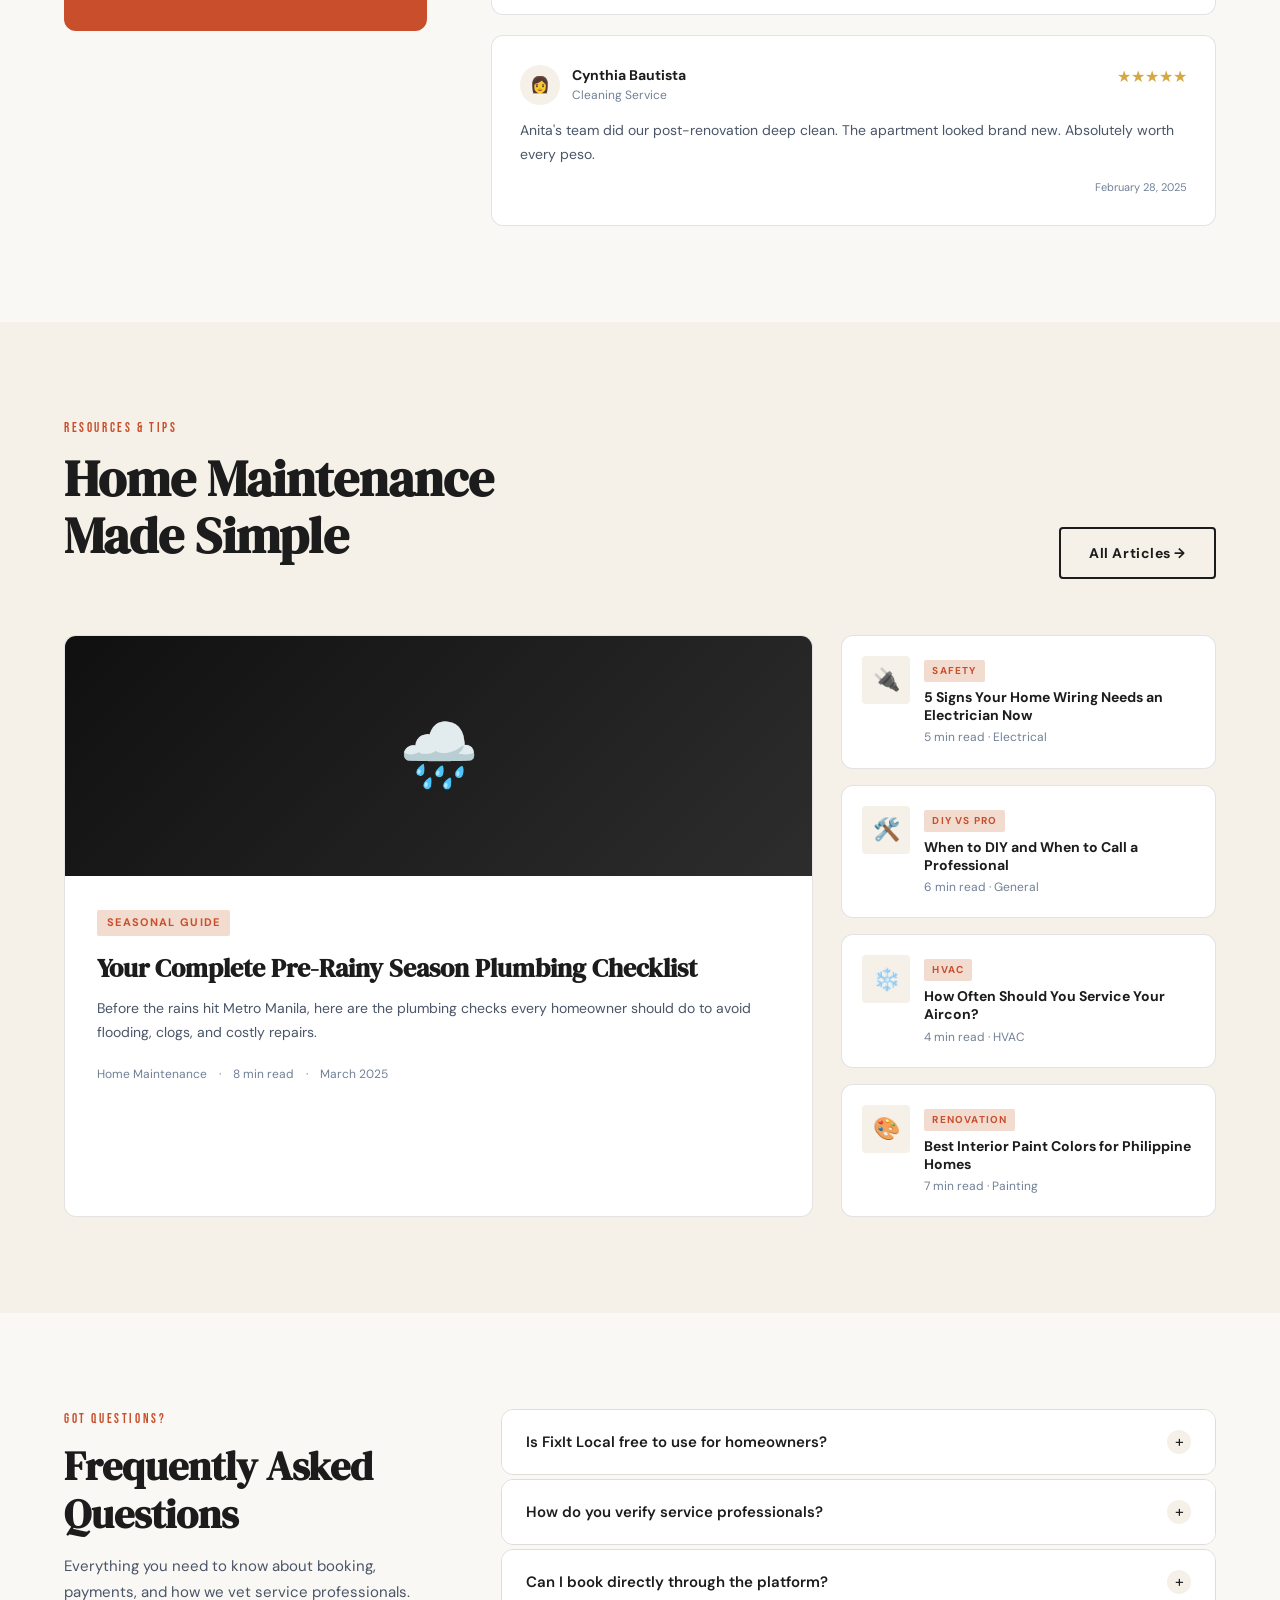
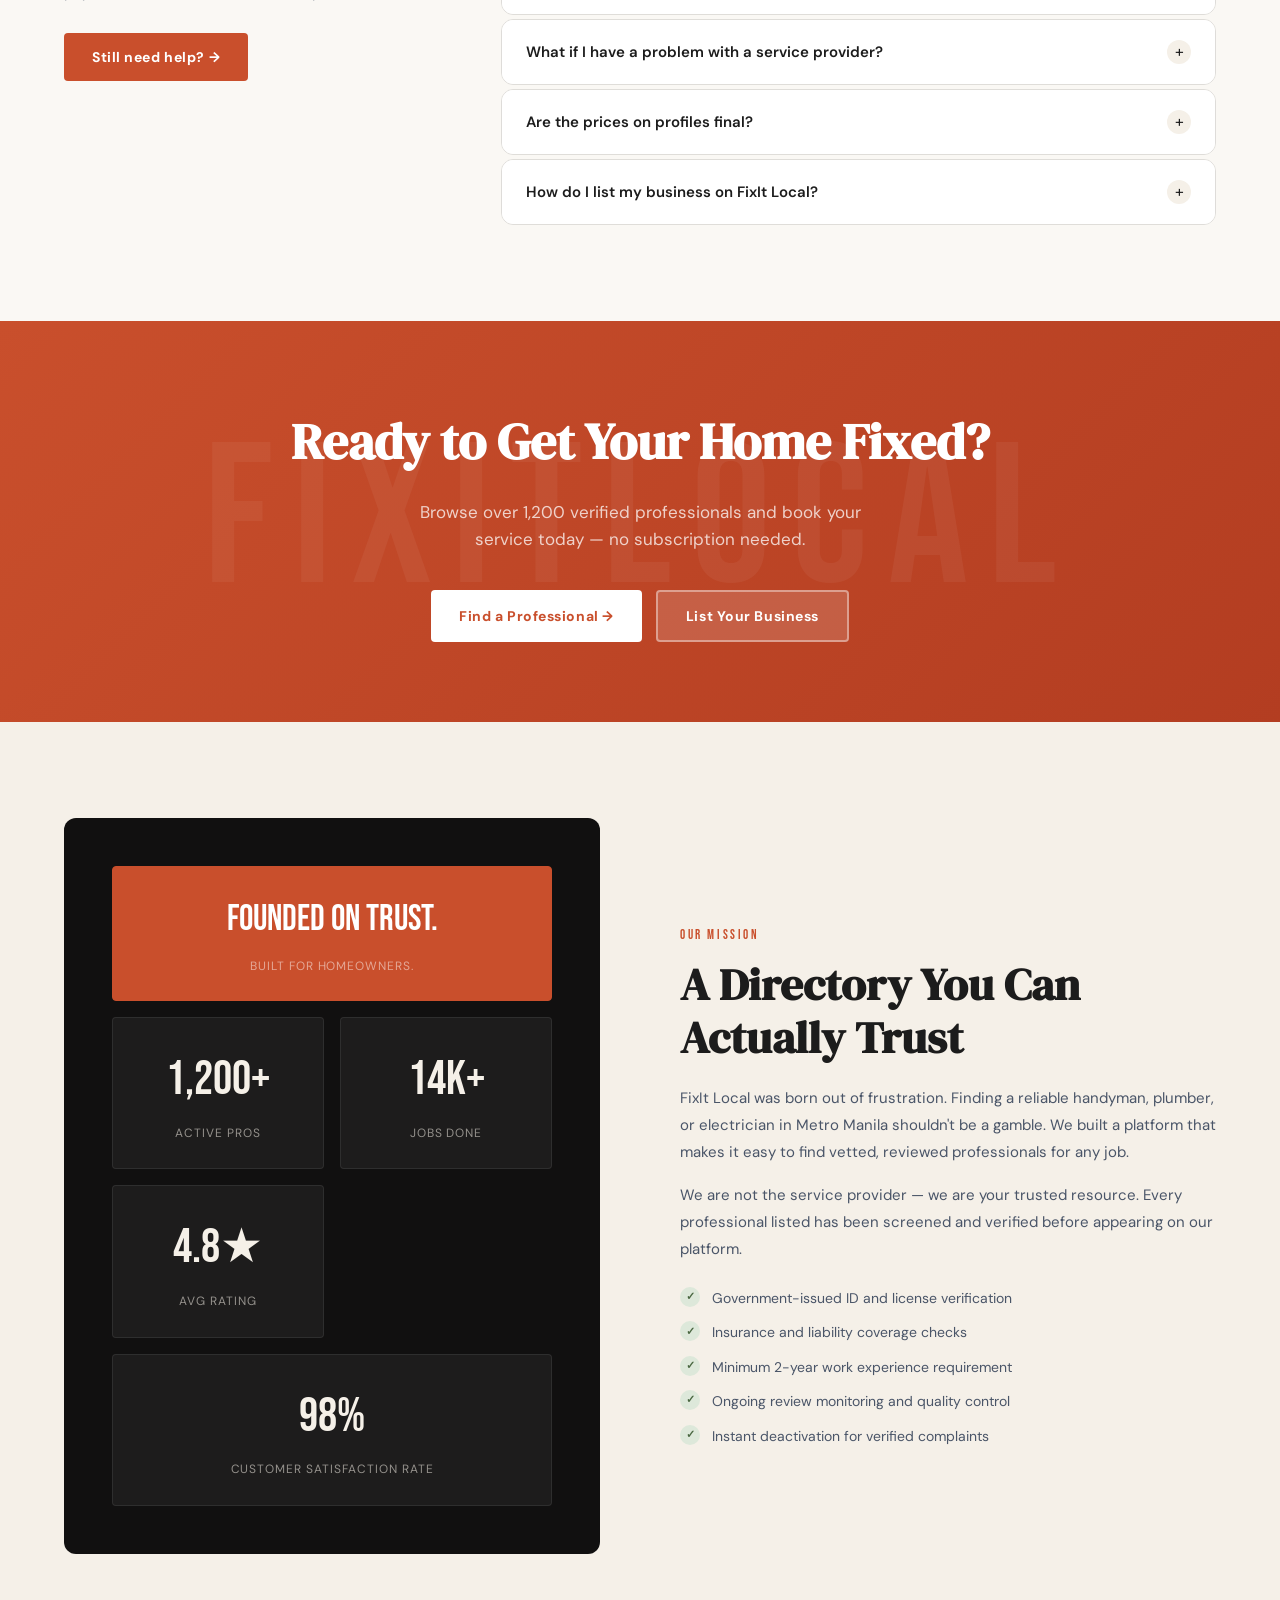
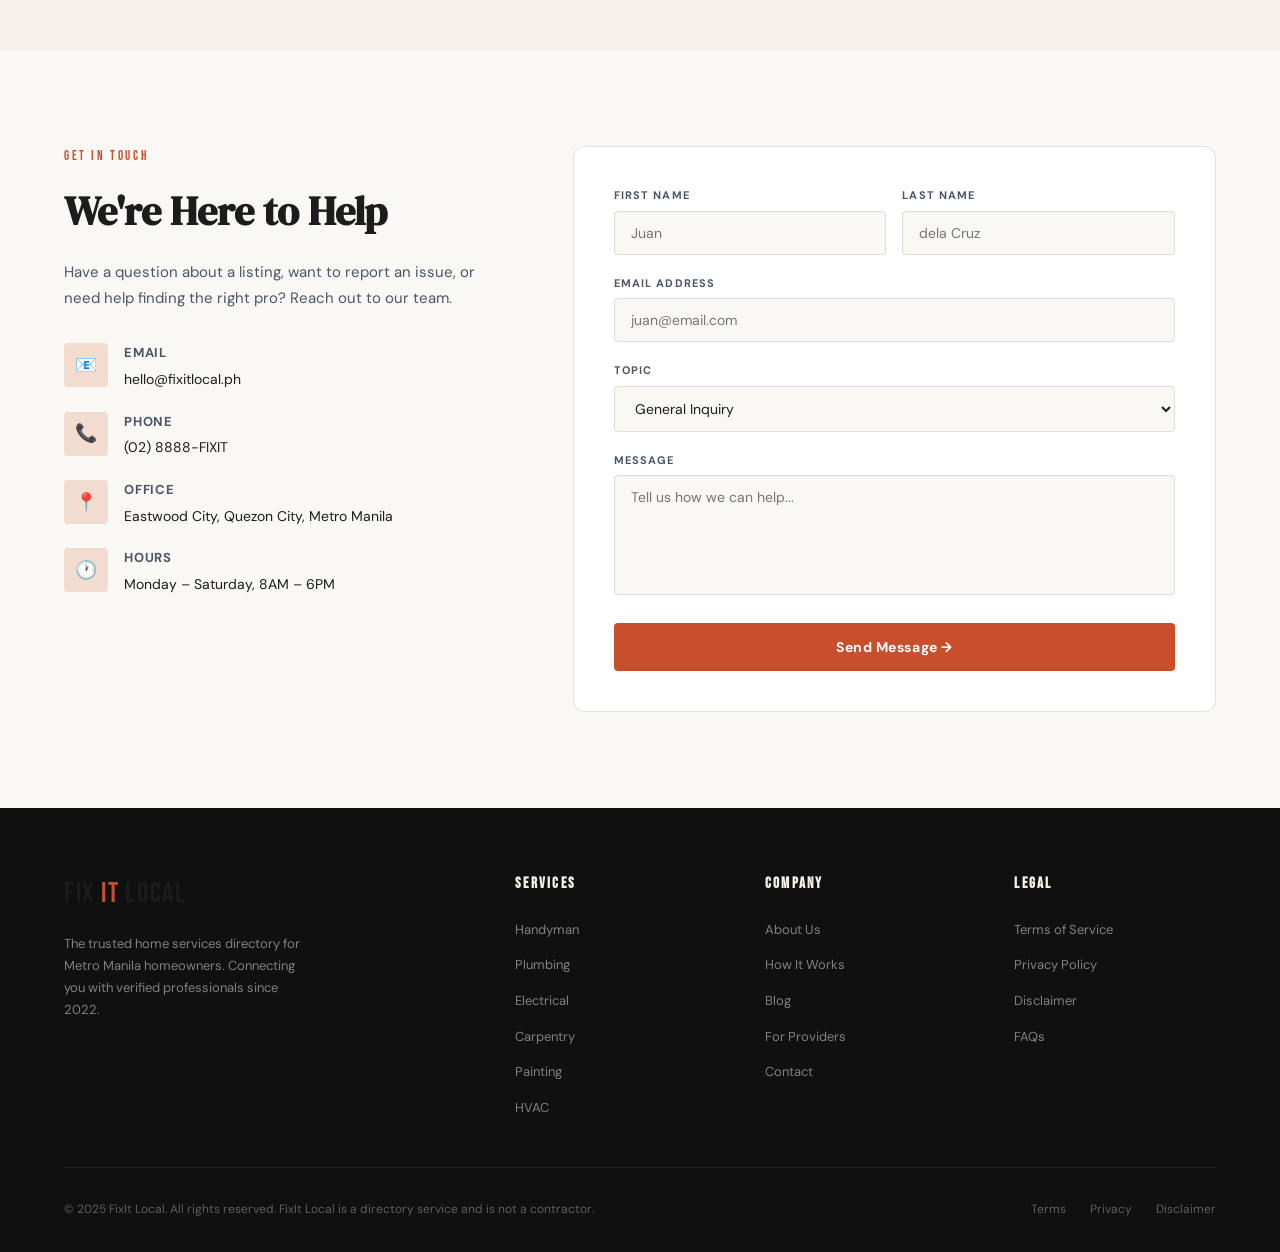
==== commit d8d103b6: "Update index.html" ====
--- a/animation/index.html
+++ b/animation/index.html
@@ -539,8 +539,6 @@
 <!-- TOAST -->
 <div class="toast" id="toast"></div>
 
-<script>
-
-</script>
+<script src="./script.js"></script>
 </body>
 </html>
